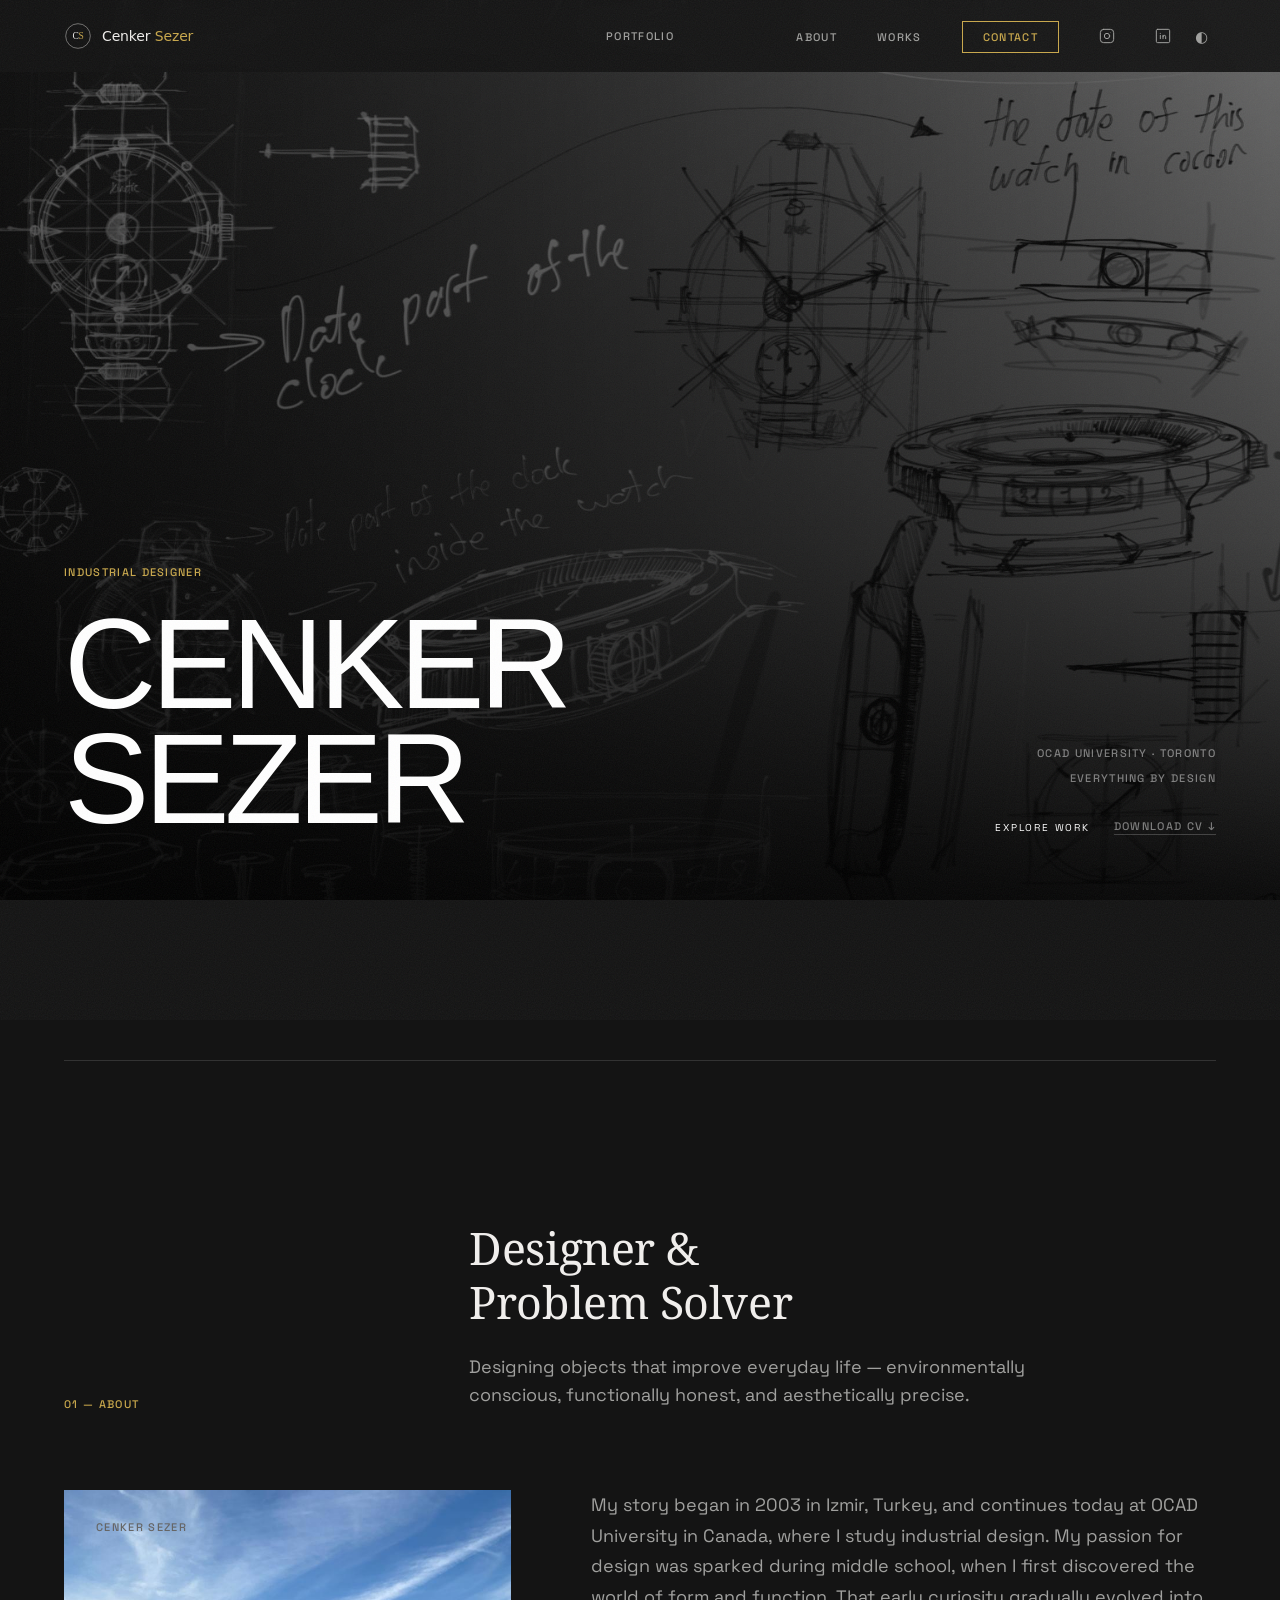
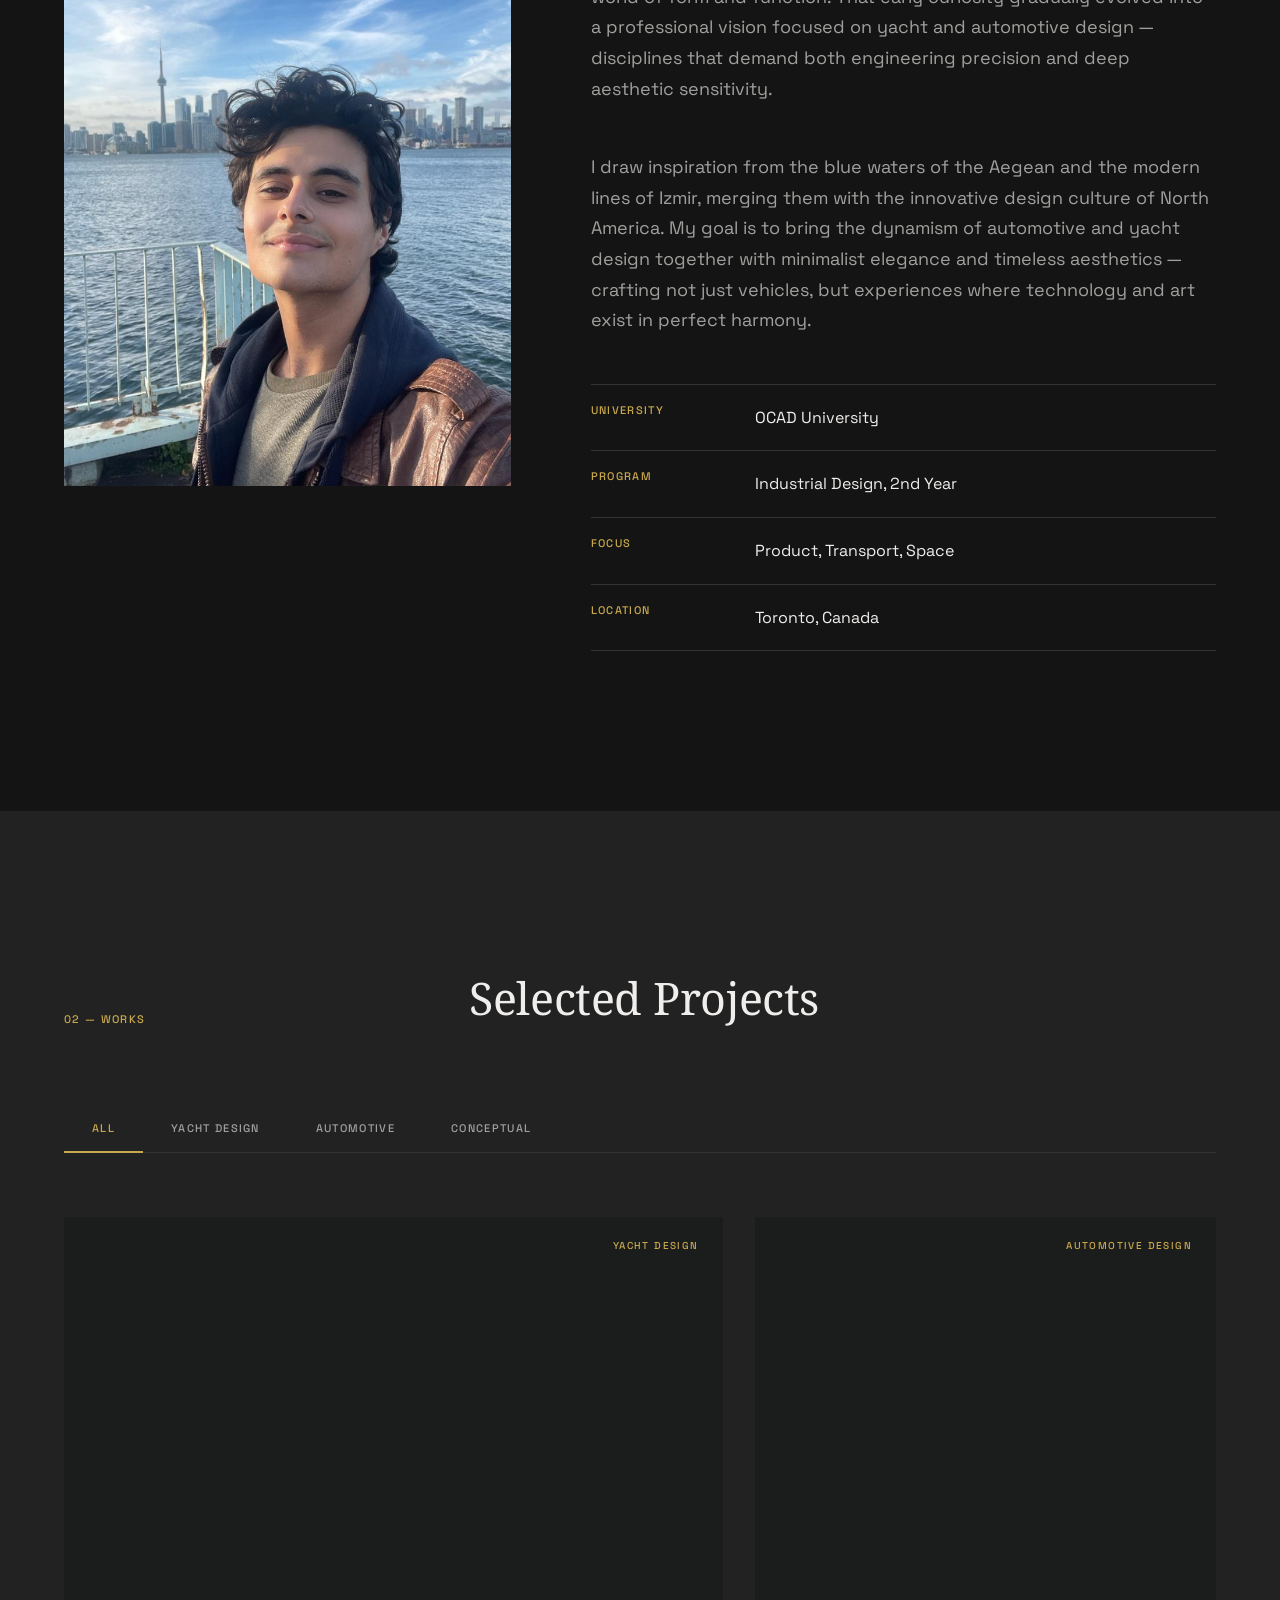
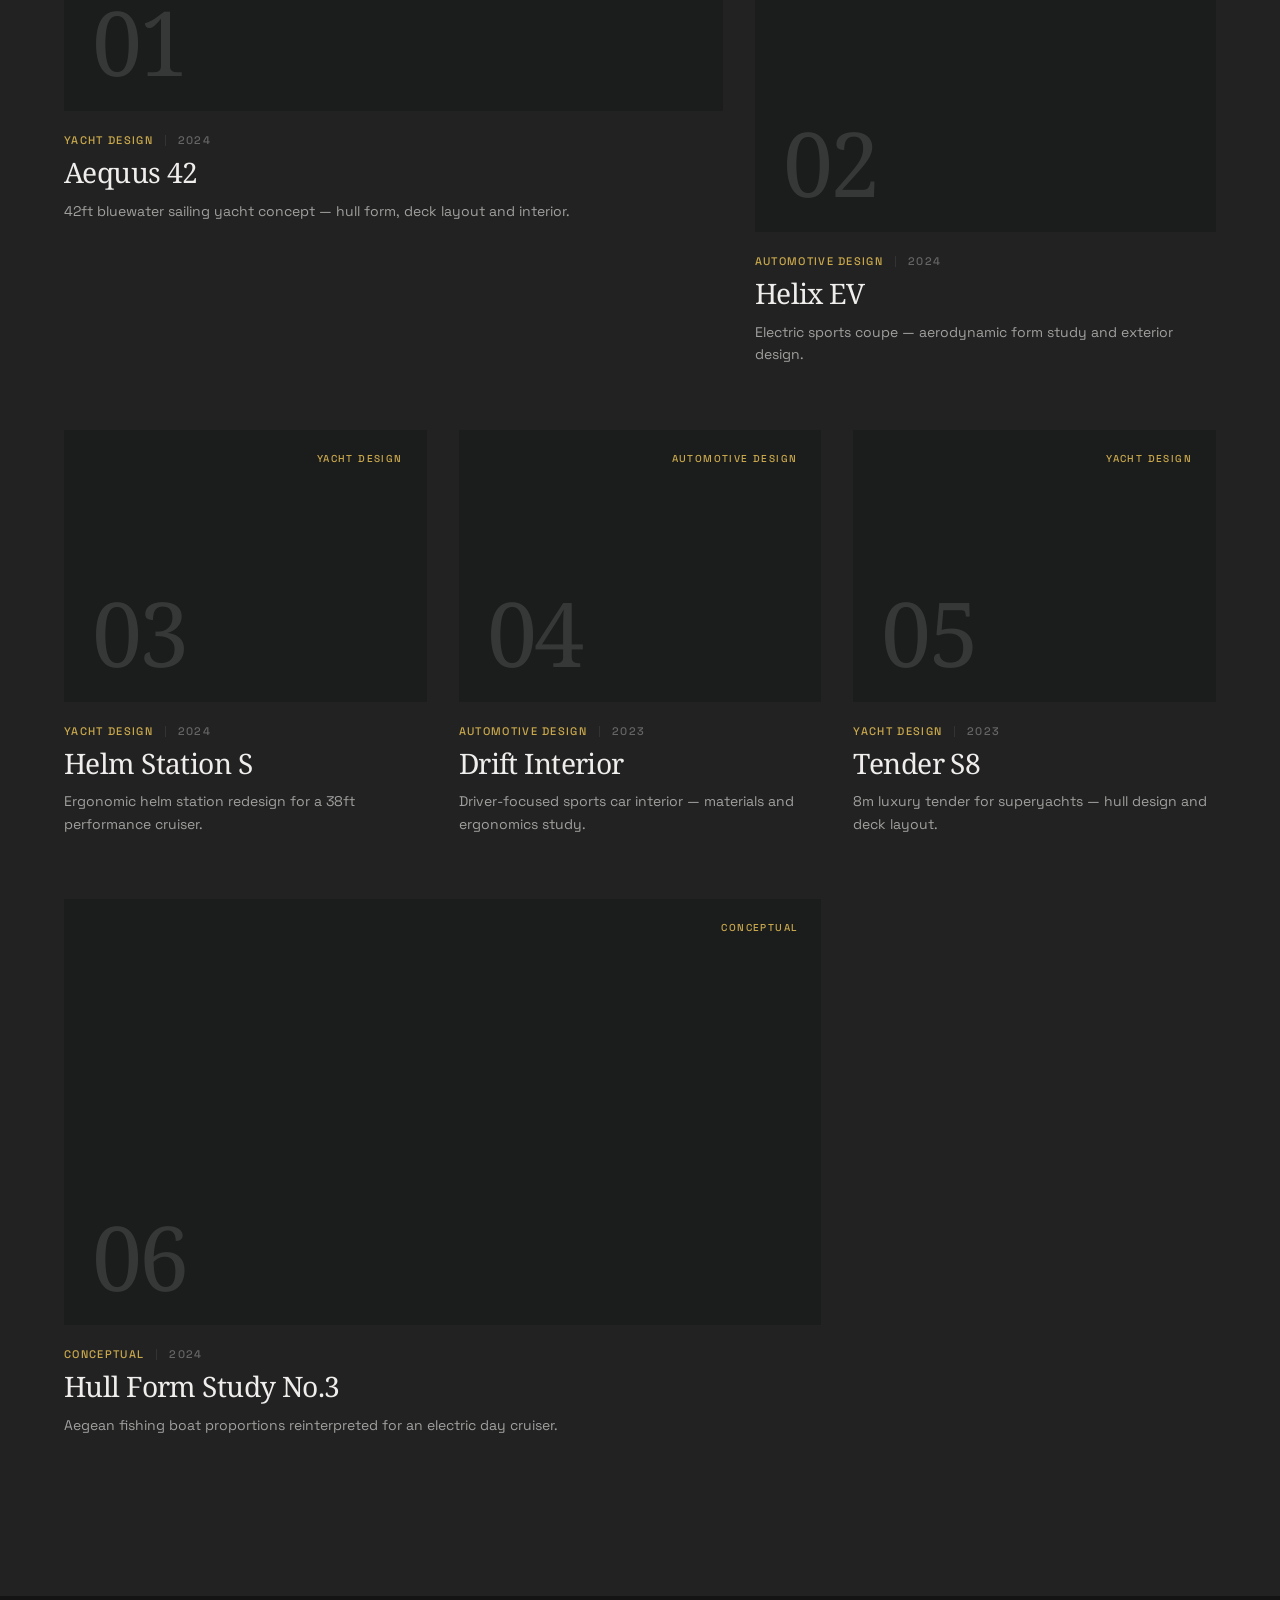
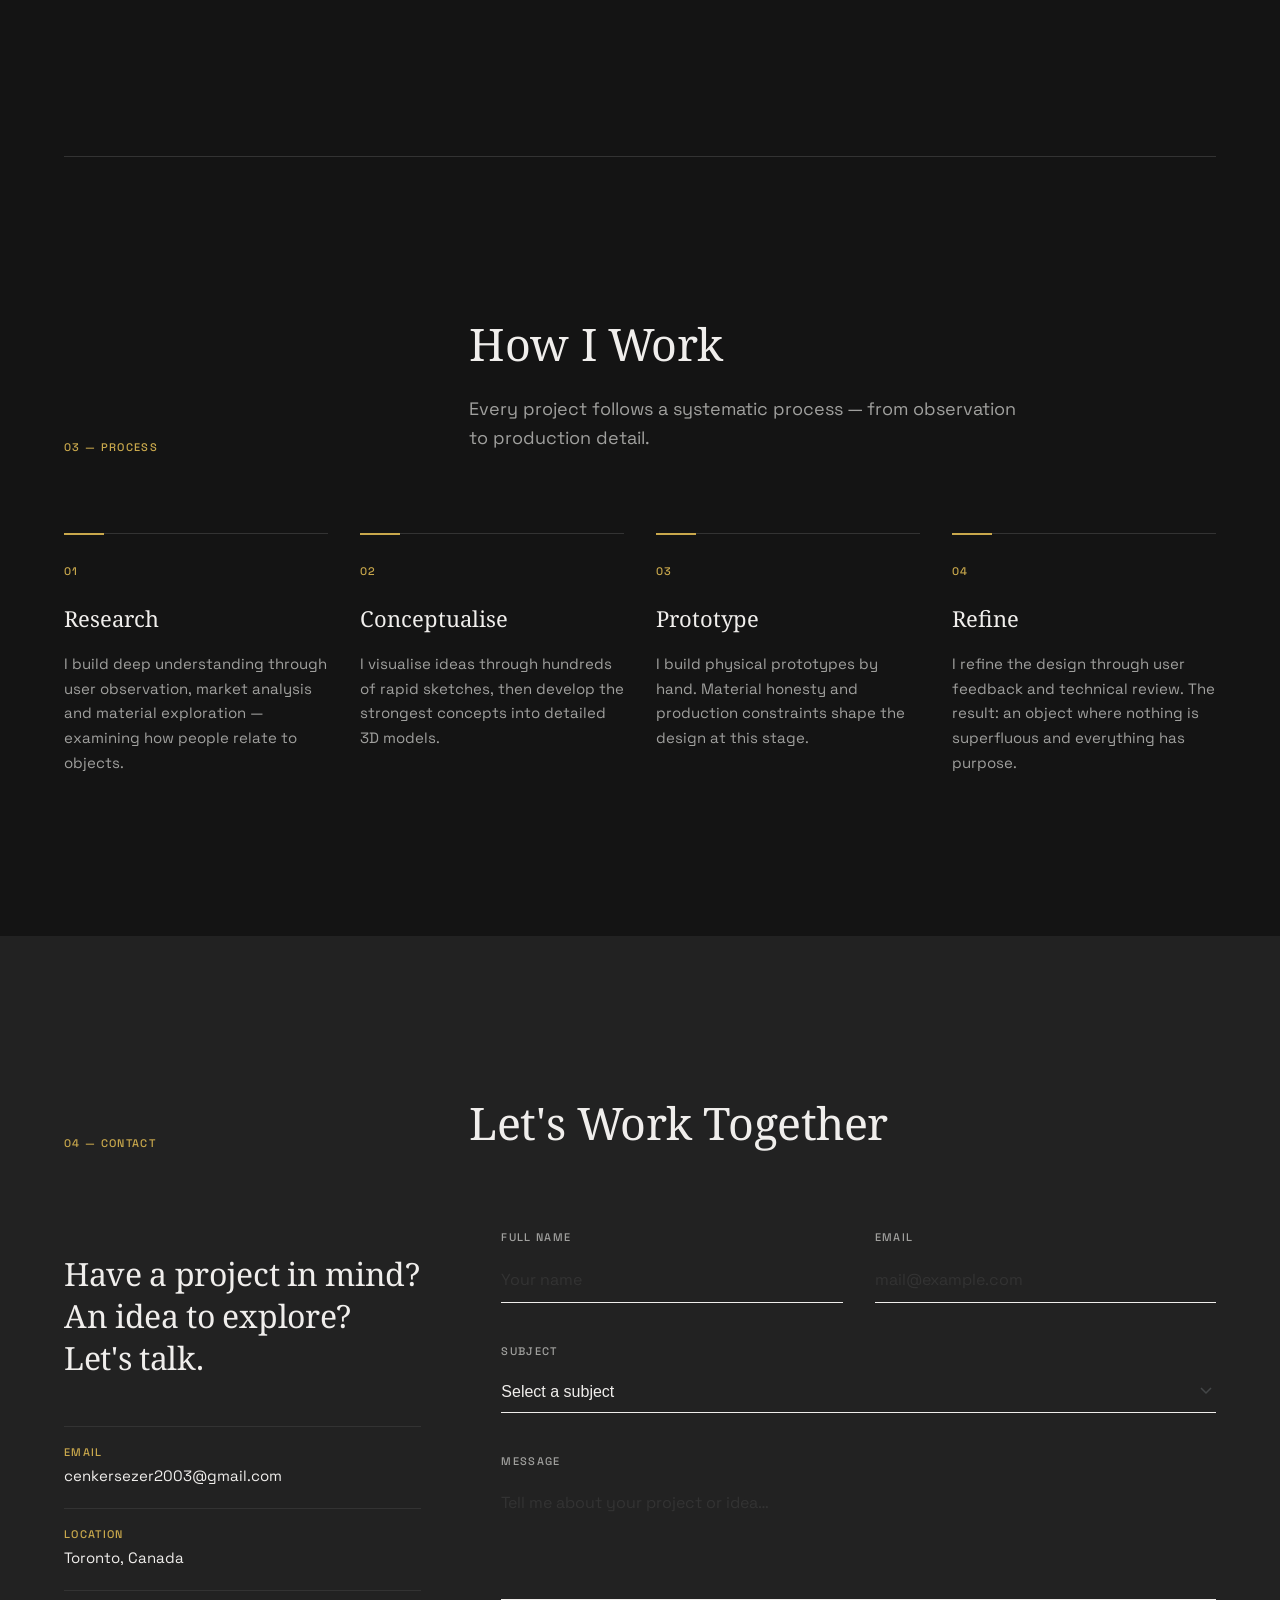
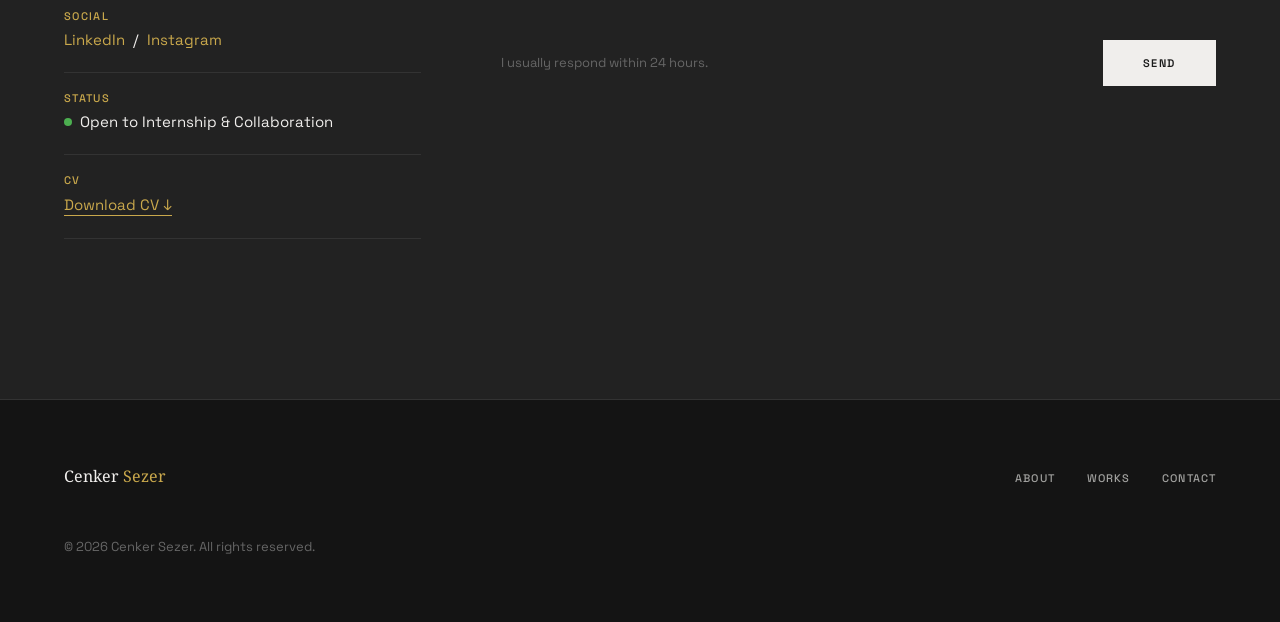
==== index.html @ c9d91c4c "Replace 'Yacht & Automotive Design' with 'Everything by Design' Co-Authored-By: Claude Sonnet 4.6 <n" ====
<!DOCTYPE html>
<html lang="en" data-theme="dark">
<head>
  <meta charset="UTF-8" />
  <meta name="viewport" content="width=device-width, initial-scale=1.0" />
  <title>Cenker Sezer — Industrial Designer | Everything by Design</title>
  <meta name="description" content="Cenker Sezer is an industrial designer at OCAD University, Toronto. Portfolio of conceptual and studio projects spanning product, transportation and beyond." />
  <meta name="author" content="Cenker Sezer" />
  <meta name="robots" content="index, follow" />
  <meta name="google-site-verification" content="D2dhnBlb1MCZHvz9jNrZkV-aJfMDEbDMz3e8PR_0m4k" />
  <link rel="canonical" href="https://cenkersezer.com/" />

  <!-- Open Graph -->
  <meta property="og:type" content="website" />
  <meta property="og:url" content="https://cenkersezer.com/" />
  <meta property="og:title" content="Cenker Sezer — Industrial Designer" />
  <meta property="og:description" content="Portfolio of industrial design projects by Cenker Sezer, OCAD University — everything by design." />
  <meta property="og:image" content="https://cenkersezer.com/images/og-cover.jpg" />
  <meta property="og:locale" content="en_CA" />

  <!-- Twitter Card -->
  <meta name="twitter:card" content="summary_large_image" />
  <meta name="twitter:title" content="Cenker Sezer — Industrial Designer" />
  <meta name="twitter:description" content="Portfolio of industrial design projects by Cenker Sezer, OCAD University — everything by design." />
  <meta name="twitter:image" content="https://cenkersezer.com/images/og-cover.jpg" />

  <!-- Schema.org -->
  <script type="application/ld+json">
  {
    "@context": "https://schema.org",
    "@type": "Person",
    "name": "Cenker Sezer",
    "url": "https://cenkersezer.com",
    "jobTitle": "Industrial Designer",
    "alumniOf": {
      "@type": "CollegeOrUniversity",
      "name": "OCAD University",
      "address": { "@type": "PostalAddress", "addressLocality": "Toronto", "addressCountry": "CA" }
    },
    "knowsAbout": ["Yacht Design", "Automotive Design", "Industrial Design", "Sketching", "Prototyping"],
    "sameAs": [
      "https://www.instagram.com/cenkerszr"
    ]
  }
  </script>

  <link rel="icon" href="logo.svg" type="image/svg+xml">
  <link rel="preconnect" href="https://fonts.googleapis.com" />
  <link rel="preconnect" href="https://fonts.gstatic.com" crossorigin />
  <link href="https://fonts.googleapis.com/css2?family=Cormorant+Garamond:ital,wght@0,300;0,400;1,300;1,400&family=Noto+Serif:ital,wght@0,300;0,400;0,500;1,300;1,400;1,500&family=Space+Grotesk:wght@300;400;500;600;700&display=swap" rel="stylesheet" />
  <style>
    /* ─── DESIGN TOKENS ────────────────────────────────────── */
    :root {
      --surface:              #fbf9f8;
      --surface-dim:          #dbd9d9;
      --surface-low:          #f5f3f3;
      --surface-container:    #efeded;
      --surface-high:         #eae8e7;
      --surface-highest:      #e4e2e2;
      --on-surface:           #1b1c1c;
      --on-surface-variant:   #444748;
      --outline:              #747878;
      --outline-variant:      #c4c7c7;
      --primary:              #000000;
      --on-primary:           #ffffff;
      --secondary:            #755a22;
      --secondary-container:  #fdd893;
      --background:           #fbf9f8;
      --nav-bg:               rgba(245,242,238,0.88);

      --font-serif: 'Noto Serif', Georgia, serif;
      --font-sans:  'Space Grotesk', system-ui, sans-serif;

      --unit: 8px;
      --gutter: 32px;
      --margin: 64px;
      --section-gap: 160px;
      --container: 1440px;
    }
    [data-theme="dark"] {
      --surface:              #1a1a1a;
      --surface-dim:          #111111;
      --surface-low:          #222222;
      --surface-container:    #252525;
      --surface-high:         #2a2a2a;
      --surface-highest:      #303030;
      --on-surface:           #f0eeec;
      --on-surface-variant:   #a0a09e;
      --outline:              #666666;
      --outline-variant:      #333333;
      --primary:              #f0eeec;
      --on-primary:           #1a1a1a;
      --secondary:            #c9a84c;
      --background:           #141414;
      --nav-bg:               rgba(20,20,20,0.92);
    }

    /* ─── RESET ────────────────────────────────────────────── */
    *, *::before, *::after { box-sizing: border-box; margin: 0; padding: 0; }
    html { scroll-behavior: smooth; }
    body {
      font-family: var(--font-sans);
      background: var(--background);
      color: var(--on-surface);
      font-size: 16px;
      transition: opacity 0.25s ease;
      line-height: 1.6;
      -webkit-font-smoothing: antialiased;
    }
    img { display: block; width: 100%; }
    a { color: inherit; text-decoration: none; }
    ul { list-style: none; }
    button, input, textarea { font-family: inherit; }

    /* ─── UTILITY ──────────────────────────────────────────── */
    .label-caps {
      font-family: var(--font-sans);
      font-size: 11px;
      font-weight: 500;
      letter-spacing: 0.12em;
      text-transform: uppercase;
      line-height: 1;
    }
    .serif { font-family: var(--font-serif); }
    .container {
      max-width: var(--container);
      margin-inline: auto;
      padding-inline: var(--margin);
    }
    .hairline { width: 100%; height: 1px; background: var(--outline-variant); }
    .gold-line { width: 100%; height: 1px; background: var(--secondary); opacity: 0.4; }

    /* ─── NAV ──────────────────────────────────────────────── */
    /* scroll progress */
    .scroll-progress {
      position: fixed;
      top: 0; left: 0;
      height: 2px;
      width: 0%;
      background: var(--secondary);
      z-index: 200;
      transition: width 0.08s linear;
    }
    nav {
      position: fixed;
      top: 0; left: 0; right: 0;
      z-index: 100;
      background: var(--nav-bg);
      backdrop-filter: blur(12px);
      -webkit-backdrop-filter: blur(12px);
      transition: background 0.4s;
    }
    /* dark mode toggle */
    .theme-toggle {
      background: none;
      border: none;
      cursor: pointer;
      color: var(--on-surface-variant);
      padding: 4px 8px;
      font-size: 15px;
      transition: color 0.2s;
      line-height: 1;
      margin-left: 16px;
    }
    .theme-toggle:hover { color: var(--secondary); }
    .nav-ig {
      display: flex;
      align-items: center;
      color: var(--on-surface-variant);
      transition: color 0.2s;
    }
    .nav-ig:hover { color: var(--secondary); }
    .nav-inner {
      display: flex;
      align-items: center;
      height: 72px;
      padding-inline: var(--margin);
    }
    .nav-links { margin-left: auto; }
    .nav-logo {
      font-family: -apple-system, BlinkMacSystemFont, system-ui, sans-serif;
      font-size: 14px;
      font-weight: 500;
      letter-spacing: -0.01em;
      color: var(--on-surface);
      display: flex;
      align-items: center;
      gap: 10px;
    }
    .nav-logo span { color: var(--secondary); }
    .nav-logo > span { color: var(--on-surface); }
    .nav-logo-svg { flex-shrink: 0; }
    .nav-tagline {
      position: absolute;
      left: 50%;
      transform: translateX(-50%);
      color: var(--on-surface-variant);
      pointer-events: none;
    }
    .nav-links {
      display: flex;
      gap: 40px;
      align-items: center;
    }
    .nav-links a {
      font-size: 11px;
      font-weight: 500;
      letter-spacing: 0.12em;
      text-transform: uppercase;
      color: var(--on-surface-variant);
      transition: color 0.2s;
    }
    .nav-links a:hover { color: var(--on-surface); }
    .nav-links a.active { color: var(--secondary); }
    .nav-contact-btn {
      border: 1px solid var(--secondary);
      color: var(--secondary) !important;
      padding: 8px 20px;
      transition: background 0.2s, color 0.2s !important;
    }
    .nav-contact-btn:hover {
      background: var(--secondary);
      color: #fff !important;
    }
    .nav-divider {
      position: absolute;
      bottom: 0; left: 0; right: 0;
      height: 1px;
      background: var(--outline-variant);
      opacity: 0;
      transition: opacity 0.3s;
    }
    nav.scrolled .nav-divider { opacity: 1; }

    /* hamburger */
    .nav-toggle {
      display: none;
      flex-direction: column;
      gap: 5px;
      cursor: pointer;
      background: none;
      border: none;
      padding: 4px;
    }
    .nav-toggle span {
      display: block;
      width: 24px;
      height: 1px;
      background: var(--on-surface);
      transition: transform 0.3s, opacity 0.3s;
    }

    /* ─── HERO ─────────────────────────────────────────────── */
    #hero {
      min-height: 100vh;
      position: relative;
      display: flex;
      align-items: flex-end;
      padding: var(--margin);
      padding-top: 72px;
      overflow: hidden;
    }
    .hero-bg {
      position: absolute;
      inset: 0;
      background-image: url('images/hero-sketch.jpg');
      background-size: cover;
      background-position: center;
      filter: grayscale(100%);
      opacity: 0.45;
      transform: scale(1.04);
      transition: transform 8s ease;
    }
    #hero:hover .hero-bg { transform: scale(1); }
    .hero-overlay {
      position: absolute;
      inset: 0;
      background: linear-gradient(to top, rgba(0,0,0,0.92) 0%, rgba(0,0,0,0.5) 40%, rgba(0,0,0,0.15) 100%);
    }
    .hero-content {
      position: relative;
      z-index: 1;
      width: 100%;
      display: flex;
      justify-content: space-between;
      align-items: flex-end;
      gap: 40px;
    }
    .hero-title {
      font-family: -apple-system, BlinkMacSystemFont, 'SF Pro Display', 'Helvetica Neue', Arial, sans-serif;
      font-size: clamp(56px, 10vw, 160px);
      font-weight: 200;
      letter-spacing: -0.04em;
      line-height: 0.9;
      color: #ffffff;
      text-transform: uppercase;
    }
    .hero-eyebrow {
      color: #c9a84c;
      margin-bottom: 28px;
      display: block;
    }
    .hero-right-info {
      text-align: right;
      flex-shrink: 0;
    }
    .hero-meta {
      display: flex;
      flex-direction: column;
      gap: 8px;
      margin-bottom: 32px;
      align-items: flex-end;
    }
    .hero-meta span {
      font-size: 11px;
      font-weight: 500;
      letter-spacing: 0.12em;
      text-transform: uppercase;
      color: rgba(255,255,255,0.45);
    }
    .hero-scroll {
      display: flex;
      align-items: center;
      gap: 16px;
      font-family: var(--font-sans);
      font-size: 10px;
      letter-spacing: 0.18em;
      text-transform: uppercase;
      color: #ffffff;
      transition: gap 0.3s;
    }
    .hero-scroll:hover { gap: 24px; }
    .hero-scroll-line {
      width: 40px;
      height: 1px;
      background: var(--secondary);
      animation: scrollPulse 2s ease-in-out infinite;
    }
    @keyframes scrollPulse {
      0%, 100% { opacity: 0.3; width: 24px; }
      50%       { opacity: 1;   width: 40px; }
    }
    .hero-divider { display: none; }
    .hero-right-label {
      display: none;
      font-size: 10px;
      letter-spacing: 0.16em;
    }
    .hero-actions {
      display: flex;
      gap: 12px;
      flex-wrap: wrap;
      justify-content: center;
    }
    .btn-primary {
      display: inline-block;
      padding: 16px 40px;
      background: var(--primary);
      color: var(--on-primary);
      font-family: var(--font-sans);
      font-size: 11px;
      font-weight: 600;
      letter-spacing: 0.14em;
      text-transform: uppercase;
      border: none;
      cursor: pointer;
      transition: opacity 0.2s;
    }
    .btn-primary:hover { opacity: 0.82; }
    .btn-ghost {
      display: inline-block;
      padding: 15px 40px;
      background: transparent;
      color: var(--secondary);
      font-family: var(--font-sans);
      font-size: 11px;
      font-weight: 500;
      letter-spacing: 0.14em;
      text-transform: uppercase;
      border: 1px solid var(--secondary);
      cursor: pointer;
      transition: background 0.2s;
    }
    .btn-ghost:hover { background: rgba(117,90,34,0.06); }

    /* ─── SCROLL INDICATOR ─────────────────────────────────── */
    .scroll-indicator {
      position: absolute;
      bottom: 40px;
      left: var(--margin);
      display: flex;
      align-items: center;
      gap: 12px;
      color: var(--outline);
    }
    .scroll-indicator .line {
      width: 40px;
      height: 1px;
      background: var(--secondary);
      transform-origin: left;
      animation: scrollLine 2s ease-in-out infinite;
    }
    @keyframes scrollLine {
      0%   { transform: scaleX(0); opacity: 0; }
      40%  { transform: scaleX(1); opacity: 1; }
      80%  { transform: scaleX(1); opacity: 1; }
      100% { transform: scaleX(0); opacity: 0; }
    }

    /* ─── SECTION HEADERS ──────────────────────────────────── */
    .section-header {
      display: grid;
      grid-template-columns: 1fr 2fr;
      gap: var(--gutter);
      align-items: end;
      margin-bottom: 80px;
    }
    .section-number {
      color: var(--secondary);
    }
    .section-title {
      font-family: var(--font-serif);
      font-size: clamp(32px, 3.5vw, 48px);
      font-weight: 400;
      line-height: 1.2;
      letter-spacing: -0.01em;
    }
    .section-lead {
      font-size: 18px;
      color: var(--on-surface-variant);
      line-height: 1.6;
      max-width: 560px;
      margin-top: 24px;
    }

    /* ─── ABOUT ────────────────────────────────────────────── */
    #about {
      padding-block: var(--section-gap);
    }
    .about-grid {
      display: grid;
      grid-template-columns: 5fr 7fr;
      gap: 80px;
      align-items: start;
    }
    .about-portrait {
      aspect-ratio: 3/4;
      background: var(--surface-high);
      position: relative;
      overflow: hidden;
    }
    .about-portrait-placeholder {
      position: absolute;
      inset: 0;
      display: flex;
      align-items: center;
      justify-content: center;
      flex-direction: column;
      gap: 16px;
    }
    .about-portrait-placeholder .monogram {
      font-family: var(--font-serif);
      font-size: 80px;
      font-weight: 300;
      color: var(--surface-dim);
      line-height: 1;
    }
    .portrait-label {
      position: absolute;
      top: var(--gutter);
      left: var(--gutter);
    }
    .about-content {}
    .about-bio {
      font-size: 18px;
      line-height: 1.7;
      color: var(--on-surface-variant);
      margin-bottom: 48px;
    }
    .about-bio strong {
      color: var(--on-surface);
      font-weight: 500;
    }
    .spec-list {
      display: grid;
      gap: 0;
    }
    .spec-item {
      display: grid;
      grid-template-columns: 140px 1fr;
      gap: 24px;
      padding-block: 20px;
      border-bottom: 1px solid var(--outline-variant);
    }
    .spec-item:first-child { border-top: 1px solid var(--outline-variant); }
    .spec-key {
      color: var(--secondary);
    }
    .spec-value {
      font-size: 16px;
      color: var(--on-surface);
    }
    .skills-grid {
      display: flex;
      flex-wrap: wrap;
      gap: 8px;
      margin-top: 40px;
    }
    .chip {
      display: inline-block;
      padding: 8px 14px;
      border: 1px solid var(--outline-variant);
      font-size: 11px;
      font-weight: 500;
      letter-spacing: 0.1em;
      text-transform: uppercase;
      color: var(--on-surface-variant);
      transition: border-color 0.2s, color 0.2s;
    }
    .chip:hover {
      border-color: var(--secondary);
      color: var(--secondary);
    }

    /* ─── PORTFOLIO ────────────────────────────────────────── */
    #portfolio {
      padding-block: var(--section-gap);
      background: var(--surface-low);
    }
    .portfolio-filters {
      display: flex;
      gap: 0;
      margin-bottom: 64px;
      border-bottom: 1px solid var(--outline-variant);
    }
    .filter-btn {
      padding: 16px 28px;
      background: none;
      border: none;
      border-bottom: 2px solid transparent;
      margin-bottom: -1px;
      font-size: 11px;
      font-weight: 500;
      letter-spacing: 0.12em;
      text-transform: uppercase;
      color: var(--on-surface-variant);
      cursor: pointer;
      transition: color 0.2s, border-color 0.2s;
    }
    .filter-btn:hover { color: var(--on-surface); }
    .filter-btn.active {
      color: var(--secondary);
      border-bottom-color: var(--secondary);
    }

    .portfolio-grid {
      display: grid;
      grid-template-columns: repeat(12, 1fr);
      gap: var(--gutter);
      row-gap: 64px;
    }
    .project-card {
      cursor: pointer;
      transition: opacity 0.3s;
    }
    .project-card.hidden { display: none; }
    .project-card:hover { opacity: 1; }
    .project-card:hover .project-img { transform: scale(1.02); }
    .project-img::after {
      content: '';
      position: absolute;
      inset: 0;
      background: var(--secondary);
      opacity: 0;
      transition: opacity 0.4s ease;
      pointer-events: none;
    }
    .project-card:hover .project-img::after { opacity: 0.10; }

    .project-card--lg { grid-column: span 7; }
    .project-card--md { grid-column: span 5; }
    .project-card--sm { grid-column: span 4; }
    .project-card--wide { grid-column: span 8; }

    .project-img-wrap {
      overflow: hidden;
      margin-bottom: 24px;
    }
    .project-img {
      aspect-ratio: 4/3;
      background: #1b1c1c;
      transition: transform 0.5s cubic-bezier(0.25, 0.46, 0.45, 0.94);
      display: flex;
      align-items: center;
      justify-content: center;
      position: relative;
      overflow: hidden;
    }
    .project-img.tall { aspect-ratio: 3/4; }
    .project-img-placeholder {
      position: absolute;
      inset: 0;
      display: flex;
      align-items: flex-end;
      justify-content: flex-start;
      padding: 24px 28px;
    }
    .project-img-number {
      font-family: var(--font-serif);
      font-size: clamp(56px, 7vw, 96px);
      font-weight: 400;
      color: rgba(255,255,255,0.12);
      line-height: 1;
      user-select: none;
      letter-spacing: -0.03em;
    }
    .project-img-category {
      position: absolute;
      top: 24px;
      right: 24px;
      font-family: var(--font-sans);
      font-size: 10px;
      font-weight: 500;
      letter-spacing: 0.14em;
      text-transform: uppercase;
      color: var(--secondary);
    }

    .project-meta { margin-bottom: 10px; display: flex; align-items: center; gap: 12px; }
    .project-meta .cat { color: var(--secondary); }
    .project-meta .year { color: var(--outline); padding-left: 12px; border-left: 1px solid var(--outline-variant); }
    .project-title {
      font-family: var(--font-serif);
      font-size: clamp(22px, 2.2vw, 32px);
      font-weight: 400;
      line-height: 1.2;
      letter-spacing: -0.02em;
      margin-bottom: 10px;
    }
    .project-desc {
      font-size: 14px;
      color: var(--on-surface-variant);
      line-height: 1.6;
    }

    /* ─── PROCESS ──────────────────────────────────────────── */
    #process {
      padding-block: var(--section-gap);
    }
    .process-steps {
      display: grid;
      grid-template-columns: repeat(4, 1fr);
      gap: var(--gutter);
      margin-top: 80px;
    }
    .process-step {
      padding-top: 32px;
      border-top: 1px solid var(--outline-variant);
      position: relative;
    }
    .process-step::before {
      content: '';
      position: absolute;
      top: -1px; left: 0;
      width: 40px; height: 2px;
      background: var(--secondary);
    }
    .step-num {
      color: var(--secondary);
      margin-bottom: 24px;
    }
    .step-title {
      font-family: var(--font-serif);
      font-size: 22px;
      font-weight: 400;
      margin-bottom: 16px;
    }
    .step-desc {
      font-size: 15px;
      color: var(--on-surface-variant);
      line-height: 1.65;
    }

    /* ─── CONTACT ──────────────────────────────────────────── */
    #contact {
      padding-block: var(--section-gap);
      background: var(--surface-low);
    }
    .contact-grid {
      display: grid;
      grid-template-columns: 4fr 8fr;
      gap: 80px;
      align-items: start;
    }
    .contact-info {}
    .contact-tagline {
      font-family: var(--font-serif);
      font-size: clamp(24px, 2.5vw, 36px);
      font-weight: 400;
      line-height: 1.3;
      letter-spacing: -0.01em;
      margin-top: 24px;
      margin-bottom: 48px;
      color: var(--on-surface);
    }
    .contact-details {
      display: flex;
      flex-direction: column;
      gap: 0;
    }
    .contact-detail-item {
      padding-block: 20px;
      border-bottom: 1px solid var(--outline-variant);
    }
    .contact-detail-item:first-child { border-top: 1px solid var(--outline-variant); }
    .detail-label { color: var(--secondary); margin-bottom: 6px; }
    .detail-value { font-size: 15px; color: var(--on-surface); }

    /* form */
    .contact-form {
      display: flex;
      flex-direction: column;
      gap: 40px;
    }
    .form-row {
      display: grid;
      grid-template-columns: 1fr 1fr;
      gap: 32px;
    }
    .form-field {
      display: flex;
      flex-direction: column;
      gap: 10px;
    }
    .form-field label {
      font-size: 11px;
      font-weight: 500;
      letter-spacing: 0.12em;
      text-transform: uppercase;
      color: var(--on-surface-variant);
    }
    .form-field input,
    .form-field textarea,
    .form-field select {
      background: transparent;
      border: none;
      border-bottom: 1px solid var(--on-surface);
      padding: 12px 0;
      font-size: 16px;
      color: var(--on-surface);
      outline: none;
      transition: border-color 0.2s;
      width: 100%;
      -webkit-appearance: none;
      appearance: none;
    }
    .form-field select {
      cursor: pointer;
      background-image: url("data:image/svg+xml,%3Csvg xmlns='http://www.w3.org/2000/svg' width='12' height='8' fill='none'%3E%3Cpath d='M1 1l5 5 5-5' stroke='%23444748' stroke-width='1.5'/%3E%3C/svg%3E");
      background-repeat: no-repeat;
      background-position: right 4px center;
      padding-right: 24px;
    }
    .form-field select option { background: var(--surface); color: var(--on-surface); }
    .form-field input:focus,
    .form-field textarea:focus,
    .form-field select:focus {
      border-bottom-color: var(--secondary);
    }
    .form-field textarea {
      resize: none;
      min-height: 120px;
    }
    .form-field input::placeholder,
    .form-field textarea::placeholder {
      color: var(--outline-variant);
    }
    .form-footer {
      display: flex;
      align-items: center;
      justify-content: space-between;
      flex-wrap: wrap;
      gap: 16px;
    }
    .form-note {
      font-size: 13px;
      color: var(--outline);
    }
    .form-success {
      display: none;
      padding: 24px;
      border: 1px solid var(--secondary);
      background: rgba(117, 90, 34, 0.04);
    }
    .form-success p { font-size: 15px; color: var(--on-surface-variant); }
    .form-success strong { color: var(--secondary); }

    /* ─── FOOTER ───────────────────────────────────────────── */
    footer {
      padding-block: 64px;
      border-top: 1px solid var(--outline-variant);
    }
    .footer-inner {
      display: flex;
      align-items: center;
      justify-content: space-between;
      flex-wrap: wrap;
      gap: 24px;
    }
    .footer-logo {
      font-family: var(--font-serif);
      font-size: 16px;
    }
    .footer-logo span { color: var(--secondary); }
    .footer-links {
      display: flex;
      gap: 32px;
    }
    .footer-links a {
      font-size: 11px;
      font-weight: 500;
      letter-spacing: 0.1em;
      text-transform: uppercase;
      color: var(--on-surface-variant);
      transition: color 0.2s;
    }
    .footer-links a:hover { color: var(--secondary); }
    .footer-copy {
      font-size: 13px;
      color: var(--outline);
      width: 100%;
      margin-top: 24px;
    }

    /* ─── MODAL ─────────────────────────────────────────────── */
    .modal-overlay {
      display: none;
      position: fixed;
      inset: 0;
      z-index: 200;
      background: rgba(27, 28, 28, 0.85);
      backdrop-filter: blur(4px);
      align-items: center;
      justify-content: center;
      padding: var(--gutter);
    }
    .modal-overlay.open { display: flex; }
    .modal {
      background: var(--surface);
      max-width: 800px;
      width: 100%;
      max-height: 90vh;
      overflow-y: auto;
    }
    .modal-header {
      padding: var(--margin) var(--margin) 40px;
      border-bottom: 1px solid var(--outline-variant);
    }
    .modal-close {
      position: absolute;
      top: 24px; right: 24px;
      background: none;
      border: none;
      cursor: pointer;
      font-size: 24px;
      color: var(--on-surface-variant);
      line-height: 1;
    }
    .modal-body { padding: var(--margin); }
    .modal-img {
      aspect-ratio: 16/9;
      background: var(--surface-high);
      margin-bottom: 40px;
      display: flex;
      align-items: center;
      justify-content: center;
      overflow: hidden;
    }
    .modal-img-num {
      font-family: var(--font-serif);
      font-size: 120px;
      font-weight: 300;
      color: var(--surface-dim);
      line-height: 1;
    }
    .modal-specs { margin-top: 32px; }

    /* ─── ANIMATIONS ────────────────────────────────────────── */
    [data-reveal] {
      opacity: 0;
      transform: translateY(24px);
      transition: opacity 0.7s cubic-bezier(0.25,0.46,0.45,0.94),
                  transform 0.7s cubic-bezier(0.25,0.46,0.45,0.94);
    }
    [data-reveal].revealed {
      opacity: 1;
      transform: none;
    }
    [data-reveal-delay="1"] { transition-delay: 0.1s; }
    [data-reveal-delay="2"] { transition-delay: 0.2s; }
    [data-reveal-delay="3"] { transition-delay: 0.3s; }
    [data-reveal-delay="4"] { transition-delay: 0.4s; }

    /* ─── RESPONSIVE ────────────────────────────────────────── */
    @media (max-width: 1024px) {
      :root {
        --margin: 40px;
        --section-gap: 120px;
      }
      .project-card--lg { grid-column: span 12; }
      .project-card--md { grid-column: span 12; }
      .project-card--sm { grid-column: span 6; }
      .project-card--wide { grid-column: span 12; }
      .process-steps { grid-template-columns: repeat(2, 1fr); }
    }
    @media (max-width: 768px) {
      :root {
        --margin: 24px;
        --gutter: 16px;
        --section-gap: 96px;
      }
      #hero { padding: 24px; padding-bottom: 48px; }
      .hero-content { flex-direction: column; align-items: flex-start; gap: 20px; }
      .hero-right-info { text-align: left; }
      .hero-meta { align-items: flex-start; margin-bottom: 20px; }
      .hero-title { font-size: clamp(48px, 13vw, 80px); letter-spacing: -0.03em; }
      .hero-eyebrow { margin-bottom: 16px; }
      .about-grid { grid-template-columns: 1fr; gap: 48px; }
      .about-portrait { max-width: 320px; }
      .project-card--sm { grid-column: span 12; }
      .process-steps { grid-template-columns: 1fr; }
      .contact-grid { grid-template-columns: 1fr; gap: 48px; }
      .form-row { grid-template-columns: 1fr; }
      .section-header { grid-template-columns: 1fr; }
      .nav-links { display: none; position: fixed; top: 72px; left: 0; right: 0; background: var(--surface); flex-direction: column; padding: 32px var(--margin); gap: 24px; border-bottom: 1px solid var(--outline-variant); }
      .nav-links.open { display: flex; }
      .nav-toggle { display: flex; margin-left: auto; }
      .nav-tagline { display: none; }
      .portfolio-filters {
        overflow-x: auto;
        -webkit-overflow-scrolling: touch;
        flex-wrap: nowrap;
        scrollbar-width: none;
        margin-inline: calc(-1 * var(--margin));
        padding-inline: var(--margin);
      }
      .portfolio-filters::-webkit-scrollbar { display: none; }
      .filter-btn { white-space: nowrap; padding: 14px 20px; flex-shrink: 0; }
      .footer-inner { flex-direction: column; align-items: flex-start; }
    }
    /* BACK TO TOP */
    .back-to-top {
      position: fixed;
      bottom: 40px;
      right: 40px;
      width: 44px;
      height: 44px;
      background: var(--on-surface);
      color: var(--background);
      border: none;
      cursor: pointer;
      display: flex;
      align-items: center;
      justify-content: center;
      opacity: 0;
      pointer-events: none;
      transition: opacity 0.3s, transform 0.3s;
      transform: translateY(12px);
      z-index: 100;
    }
    .back-to-top.visible {
      opacity: 1;
      pointer-events: auto;
      transform: translateY(0);
    }
    .back-to-top:hover { opacity: 0.75; }

    /* ─── MAGNETIC ────────────────────────────────────────────── */
    .btn-magnetic {
      transition: transform 0.4s cubic-bezier(0.25,0.46,0.45,0.94), opacity 0.2s;
      display: inline-block;
    }

    /* ─── GRAIN ─────────────────────────────────────────────── */
    .grain {
      position: fixed;
      inset: -120px;
      width: calc(100% + 240px);
      height: calc(100% + 240px);
      pointer-events: none;
      z-index: 9998;
      opacity: 0.055;
      will-change: transform;
      background-image: url("data:image/svg+xml,%3Csvg xmlns='http://www.w3.org/2000/svg' width='220' height='220'%3E%3Cfilter id='n'%3E%3CfeTurbulence type='fractalNoise' baseFrequency='0.85' numOctaves='4' stitchTiles='stitch'/%3E%3C/filter%3E%3Crect width='220' height='220' filter='url(%23n)'/%3E%3C/svg%3E");
      background-repeat: repeat;
      animation: grainShift 0.4s steps(1) infinite;
    }
    @keyframes grainShift {
      0%   { transform: translate(  0px,   0px); }
      20%  { transform: translate(-55px, -40px); }
      40%  { transform: translate( 45px, -70px); }
      60%  { transform: translate(-70px,  25px); }
      80%  { transform: translate( 30px,  55px); }
      100% { transform: translate(-35px, -55px); }
    }

  </style>
</head>
<body>

  <div class="grain" aria-hidden="true"></div>

  <div class="scroll-progress" id="scrollProgress"></div>

  <!-- ═══════════════════════ NAV ═══════════════════════════ -->
  <nav id="nav">
    <div class="nav-inner">
      <a href="#hero" class="nav-logo">
        <svg class="nav-logo-svg" width="28" height="28" viewBox="0 0 100 100" fill="none" xmlns="http://www.w3.org/2000/svg">
          <circle cx="50" cy="50" r="44" stroke="currentColor" stroke-width="1.5"/>
          <text x="50" y="62" font-family="Georgia, serif" font-size="34" font-weight="400" text-anchor="middle" letter-spacing="-1">
            <tspan fill="currentColor">C</tspan><tspan fill="#c9a84c">S</tspan>
          </text>
        </svg>
        <span>Cenker <span>Sezer</span></span>
      </a>
      <span class="nav-tagline label-caps">Portfolio</span>
      <ul class="nav-links" id="navLinks">
        <li><a href="about.html" class="label-caps">About</a></li>
        <li><a href="#portfolio" class="label-caps">Works</a></li>
        <li><a href="#contact" class="label-caps nav-contact-btn">Contact</a></li>
        <li>
          <a href="https://www.instagram.com/cenkerszr" target="_blank" aria-label="Instagram" class="nav-ig">
            <svg width="16" height="16" viewBox="0 0 24 24" fill="none" stroke="currentColor" stroke-width="1.5" stroke-linecap="round" stroke-linejoin="round">
              <rect x="2" y="2" width="20" height="20" rx="5" ry="5"/>
              <circle cx="12" cy="12" r="4"/>
              <circle cx="17.5" cy="6.5" r="0.5" fill="currentColor" stroke="none"/>
            </svg>
          </a>
        </li>
        <li>
          <a href="#" target="_blank" aria-label="LinkedIn" class="nav-ig">
            <svg width="16" height="16" viewBox="0 0 24 24" fill="none" stroke="currentColor" stroke-width="1.5" stroke-linecap="round" stroke-linejoin="round">
              <rect x="2" y="2" width="20" height="20" rx="2"/>
              <line x1="8" y1="11" x2="8" y2="16"/>
              <line x1="8" y1="8" x2="8" y2="8.01"/>
              <line x1="12" y1="16" x2="12" y2="11"/>
              <path d="M16 16v-3a2 2 0 0 0-4 0"/>
            </svg>
          </a>
        </li>
      </ul>
      <button class="theme-toggle" id="themeToggle" aria-label="Toggle dark mode">◐</button>
      <button class="nav-toggle" id="navToggle" aria-label="Open menu">
        <span></span><span></span><span></span>
      </button>
    </div>
    <div class="nav-divider"></div>
  </nav>

  <!-- ═══════════════════════ HERO ══════════════════════════ -->
  <section id="hero">
    <div class="hero-bg"></div>
    <div class="hero-overlay"></div>
    <div class="hero-content">
      <div>
        <span class="label-caps hero-eyebrow">Industrial Designer</span>
        <h1 class="hero-title">Cenker<br>Sezer</h1>
      </div>
      <div class="hero-right-info">
        <div class="hero-meta">
          <span>OCAD University · Toronto</span>
          <span>Everything by Design</span>
        </div>
        <div style="display:flex; gap:24px; align-items:center; flex-wrap:wrap; justify-content:flex-end;">
          <a href="#portfolio" class="hero-scroll btn-magnetic">
            <span class="hero-scroll-line"></span>
            <span>Explore Work</span>
          </a>
          <a href="cv.pdf" download class="label-caps" style="color:rgba(255,255,255,0.45); border-bottom:1px solid rgba(255,255,255,0.2); padding-bottom:2px; transition:color 0.2s, border-color 0.2s;" onmouseover="this.style.color='#c9a84c';this.style.borderColor='#c9a84c'" onmouseout="this.style.color='rgba(255,255,255,0.45)';this.style.borderColor='rgba(255,255,255,0.2)'">Download CV ↓</a>
        </div>
      </div>
    </div>
  </section>

  <!-- ═══════════════════════ ABOUT ═════════════════════════ -->
  <section id="about">
    <div class="container">
      <div class="hairline" style="margin-bottom: var(--section-gap);"></div>

      <div class="section-header" data-reveal>
        <p class="label-caps section-number" style="color: var(--secondary);">01 — About</p>
        <div>
          <h2 class="section-title">Designer &amp;<br/>Problem Solver</h2>
          <p class="section-lead">Designing objects that improve everyday life — environmentally conscious, functionally honest, and aesthetically precise.</p>
        </div>
      </div>

      <div class="about-grid">
        <div data-reveal data-reveal-delay="1">
          <div class="about-portrait">
            <div class="about-portrait-placeholder">
              <img src="images/profile.jpg" alt="Cenker Sezer" style="width:100%;height:100%;object-fit:cover;object-position:center top;">
            </div>
            <span class="label-caps portrait-label" style="color: var(--outline);">Cenker Sezer</span>
          </div>
        </div>
        <div data-reveal data-reveal-delay="2">
          <p class="about-bio">
            My story began in 2003 in Izmir, Turkey, and continues today at OCAD University in Canada, where I study industrial design. My passion for design was sparked during middle school, when I first discovered the world of form and function. That early curiosity gradually evolved into a professional vision focused on yacht and automotive design — disciplines that demand both engineering precision and deep aesthetic sensitivity.
          </p>
          <p class="about-bio" style="margin-top: 24px;">
            I draw inspiration from the blue waters of the Aegean and the modern lines of Izmir, merging them with the innovative design culture of North America. My goal is to bring the dynamism of automotive and yacht design together with minimalist elegance and timeless aesthetics — crafting not just vehicles, but experiences where technology and art exist in perfect harmony.
          </p>

          <div class="spec-list" style="margin-top: 48px;">
            <div class="spec-item">
              <span class="label-caps spec-key">University</span>
              <span class="spec-value">OCAD University</span>
            </div>
            <div class="spec-item">
              <span class="label-caps spec-key">Program</span>
              <span class="spec-value">Industrial Design, 2nd Year</span>
            </div>
            <div class="spec-item">
              <span class="label-caps spec-key">Focus</span>
              <span class="spec-value">Product, Transport, Space</span>
            </div>
            <div class="spec-item">
              <span class="label-caps spec-key">Location</span>
              <span class="spec-value">Toronto, Canada</span>
            </div>
          </div>

        </div>
      </div>
    </div>
  </section>

  <!-- ═══════════════════════ PORTFOLIO ═════════════════════ -->
  <section id="portfolio">
    <div class="container">
      <div class="section-header" data-reveal>
        <p class="label-caps section-number" style="color: var(--secondary);">02 — Works</p>
        <div>
          <h2 class="section-title">Selected Projects</h2>
        </div>
      </div>

      <div class="portfolio-filters" data-reveal>
        <button class="filter-btn active" data-filter="all">All</button>
        <button class="filter-btn" data-filter="yacht">Yacht Design</button>
        <button class="filter-btn" data-filter="auto">Automotive</button>
        <button class="filter-btn" data-filter="concept">Conceptual</button>
      </div>

      <div class="portfolio-grid">

        <!-- Project 1 — large -->
        <div class="project-card project-card--lg" data-category="yacht" data-reveal
             data-project='{"id":1,"title":"Aequus 42","cat":"Yacht Design","year":"2024","desc":"A 42-foot bluewater sailing yacht concept focused on long-range passage making. The hull form prioritises stability and efficiency, while the deck layout creates an uncluttered, safe working environment.","material":"Carbon Fibre, Teak Deck, Anodised Aluminium","dimensions":"LOA 12.8 m · Beam 4.1 m · Draft 2.1 m","weight":"7,400 kg"}'>
          <div class="project-img-wrap">
            <div class="project-img">
              <div class="project-img-placeholder">
                <span class="project-img-number">01</span>
              </div>
              <span class="project-img-category label-caps">Yacht Design</span>
            </div>
          </div>
          <div class="project-meta">
            <span class="label-caps cat">Yacht Design</span>
            <span class="label-caps year">2024</span>
          </div>
          <h3 class="project-title">Aequus 42</h3>
          <p class="project-desc">42ft bluewater sailing yacht concept — hull form, deck layout and interior.</p>
        </div>

        <!-- Project 2 — medium -->
        <div class="project-card project-card--md" data-category="auto" data-reveal data-reveal-delay="1"
             data-project='{"id":2,"title":"Helix EV","cat":"Automotive Design","year":"2024","desc":"An electric sports coupe concept exploring the tension between aerodynamic necessity and sculptural form. The body language is taut and restrained, using light and shadow as primary design tools.","material":"Composite Body, Recycled Aluminium Frame","dimensions":"L 4,320 × W 1,890 × H 1,240 mm","weight":"1,620 kg"}'>
          <div class="project-img-wrap">
            <div class="project-img tall">
              <div class="project-img-placeholder">
                <span class="project-img-number">02</span>
              </div>
              <span class="project-img-category label-caps">Automotive Design</span>
            </div>
          </div>
          <div class="project-meta">
            <span class="label-caps cat">Automotive Design</span>
            <span class="label-caps year">2024</span>
          </div>
          <h3 class="project-title">Helix EV</h3>
          <p class="project-desc">Electric sports coupe — aerodynamic form study and exterior design.</p>
        </div>

        <!-- Project 3 -->
        <div class="project-card project-card--sm" data-category="yacht" data-reveal
             data-project='{"id":3,"title":"Helm Station S","cat":"Yacht Design","year":"2024","desc":"A ergonomic redesign of the helm station for a 38ft performance cruiser. The goal was to centralise all navigation controls within natural reach, reducing cognitive load during passages.","material":"Marine-grade Aluminium, Carbon Fibre, Leather","dimensions":"W 1,200 × D 680 × H 1,100 mm","weight":"42 kg"}'>
          <div class="project-img-wrap">
            <div class="project-img">
              <div class="project-img-placeholder">
                <span class="project-img-number">03</span>
              </div>
              <span class="project-img-category label-caps">Yacht Design</span>
            </div>
          </div>
          <div class="project-meta">
            <span class="label-caps cat">Yacht Design</span>
            <span class="label-caps year">2024</span>
          </div>
          <h3 class="project-title">Helm Station S</h3>
          <p class="project-desc">Ergonomic helm station redesign for a 38ft performance cruiser.</p>
        </div>

        <!-- Project 4 -->
        <div class="project-card project-card--sm" data-category="auto" data-reveal data-reveal-delay="1"
             data-project='{"id":4,"title":"Drift Interior","cat":"Automotive Design","year":"2023","desc":"An interior concept for a rear-wheel-drive sports car. The driver-focused cabin wraps around the occupant, placing every control intuitively. Materials blend Alcantara, machined aluminium and sustainable cork.","material":"Alcantara, Machined Aluminium, Cork","dimensions":"—","weight":"—"}'>
          <div class="project-img-wrap">
            <div class="project-img">
              <div class="project-img-placeholder">
                <span class="project-img-number">04</span>
              </div>
              <span class="project-img-category label-caps">Automotive Design</span>
            </div>
          </div>
          <div class="project-meta">
            <span class="label-caps cat">Automotive Design</span>
            <span class="label-caps year">2023</span>
          </div>
          <h3 class="project-title">Drift Interior</h3>
          <p class="project-desc">Driver-focused sports car interior — materials and ergonomics study.</p>
        </div>

        <!-- Project 5 -->
        <div class="project-card project-card--sm" data-category="yacht" data-reveal data-reveal-delay="2"
             data-project='{"id":5,"title":"Tender S8","cat":"Yacht Design","year":"2023","desc":"A luxury yacht tender designed to complement superyachts in the 40–60m range. The hull combines a deep-V entry with a flat mid-section for a dry, stable ride at speed.","material":"GRP Hull, Teak Deck, Stainless Steel","dimensions":"LOA 8.2 m · Beam 2.6 m","weight":"1,100 kg"}'>
          <div class="project-img-wrap">
            <div class="project-img">
              <div class="project-img-placeholder">
                <span class="project-img-number">05</span>
              </div>
              <span class="project-img-category label-caps">Yacht Design</span>
            </div>
          </div>
          <div class="project-meta">
            <span class="label-caps cat">Yacht Design</span>
            <span class="label-caps year">2023</span>
          </div>
          <h3 class="project-title">Tender S8</h3>
          <p class="project-desc">8m luxury tender for superyachts — hull design and deck layout.</p>
        </div>

        <!-- Project 6 — wide -->
        <div class="project-card project-card--wide" data-category="concept" data-reveal data-reveal-delay="3"
             data-project='{"id":6,"title":"Hull Form Study No.3","cat":"Conceptual","year":"2024","desc":"A research project exploring how traditional Aegean fishing boat hull proportions can be reinterpreted for a modern electric day cruiser. The study bridges vernacular maritime heritage with contemporary naval architecture.","material":"Study Model: Basswood, Resin","dimensions":"Scale 1:20 · LOA approx. 9 m","weight":"—"}'>
          <div class="project-img-wrap">
            <div class="project-img" style="aspect-ratio: 16/9;">
              <div class="project-img-placeholder">
                <span class="project-img-number">06</span>
              </div>
              <span class="project-img-category label-caps">Conceptual</span>
            </div>
          </div>
          <div class="project-meta">
            <span class="label-caps cat">Conceptual</span>
            <span class="label-caps year">2024</span>
          </div>
          <h3 class="project-title">Hull Form Study No.3</h3>
          <p class="project-desc">Aegean fishing boat proportions reinterpreted for an electric day cruiser.</p>
        </div>

      </div>
    </div>
  </section>

  <!-- ═══════════════════════ PROCESS ═══════════════════════ -->
  <section id="process">
    <div class="container">
      <div class="hairline" style="margin-bottom: var(--section-gap);"></div>

      <div class="section-header" data-reveal>
        <p class="label-caps section-number" style="color: var(--secondary);">03 — Process</p>
        <div>
          <h2 class="section-title">How I Work</h2>
          <p class="section-lead">Every project follows a systematic process — from observation to production detail.</p>
        </div>
      </div>

      <div class="process-steps">
        <div class="process-step" data-reveal>
          <p class="label-caps step-num">01</p>
          <h3 class="step-title">Research</h3>
          <p class="step-desc">I build deep understanding through user observation, market analysis and material exploration — examining how people relate to objects.</p>
        </div>
        <div class="process-step" data-reveal data-reveal-delay="1">
          <p class="label-caps step-num">02</p>
          <h3 class="step-title">Conceptualise</h3>
          <p class="step-desc">I visualise ideas through hundreds of rapid sketches, then develop the strongest concepts into detailed 3D models.</p>
        </div>
        <div class="process-step" data-reveal data-reveal-delay="2">
          <p class="label-caps step-num">03</p>
          <h3 class="step-title">Prototype</h3>
          <p class="step-desc">I build physical prototypes by hand. Material honesty and production constraints shape the design at this stage.</p>
        </div>
        <div class="process-step" data-reveal data-reveal-delay="3">
          <p class="label-caps step-num">04</p>
          <h3 class="step-title">Refine</h3>
          <p class="step-desc">I refine the design through user feedback and technical review. The result: an object where nothing is superfluous and everything has purpose.</p>
        </div>
      </div>
    </div>
  </section>

  <!-- ═══════════════════════ CONTACT ════════════════════════ -->
  <section id="contact">
    <div class="container">
      <div class="section-header" data-reveal>
        <p class="label-caps section-number" style="color: var(--secondary);">04 — Contact</p>
        <div>
          <h2 class="section-title">Let's Work Together</h2>
        </div>
      </div>

      <div class="contact-grid">
        <div data-reveal>
          <p class="contact-tagline">
            Have a project in mind? An idea to explore? Let's talk.
          </p>
          <div class="contact-details">
            <div class="contact-detail-item">
              <p class="label-caps detail-label">Email</p>
              <p class="detail-value" data-site="email">cenkersezer2003@gmail.com</p>
            </div>
            <div class="contact-detail-item">
              <p class="label-caps detail-label">Location</p>
              <p class="detail-value" data-site="konum">Toronto, Canada</p>
            </div>
            <div class="contact-detail-item">
              <p class="label-caps detail-label">Social</p>
              <p class="detail-value">
                <a data-site="linkedin" href="#" style="color: var(--secondary);">LinkedIn</a> &nbsp;/&nbsp;
                <a href="https://www.instagram.com/cenkerszr" target="_blank" style="color: var(--secondary);">Instagram</a>
              </p>
            </div>
            <div class="contact-detail-item">
              <p class="label-caps detail-label">Status</p>
              <p class="detail-value" style="display:flex; align-items:center; gap:8px;">
                <span style="width:8px;height:8px;border-radius:50%;background:#4caf50;display:inline-block;"></span>
                Open to Internship &amp; Collaboration
              </p>
            </div>
            <div class="contact-detail-item">
              <p class="label-caps detail-label">CV</p>
              <a href="cv.pdf" download class="detail-value" style="color:var(--secondary); border-bottom:1px solid currentColor; padding-bottom:1px; transition:opacity 0.2s;" onmouseover="this.style.opacity='0.7'" onmouseout="this.style.opacity='1'">Download CV ↓</a>
            </div>
          </div>
        </div>

        <div data-reveal data-reveal-delay="1">
          <form class="contact-form" id="contactForm" novalidate>
            <div class="form-row">
              <div class="form-field">
                <label for="name">Full Name</label>
                <input type="text" id="name" name="name" placeholder="Your name" required />
              </div>
              <div class="form-field">
                <label for="email">Email</label>
                <input type="email" id="email" name="email" placeholder="mail@example.com" required />
              </div>
            </div>
            <div class="form-field">
              <label for="subject">Subject</label>
              <select id="subject" name="subject">
                <option value="">Select a subject</option>
                <option value="internship">Internship Opportunity</option>
                <option value="freelance">Freelance Project</option>
                <option value="collaboration">Collaboration</option>
                <option value="mentorship">Education &amp; Mentorship</option>
                <option value="other">Other</option>
              </select>
            </div>
            <div class="form-field">
              <label for="message">Message</label>
              <textarea id="message" name="message" placeholder="Tell me about your project or idea…" required></textarea>
            </div>
            <div class="form-footer">
              <span class="form-note">I usually respond within 24 hours.</span>
              <button type="submit" class="btn-primary btn-magnetic">Send</button>
            </div>
          </form>
          <div class="form-success" id="formSuccess">
            <p><strong>Message received.</strong> I'll get back to you as soon as possible.</p>
          </div>
        </div>
      </div>
    </div>
  </section>

  <!-- ═══════════════════════ FOOTER ════════════════════════ -->
  <button class="back-to-top" id="backToTop" aria-label="Back to top">
    <svg width="16" height="16" viewBox="0 0 24 24" fill="none" stroke="currentColor" stroke-width="2" stroke-linecap="round" stroke-linejoin="round">
      <polyline points="18 15 12 9 6 15"/>
    </svg>
  </button>

  <footer>
    <div class="container">
      <div class="footer-inner">
        <span class="footer-logo">Cenker <span>Sezer</span></span>
        <ul class="footer-links">
          <li><a href="#about">About</a></li>
          <li><a href="#portfolio">Works</a></li>
          <li><a href="#contact">Contact</a></li>
        </ul>
        <p class="footer-copy">© 2026 Cenker Sezer. All rights reserved.</p>
      </div>
    </div>
  </footer>

  <!-- ═══════════════════════ MODAL ═════════════════════════ -->
  <div class="modal-overlay" id="modalOverlay">
    <div class="modal" id="modal" style="position:relative;">
      <button class="modal-close" id="modalClose">×</button>
      <div class="modal-header">
        <p class="label-caps" id="modalCat" style="color: var(--secondary); margin-bottom: 16px;"></p>
        <h2 class="section-title" id="modalTitle" style="font-size: clamp(24px,3vw,40px);"></h2>
      </div>
      <div class="modal-body">
        <div class="modal-img">
          <span class="modal-img-num" id="modalNum"></span>
        </div>
        <p id="modalDesc" style="font-size:17px; color: var(--on-surface-variant); line-height:1.7; margin-bottom: 40px;"></p>
        <div class="spec-list modal-specs">
          <div class="spec-item">
            <span class="label-caps spec-key">Material</span>
            <span class="spec-value" id="modalMaterial"></span>
          </div>
          <div class="spec-item">
            <span class="label-caps spec-key">Dimensions</span>
            <span class="spec-value" id="modalDimensions"></span>
          </div>
          <div class="spec-item">
            <span class="label-caps spec-key">Weight</span>
            <span class="spec-value" id="modalWeight"></span>
          </div>
          <div class="spec-item">
            <span class="label-caps spec-key">Year</span>
            <span class="spec-value" id="modalYear"></span>
          </div>
        </div>
      </div>
    </div>
  </div>

  <!-- ═══════════════════════ SCRIPT ════════════════════════ -->
  <script>
    /* ================================================================
       ✏️  PERSONAL INFO — Edit here
       ================================================================ */
    const SITE = {
      isim:       "Cenker Sezer",
      meslek:     "Industrial Design Student",
      universite: "OCAD University",
      bolum:      "Industrial Design, 2nd Year",
      odak:       "Yacht Design, Automotive Design",
      konum:      "Toronto, Canada",
      email:      "cenkersezer2003@gmail.com",
      behance:    "#",
      linkedin:   "#",
      instagram:  "https://www.instagram.com/cenkerszr?igsh=MWRsNWR4ZzQwOWF4OA==",
      durum:      "Open to Internship & Collaboration",

      // Hero section
      hero_baslik_1:  "Cenker",
      hero_baslik_2:  "Sezer",
      hero_aciklama:  "An industrial design portfolio exploring the delicate balance between form and function, grounded in material honesty and user experience.",

      // About section
      hakkimda_biyografi_1: "My story began in 2003 in Izmir, Turkey, and continues today at OCAD University in Canada, where I study industrial design. My passion for design was sparked during middle school, when I first discovered the world of form and function. That early curiosity evolved into a professional vision focused on yacht and automotive design — disciplines that demand both engineering precision and deep aesthetic sensitivity.",
      hakkimda_biyografi_2: "I draw inspiration from the blue waters of the Aegean and the modern lines of Izmir, merging them with the innovative design culture of North America. My goal is to bring the dynamism of automotive and yacht design together with minimalist elegance and timeless aesthetics — crafting not just vehicles, but experiences where technology and art exist in perfect harmony.",

      // Contact section
      iletisim_baslik: "Have a new project? An idea in mind? Let's talk.",
    };
    /* ================================================================
       No need to edit below
       ================================================================ */

    // Apply text content to page
    document.querySelectorAll('[data-site]').forEach(el => {
      const key = el.dataset.site;
      if (SITE[key] !== undefined) {
        if (el.tagName === 'A') el.href = SITE[key];
        else el.textContent = SITE[key];
      }
    });

    // SCROLL PROGRESS
    const progressBar = document.getElementById('scrollProgress');
    window.addEventListener('scroll', () => {
      const max = document.documentElement.scrollHeight - window.innerHeight;
      progressBar.style.width = (window.scrollY / max * 100) + '%';
    });

    // DARK MODE
    const themeToggle = document.getElementById('themeToggle');
    const savedTheme = localStorage.getItem('theme') || 'dark';
    document.documentElement.setAttribute('data-theme', savedTheme);
    themeToggle.addEventListener('click', () => {
      const scrollbarWidth = window.innerWidth - document.documentElement.clientWidth;
      document.body.style.paddingRight = scrollbarWidth + 'px';
      const next = document.documentElement.getAttribute('data-theme') === 'dark' ? 'light' : 'dark';
      document.documentElement.setAttribute('data-theme', next);
      localStorage.setItem('theme', next);
      requestAnimationFrame(() => { document.body.style.paddingRight = ''; });
    });

    // NAV scroll effect
    const nav = document.getElementById('nav');
    const heroEl = document.getElementById('hero');
    window.addEventListener('scroll', () => {
      const pastHero = window.scrollY > heroEl.offsetHeight - 80;
      nav.classList.toggle('light', pastHero);
      nav.classList.toggle('scrolled', window.scrollY > 20);
    });

    // NAV mobile toggle
    const navToggle = document.getElementById('navToggle');
    const navLinks  = document.getElementById('navLinks');
    navToggle.addEventListener('click', () => {
      navLinks.classList.toggle('open');
    });
    navLinks.querySelectorAll('a').forEach(a => {
      a.addEventListener('click', () => navLinks.classList.remove('open'));
    });

    // NAV active link on scroll
    const sections = document.querySelectorAll('section[id]');
    window.addEventListener('scroll', () => {
      let current = '';
      sections.forEach(s => {
        if (window.scrollY >= s.offsetTop - 100) current = s.id;
      });
      document.querySelectorAll('.nav-links a').forEach(a => {
        a.classList.toggle('active', a.getAttribute('href') === '#' + current);
      });
    });

    // REVEAL on scroll
    const revealEls = document.querySelectorAll('[data-reveal]');
    const io = new IntersectionObserver((entries) => {
      entries.forEach(e => { if (e.isIntersecting) { e.target.classList.add('revealed'); io.unobserve(e.target); } });
    }, { threshold: 0.1 });
    revealEls.forEach(el => io.observe(el));

    // PORTFOLIO filter
    const filterBtns = document.querySelectorAll('.filter-btn');
    const projectCards = document.querySelectorAll('.project-card');
    filterBtns.forEach(btn => {
      btn.addEventListener('click', () => {
        filterBtns.forEach(b => b.classList.remove('active'));
        btn.classList.add('active');
        const filter = btn.dataset.filter;
        projectCards.forEach(card => {
          const match = filter === 'all' || card.dataset.category === filter;
          card.classList.toggle('hidden', !match);
        });
      });
    });

    // MODAL
    const overlay = document.getElementById('modalOverlay');
    const modalClose = document.getElementById('modalClose');

    projectCards.forEach(card => {
      card.addEventListener('click', () => {
        const data = JSON.parse(card.dataset.project);
        document.getElementById('modalCat').textContent        = data.cat + ' — ' + data.year;
        document.getElementById('modalTitle').textContent      = data.title;
        document.getElementById('modalNum').textContent        = String(data.id).padStart(2, '0');
        document.getElementById('modalDesc').textContent       = data.desc;
        document.getElementById('modalMaterial').textContent   = data.material;
        document.getElementById('modalDimensions').textContent = data.dimensions;
        document.getElementById('modalWeight').textContent     = data.weight;
        document.getElementById('modalYear').textContent       = data.year;
        overlay.classList.add('open');
        document.body.style.overflow = 'hidden';
      });
    });

    const closeModal = () => {
      overlay.classList.remove('open');
      document.body.style.overflow = '';
    };
    modalClose.addEventListener('click', closeModal);
    overlay.addEventListener('click', e => { if (e.target === overlay) closeModal(); });
    document.addEventListener('keydown', e => { if (e.key === 'Escape') closeModal(); });

    // FORM submit — Formspree
    const form = document.getElementById('contactForm');
    const success = document.getElementById('formSuccess');
    form.addEventListener('submit', async e => {
      e.preventDefault();
      const name = form.querySelector('#name').value.trim();
      const email = form.querySelector('#email').value.trim();
      const msg = form.querySelector('#message').value.trim();
      if (!name || !email || !msg) {
        [form.querySelector('#name'), form.querySelector('#email'), form.querySelector('#message')].forEach(f => {
          if (!f.value.trim()) {
            f.style.borderBottomColor = '#ba1a1a';
            setTimeout(() => f.style.borderBottomColor = '', 2000);
          }
        });
        return;
      }
      const btn = form.querySelector('button[type="submit"]');
      btn.textContent = 'Sending…';
      btn.disabled = true;
      const subject = form.querySelector('#subject').value;
      try {
        const res = await fetch('https://formsubmit.co/ajax/cenkersezer2003@gmail.com', {
          method: 'POST',
          headers: { 'Content-Type': 'application/json', 'Accept': 'application/json' },
          body: JSON.stringify({
            name,
            email,
            subject,
            message: msg,
            _autoresponse: 'Thank you for reaching out! Your message has been received. I will get back to you as soon as possible. — Cenker Sezer',
            _template: 'table'
          })
        });
        if (res.ok) {
          form.style.display = 'none';
          success.style.display = 'block';
        } else {
          btn.textContent = 'Send';
          btn.disabled = false;
        }
      } catch {
        btn.textContent = 'Send';
        btn.disabled = false;
      }
    });

    // BACK TO TOP
    const backToTop = document.getElementById('backToTop');
    window.addEventListener('scroll', () => {
      backToTop.classList.toggle('visible', window.scrollY > 600);
    });
    backToTop.addEventListener('click', () => {
      window.scrollTo({ top: 0, behavior: 'smooth' });
    });

    // MAGNETIC BUTTONS
    document.querySelectorAll('.btn-magnetic').forEach(btn => {
      btn.addEventListener('mousemove', e => {
        const r = btn.getBoundingClientRect();
        const x = (e.clientX - r.left - r.width  / 2) * 0.28;
        const y = (e.clientY - r.top  - r.height / 2) * 0.28;
        btn.style.transform = `translate(${x}px, ${y}px)`;
      });
      btn.addEventListener('mouseleave', () => {
        btn.style.transform = '';
      });
    });

    // PAGE TRANSITIONS
    document.body.style.opacity = '0';
    requestAnimationFrame(() => requestAnimationFrame(() => { document.body.style.opacity = '1'; }));
    document.querySelectorAll('a[href]').forEach(a => {
      const href = a.getAttribute('href');
      if (!href || href.startsWith('#') || href.startsWith('http') || href.startsWith('mailto') || a.hasAttribute('download') || a.target === '_blank') return;
      a.addEventListener('click', e => {
        if (e.ctrlKey || e.metaKey || e.shiftKey) return;
        e.preventDefault();
        document.body.style.opacity = '0';
        setTimeout(() => { window.location.href = href; }, 250);
      });
    });
  </script>
</body>
</html>
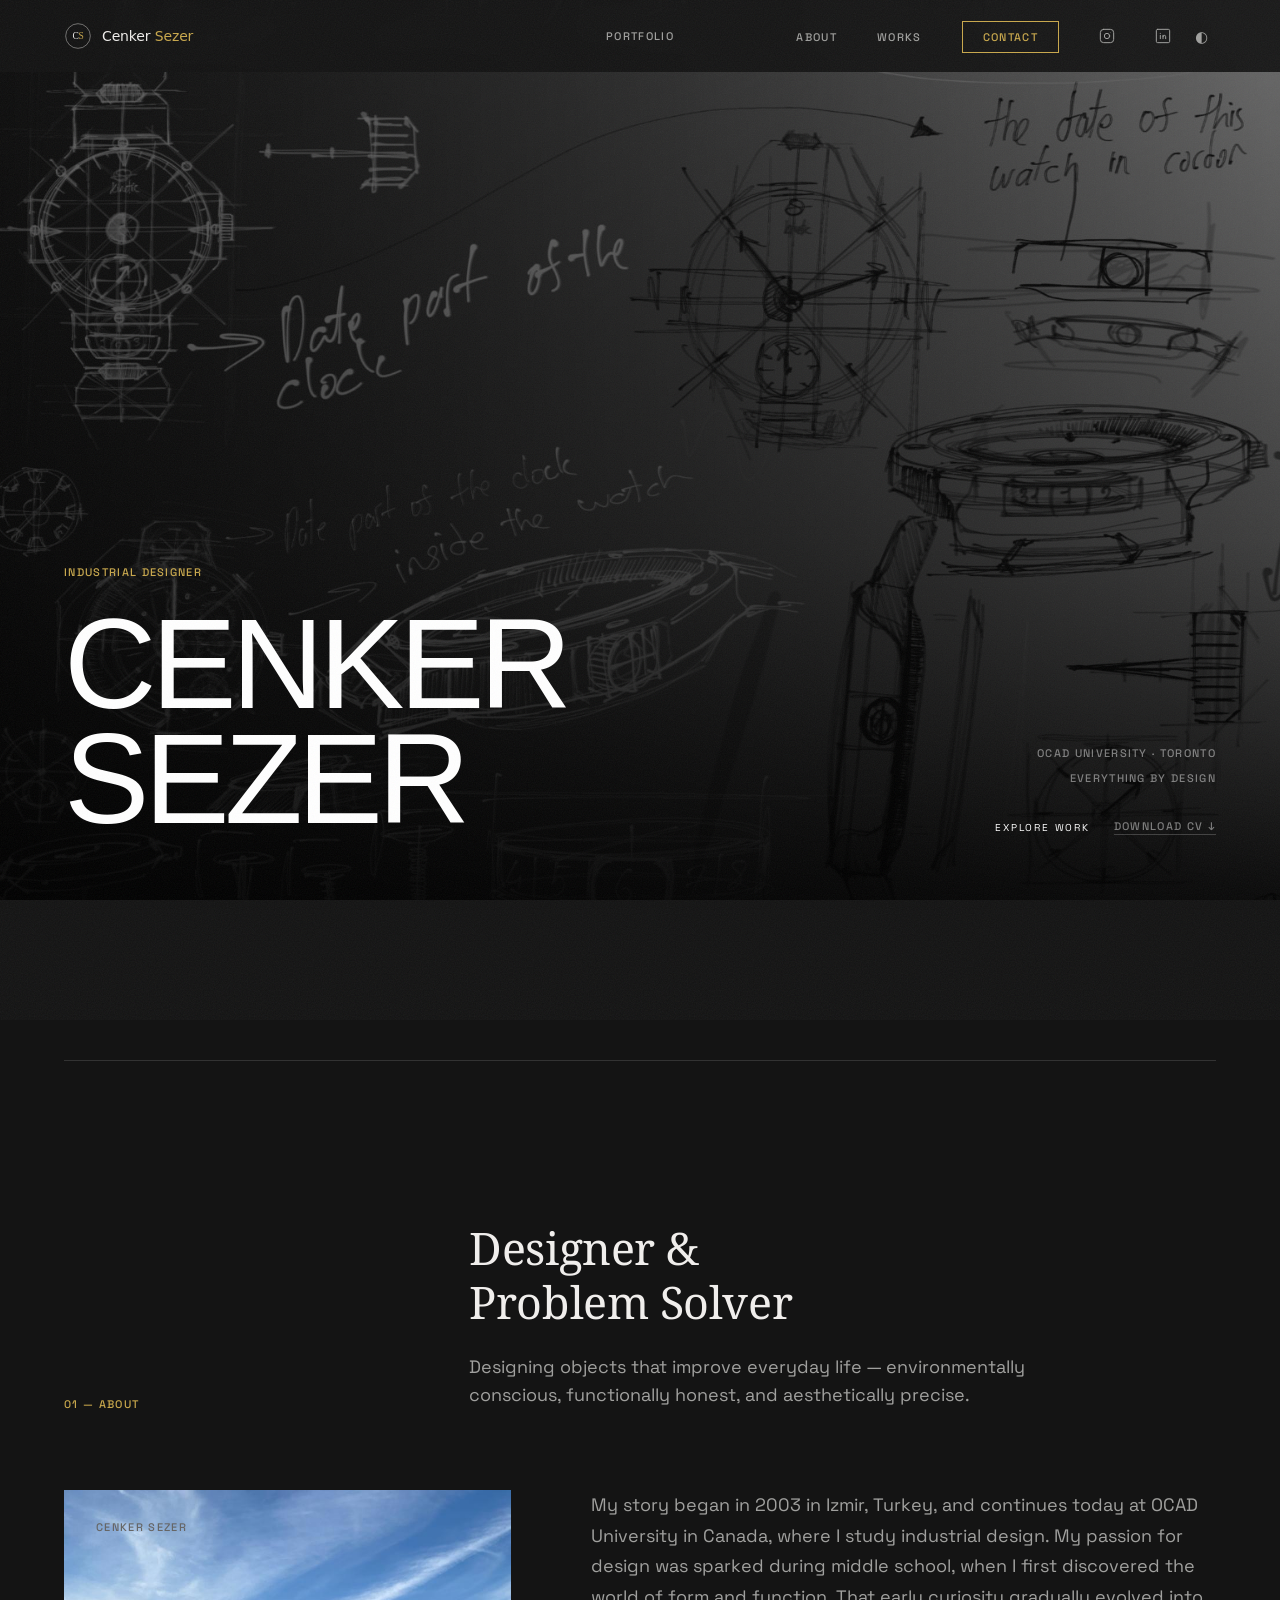
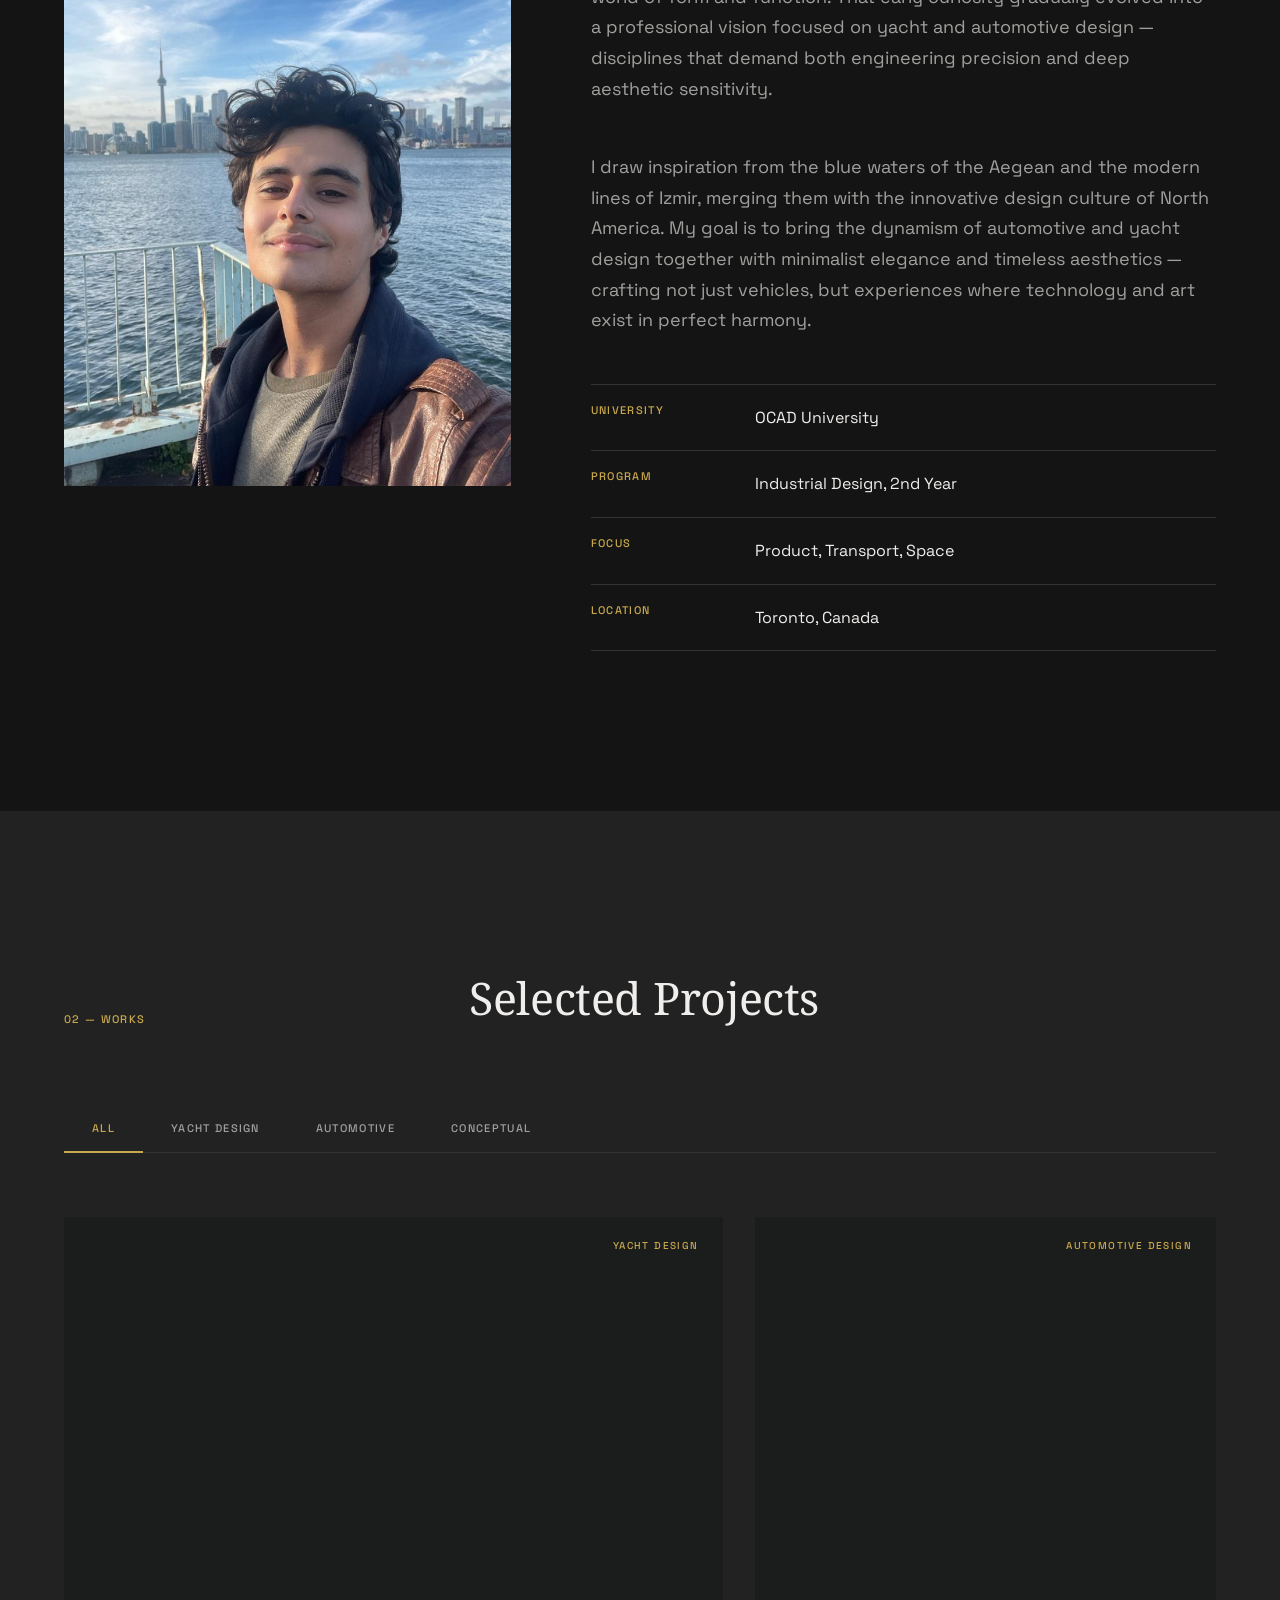
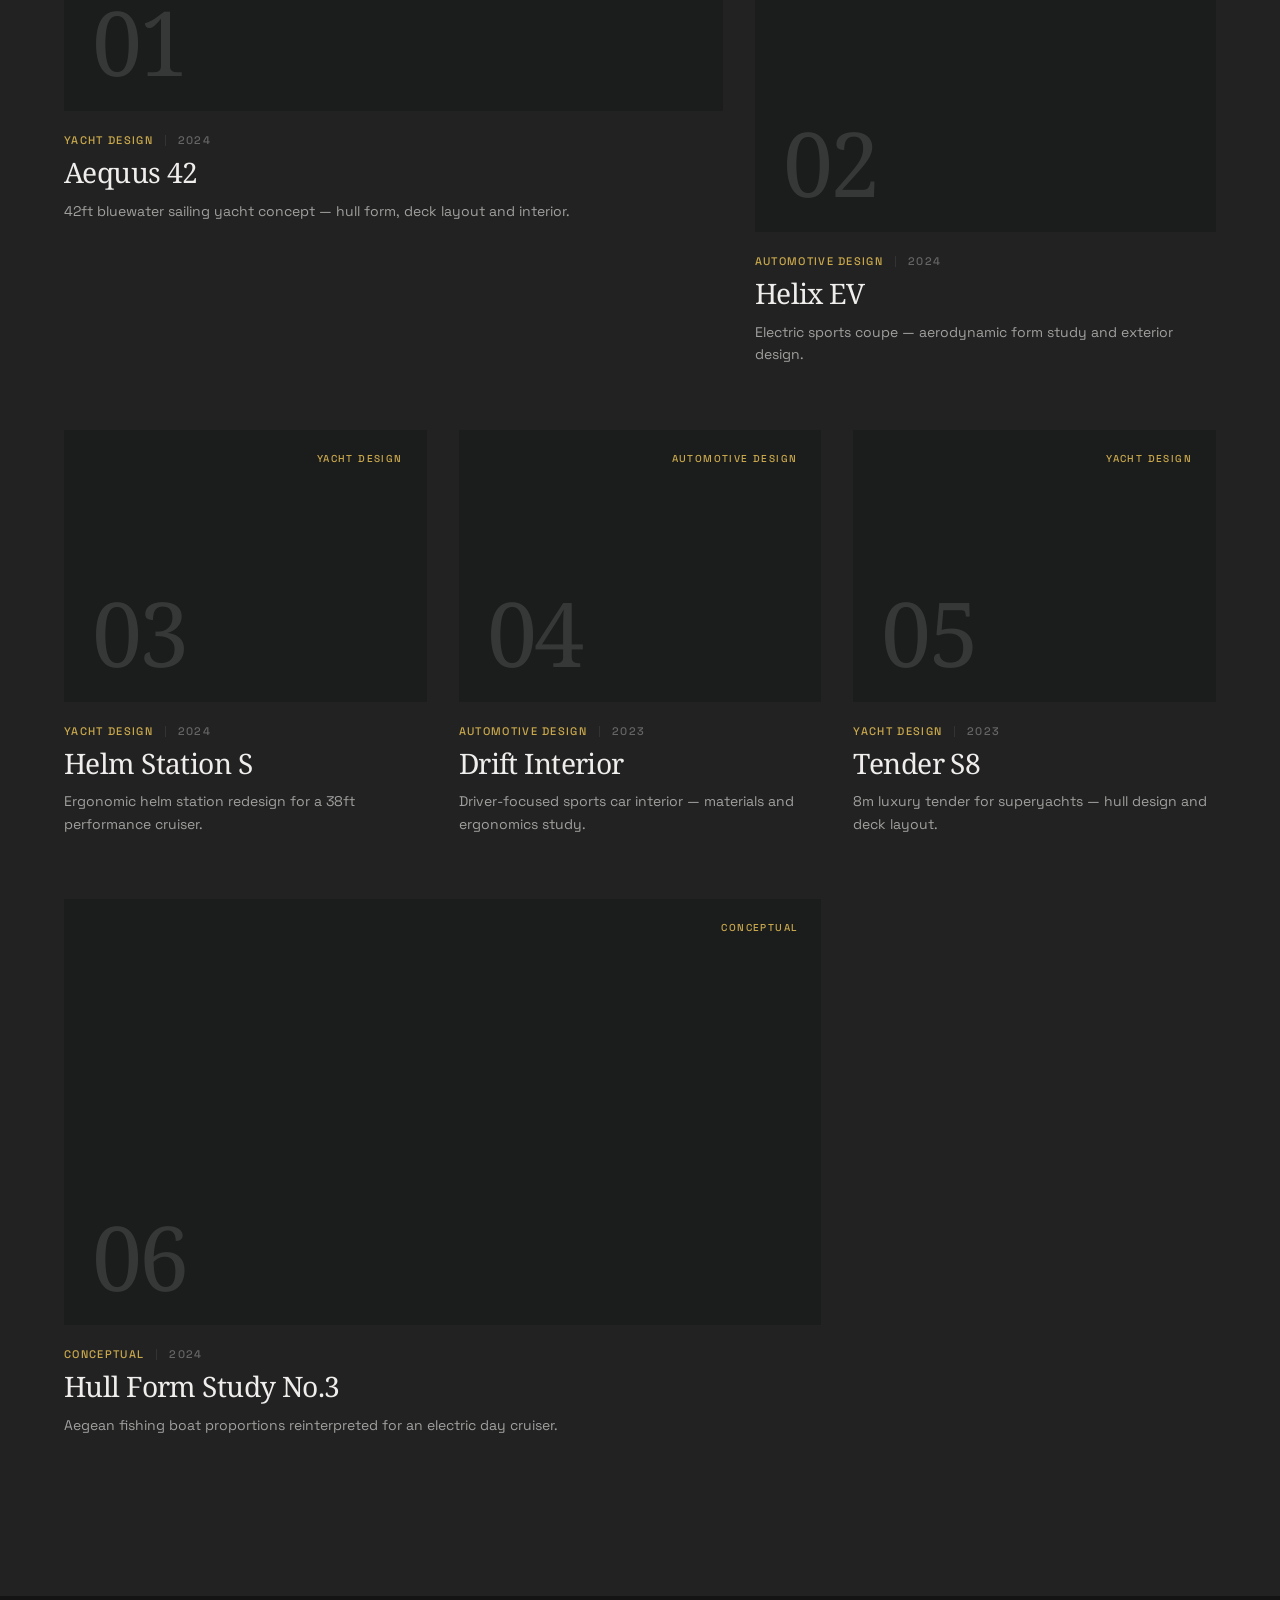
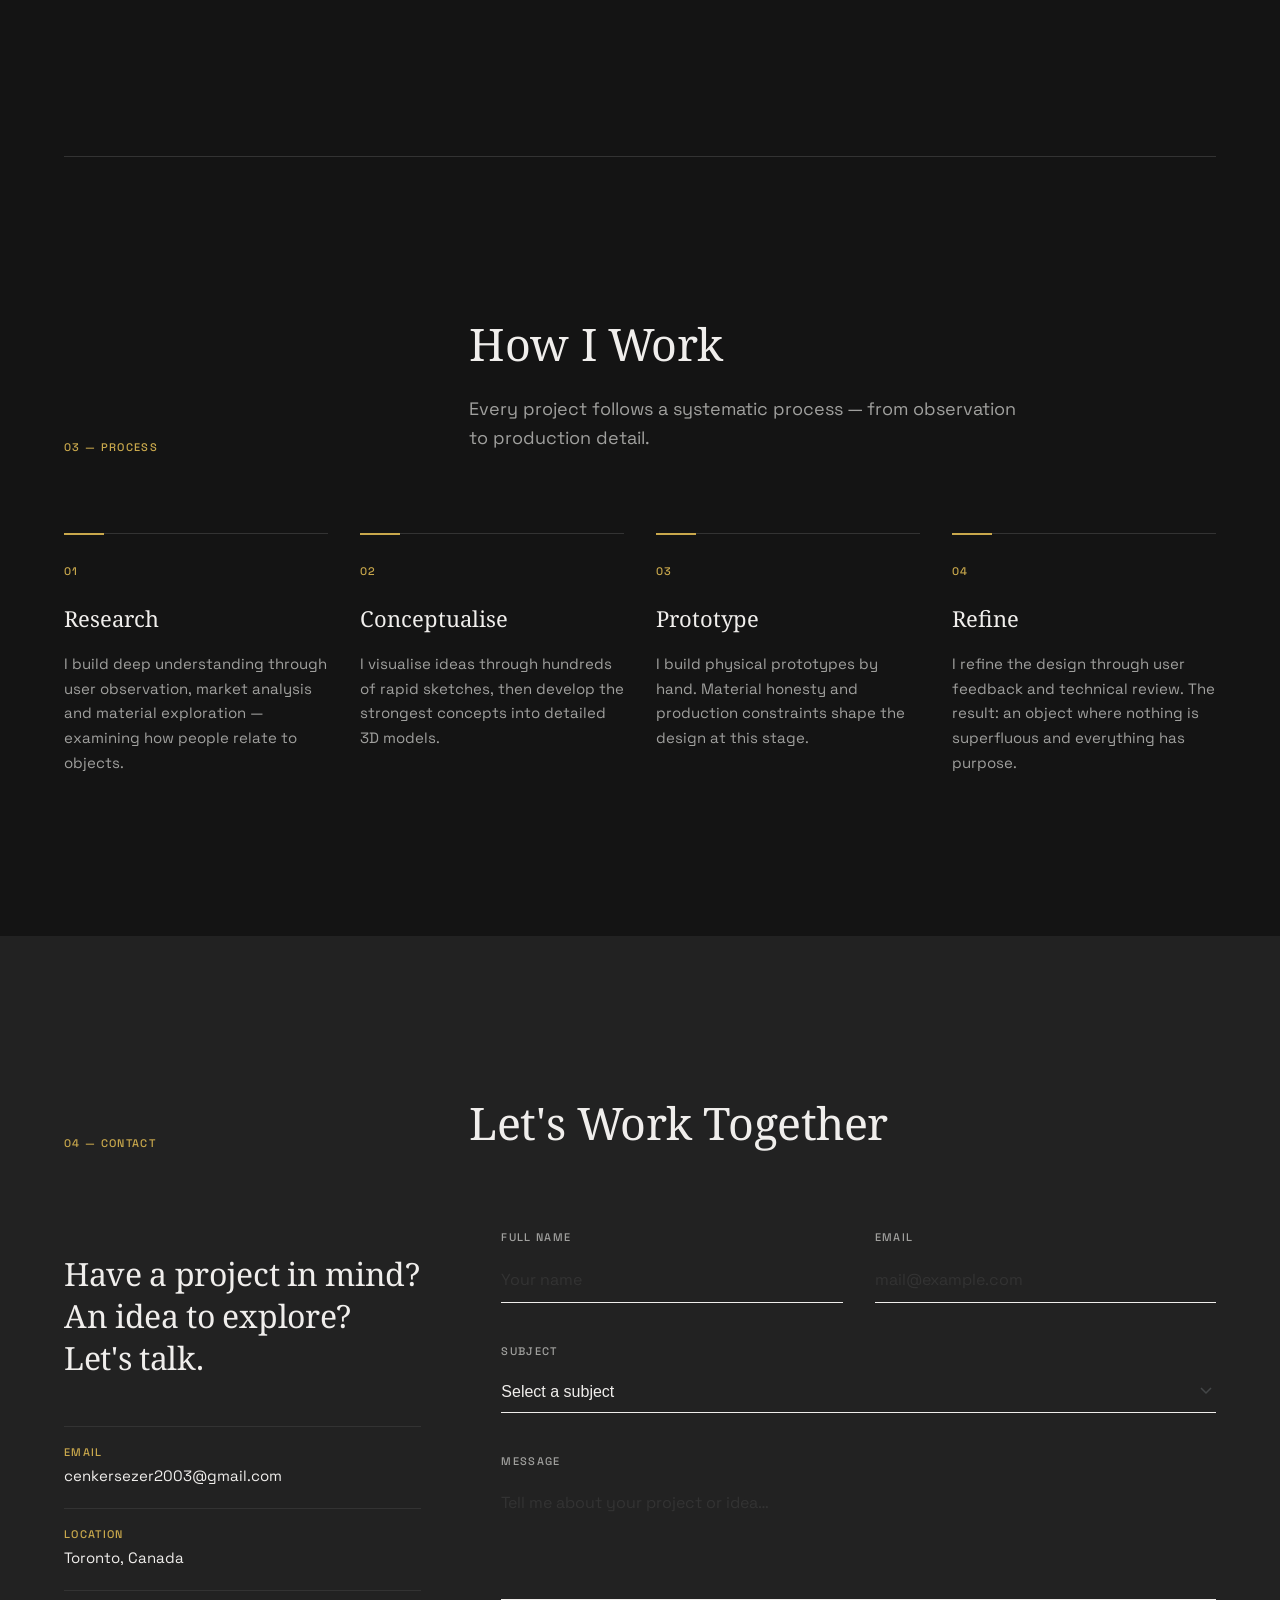
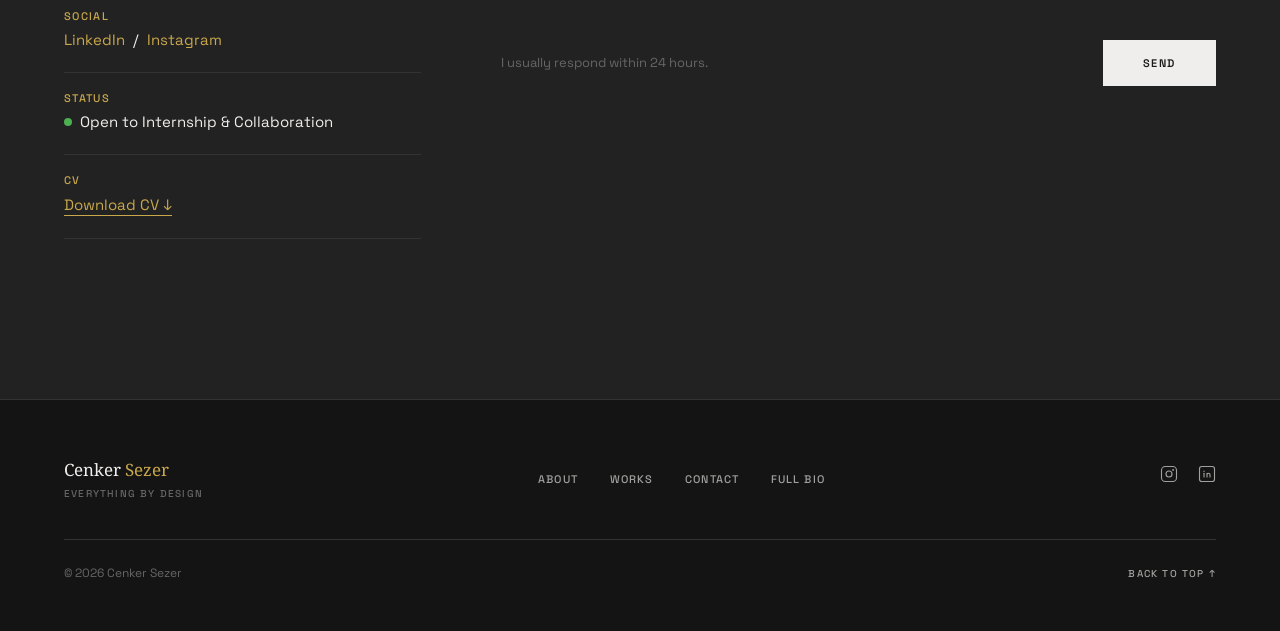
==== commit 1b4a0d42: "Add footer with social links, tagline and back to top Co-Authored-By: Claude Sonnet 4.6 <noreply@ant" ====
--- a/index.html
+++ b/index.html
@@ -797,7 +797,7 @@
 
     /* ─── FOOTER ───────────────────────────────────────────── */
     footer {
-      padding-block: 64px;
+      padding-block: 56px 48px;
       border-top: 1px solid var(--outline-variant);
     }
     .footer-inner {
@@ -806,15 +806,16 @@
       justify-content: space-between;
       flex-wrap: wrap;
       gap: 24px;
-    }
-    .footer-logo {
-      font-family: var(--font-serif);
-      font-size: 16px;
-    }
+      margin-bottom: 40px;
+    }
+    .footer-left { display: flex; flex-direction: column; gap: 6px; }
+    .footer-logo { font-family: var(--font-serif); font-size: 17px; }
     .footer-logo span { color: var(--secondary); }
+    .footer-tagline { color: var(--outline); font-size: 10px; letter-spacing: 0.12em; }
     .footer-links {
       display: flex;
       gap: 32px;
+      list-style: none;
     }
     .footer-links a {
       font-size: 11px;
@@ -825,12 +826,27 @@
       transition: color 0.2s;
     }
     .footer-links a:hover { color: var(--secondary); }
-    .footer-copy {
-      font-size: 13px;
-      color: var(--outline);
-      width: 100%;
-      margin-top: 24px;
-    }
+    .footer-social { display: flex; gap: 20px; align-items: center; }
+    .footer-social a {
+      color: var(--on-surface-variant);
+      transition: color 0.2s;
+    }
+    .footer-social a:hover { color: var(--secondary); }
+    .footer-bottom {
+      display: flex;
+      align-items: center;
+      justify-content: space-between;
+      border-top: 1px solid var(--outline-variant);
+      padding-top: 24px;
+    }
+    .footer-copy { font-size: 12px; color: var(--outline); }
+    .footer-top {
+      font-size: 10px;
+      letter-spacing: 0.12em;
+      color: var(--on-surface-variant);
+      transition: color 0.2s;
+    }
+    .footer-top:hover { color: var(--secondary); }
 
     /* ─── MODAL ─────────────────────────────────────────────── */
     .modal-overlay {
@@ -947,6 +963,7 @@
       .portfolio-filters::-webkit-scrollbar { display: none; }
       .filter-btn { white-space: nowrap; padding: 14px 20px; flex-shrink: 0; }
       .footer-inner { flex-direction: column; align-items: flex-start; }
+      .footer-bottom { flex-direction: column; align-items: flex-start; gap: 12px; }
     }
     /* BACK TO TOP */
     .back-to-top {
@@ -1407,13 +1424,28 @@
   <footer>
     <div class="container">
       <div class="footer-inner">
-        <span class="footer-logo">Cenker <span>Sezer</span></span>
+        <div class="footer-left">
+          <span class="footer-logo">Cenker <span>Sezer</span></span>
+          <span class="label-caps footer-tagline">Everything by Design</span>
+        </div>
         <ul class="footer-links">
           <li><a href="#about">About</a></li>
           <li><a href="#portfolio">Works</a></li>
           <li><a href="#contact">Contact</a></li>
+          <li><a href="about.html">Full Bio</a></li>
         </ul>
-        <p class="footer-copy">© 2026 Cenker Sezer. All rights reserved.</p>
+        <div class="footer-social">
+          <a href="https://www.instagram.com/cenkerszr" target="_blank" rel="noopener" aria-label="Instagram">
+            <svg width="18" height="18" viewBox="0 0 24 24" fill="none" stroke="currentColor" stroke-width="1.5" stroke-linecap="round" stroke-linejoin="round"><rect x="2" y="2" width="20" height="20" rx="5"/><circle cx="12" cy="12" r="4"/><circle cx="17.5" cy="6.5" r="0.5" fill="currentColor"/></svg>
+          </a>
+          <a href="#" aria-label="LinkedIn">
+            <svg width="18" height="18" viewBox="0 0 24 24" fill="none" stroke="currentColor" stroke-width="1.5" stroke-linecap="round" stroke-linejoin="round"><rect x="2" y="2" width="20" height="20" rx="3"/><line x1="8" y1="11" x2="8" y2="16"/><line x1="8" y1="8" x2="8" y2="8.5"/><path d="M12 16v-5M16 16v-3a2 2 0 0 0-4 0"/></svg>
+          </a>
+        </div>
+      </div>
+      <div class="footer-bottom">
+        <p class="footer-copy">© 2026 Cenker Sezer</p>
+        <a href="#hero" class="footer-top label-caps">Back to top ↑</a>
       </div>
     </div>
   </footer>
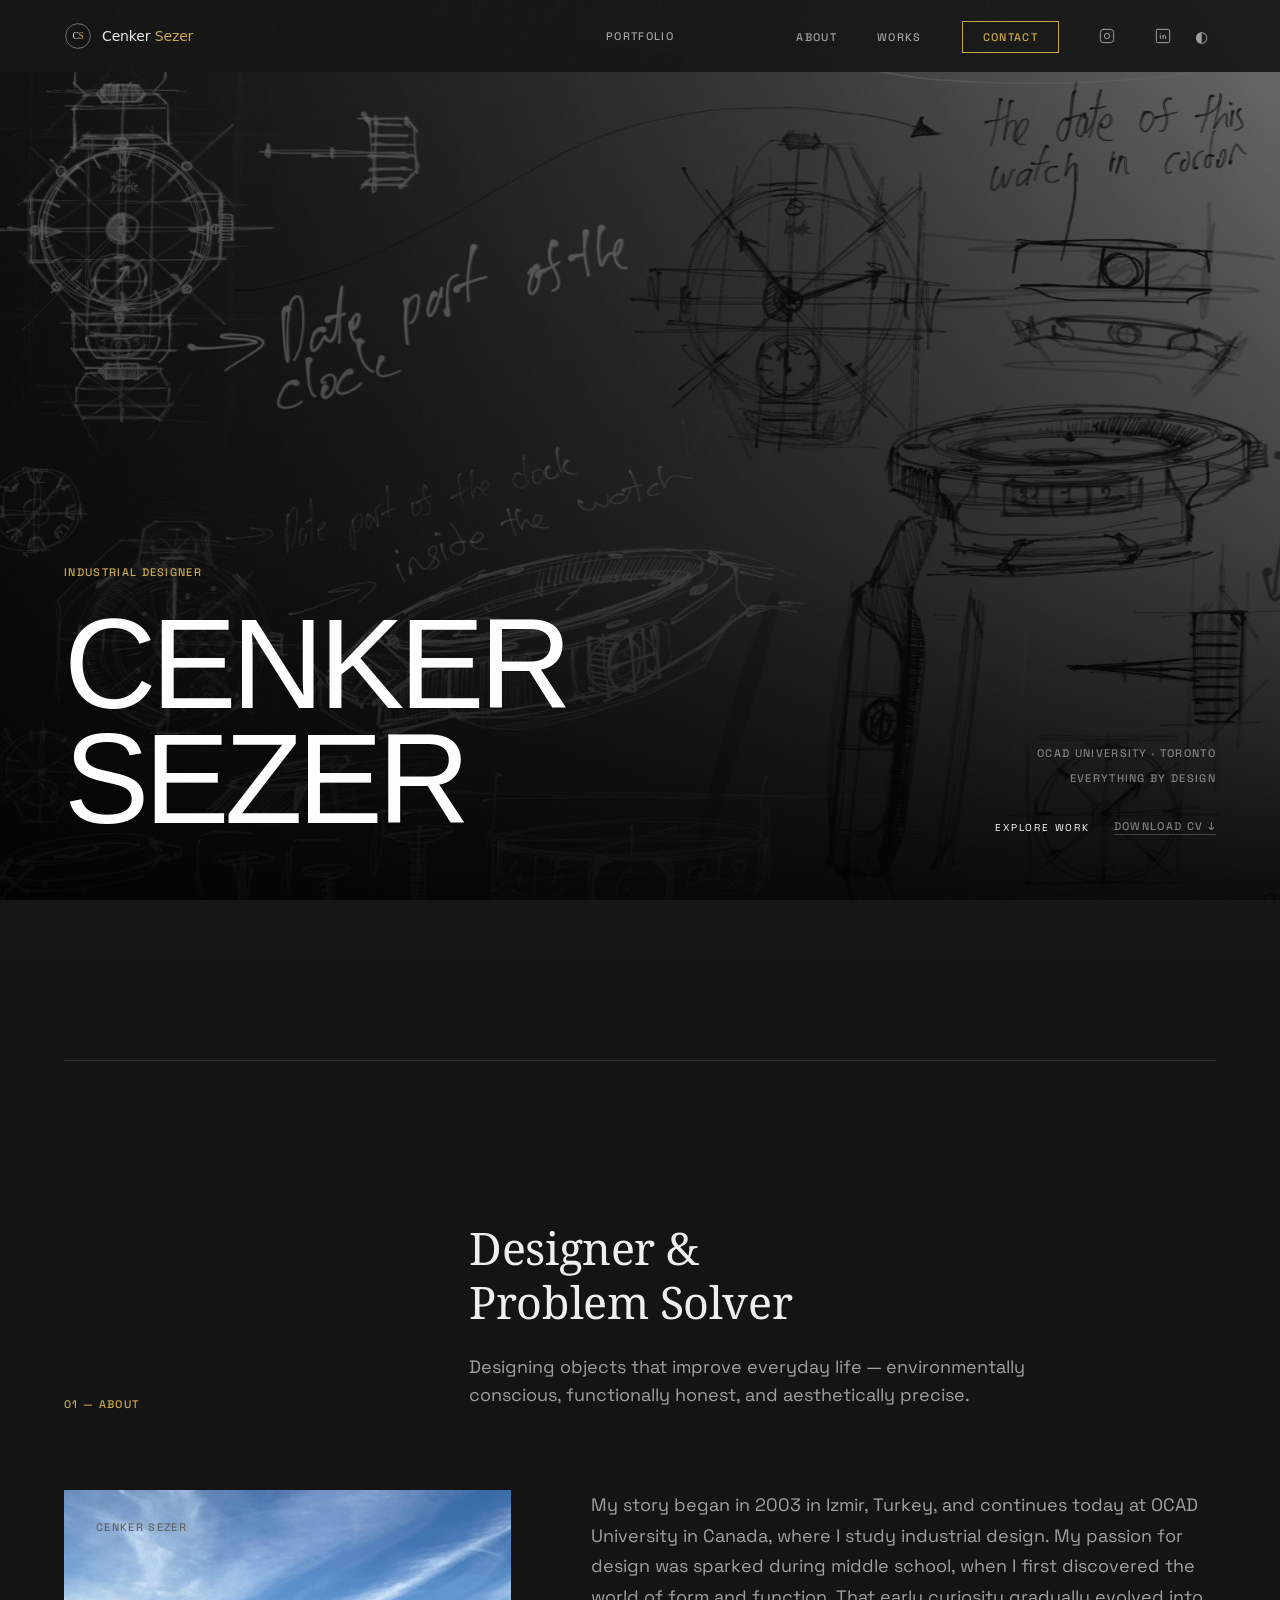
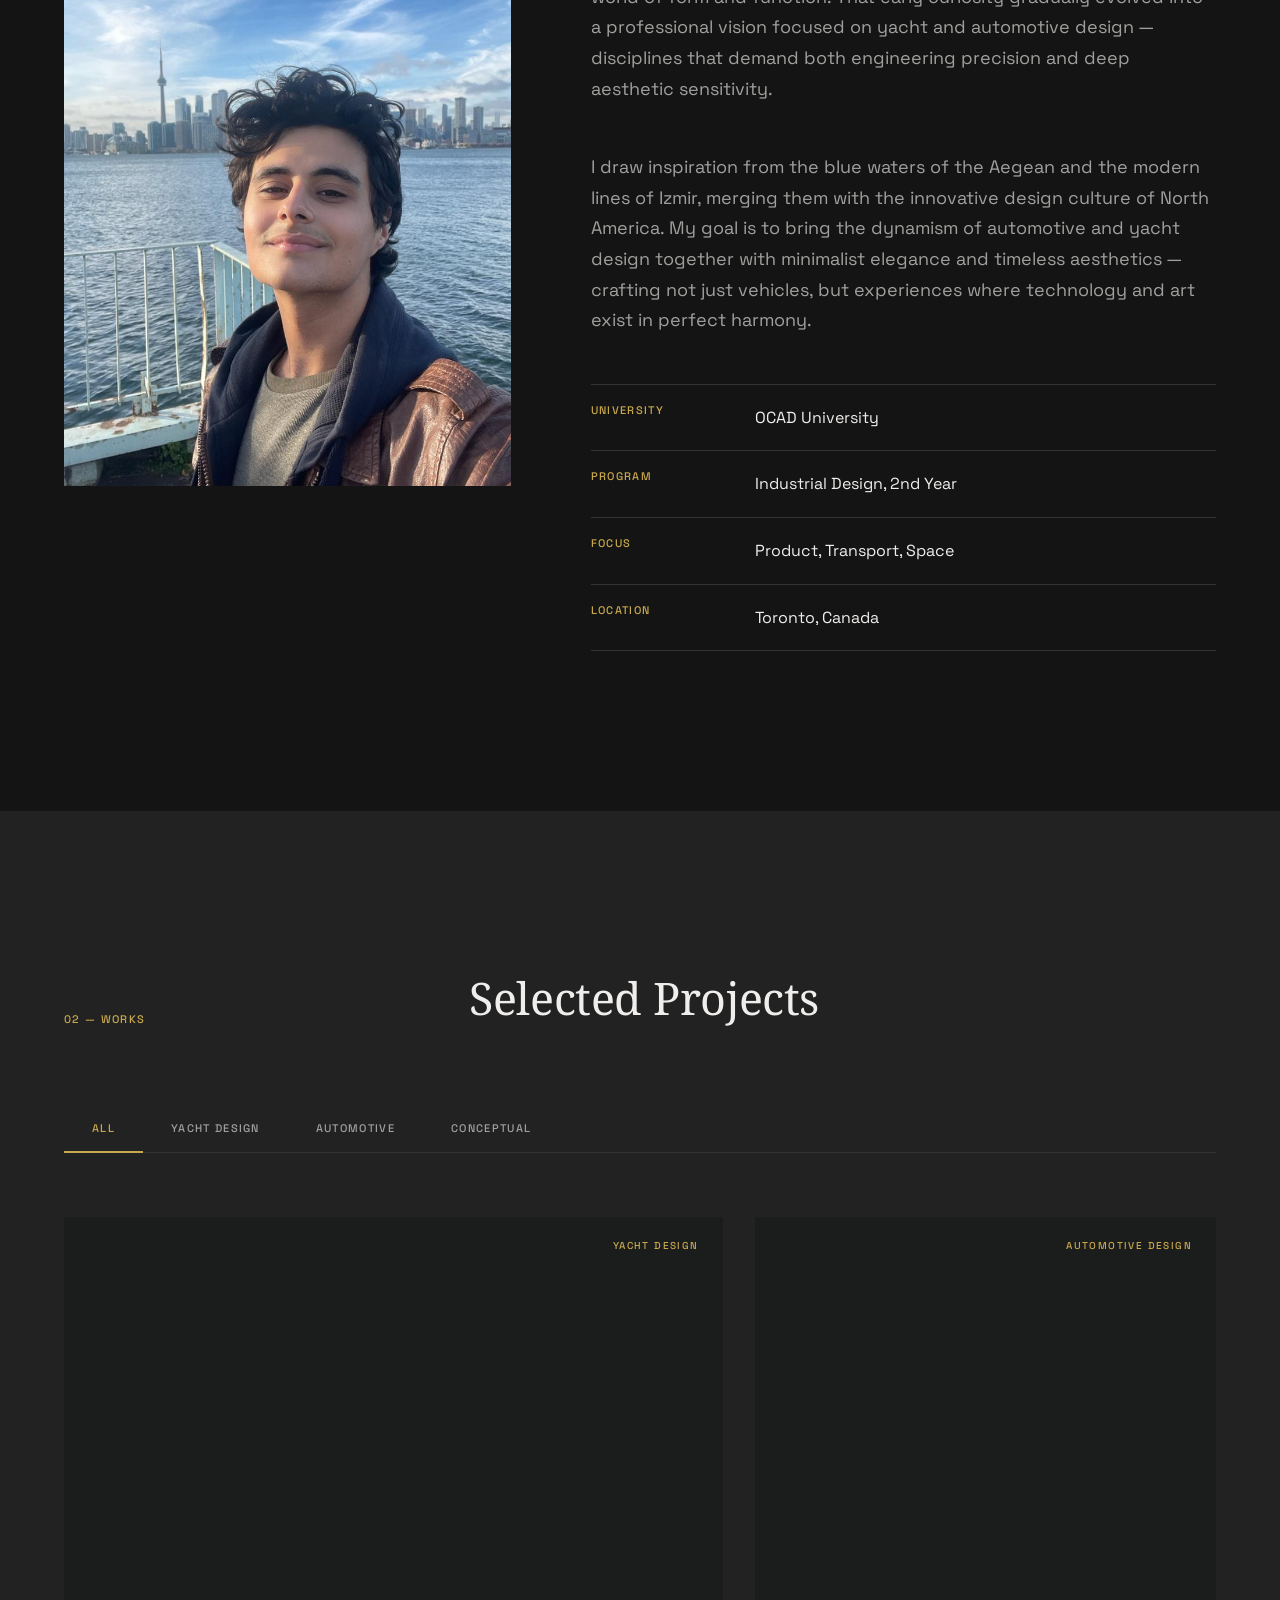
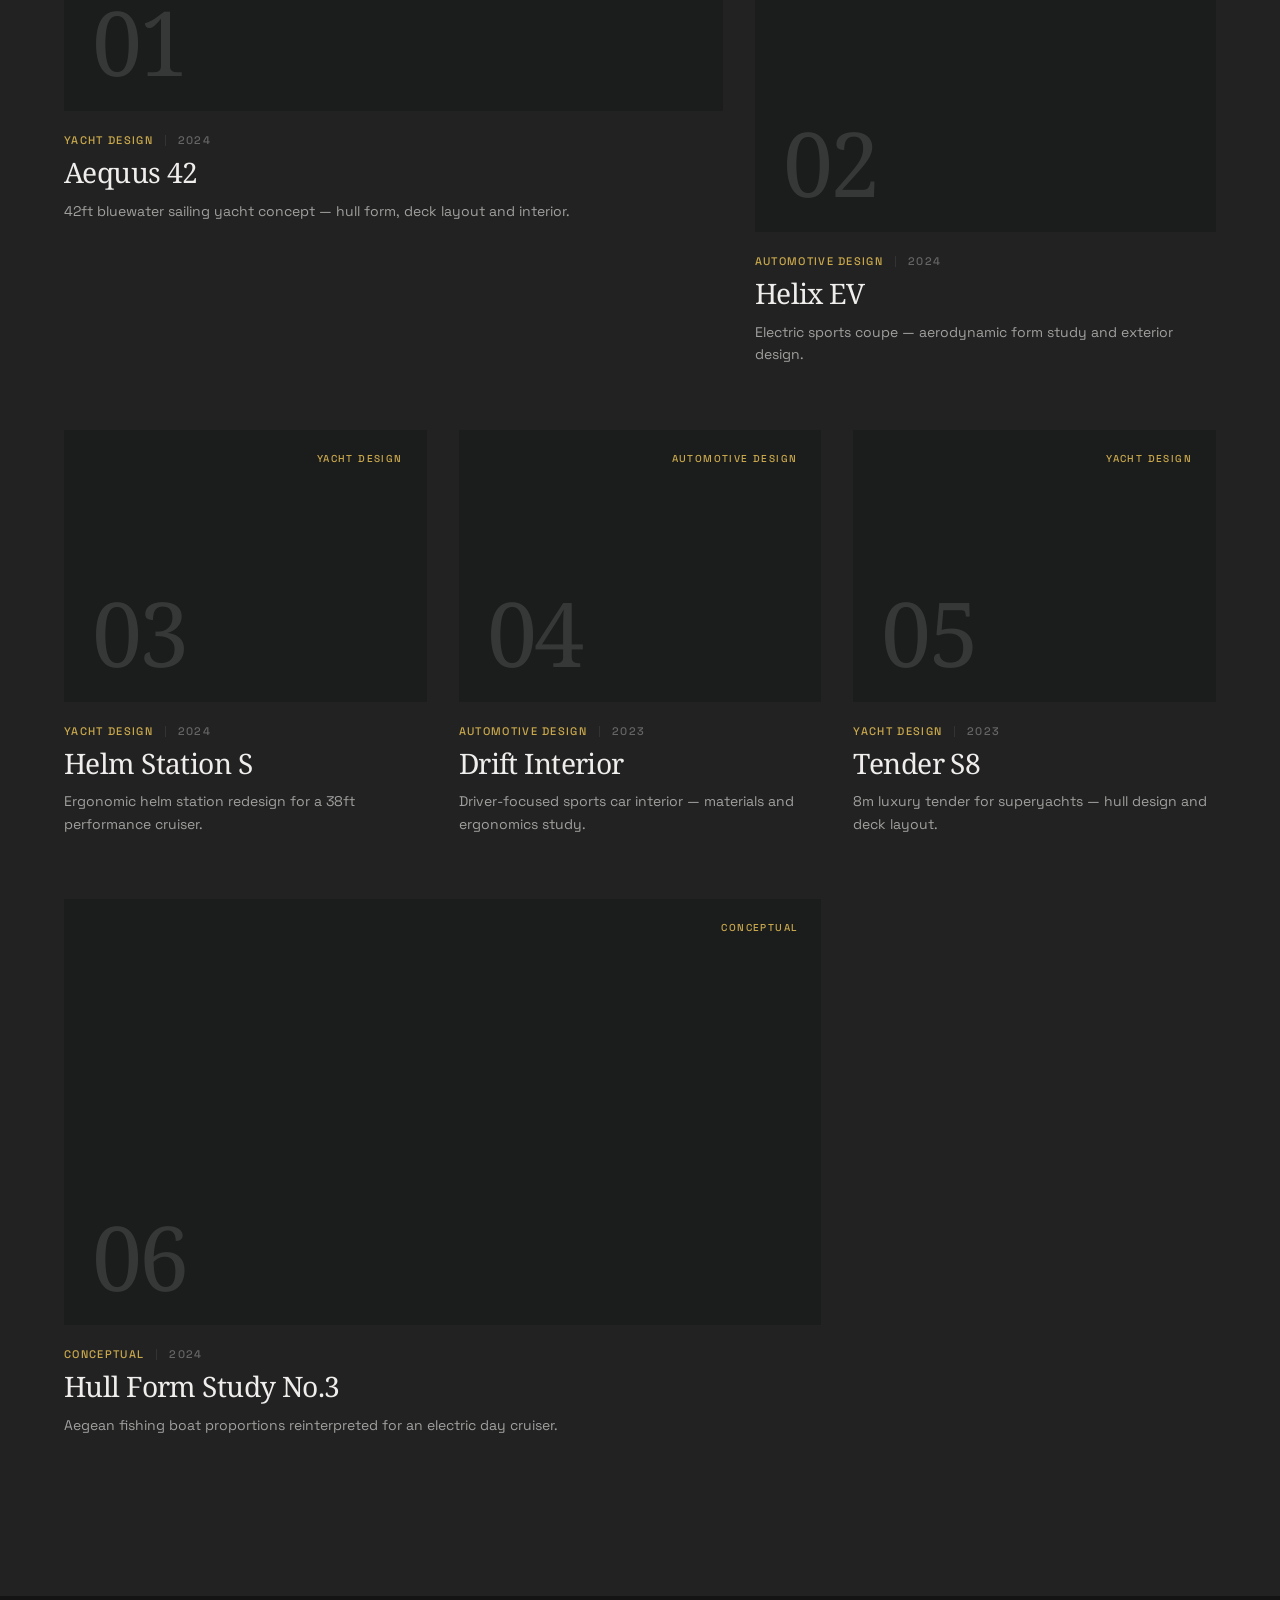
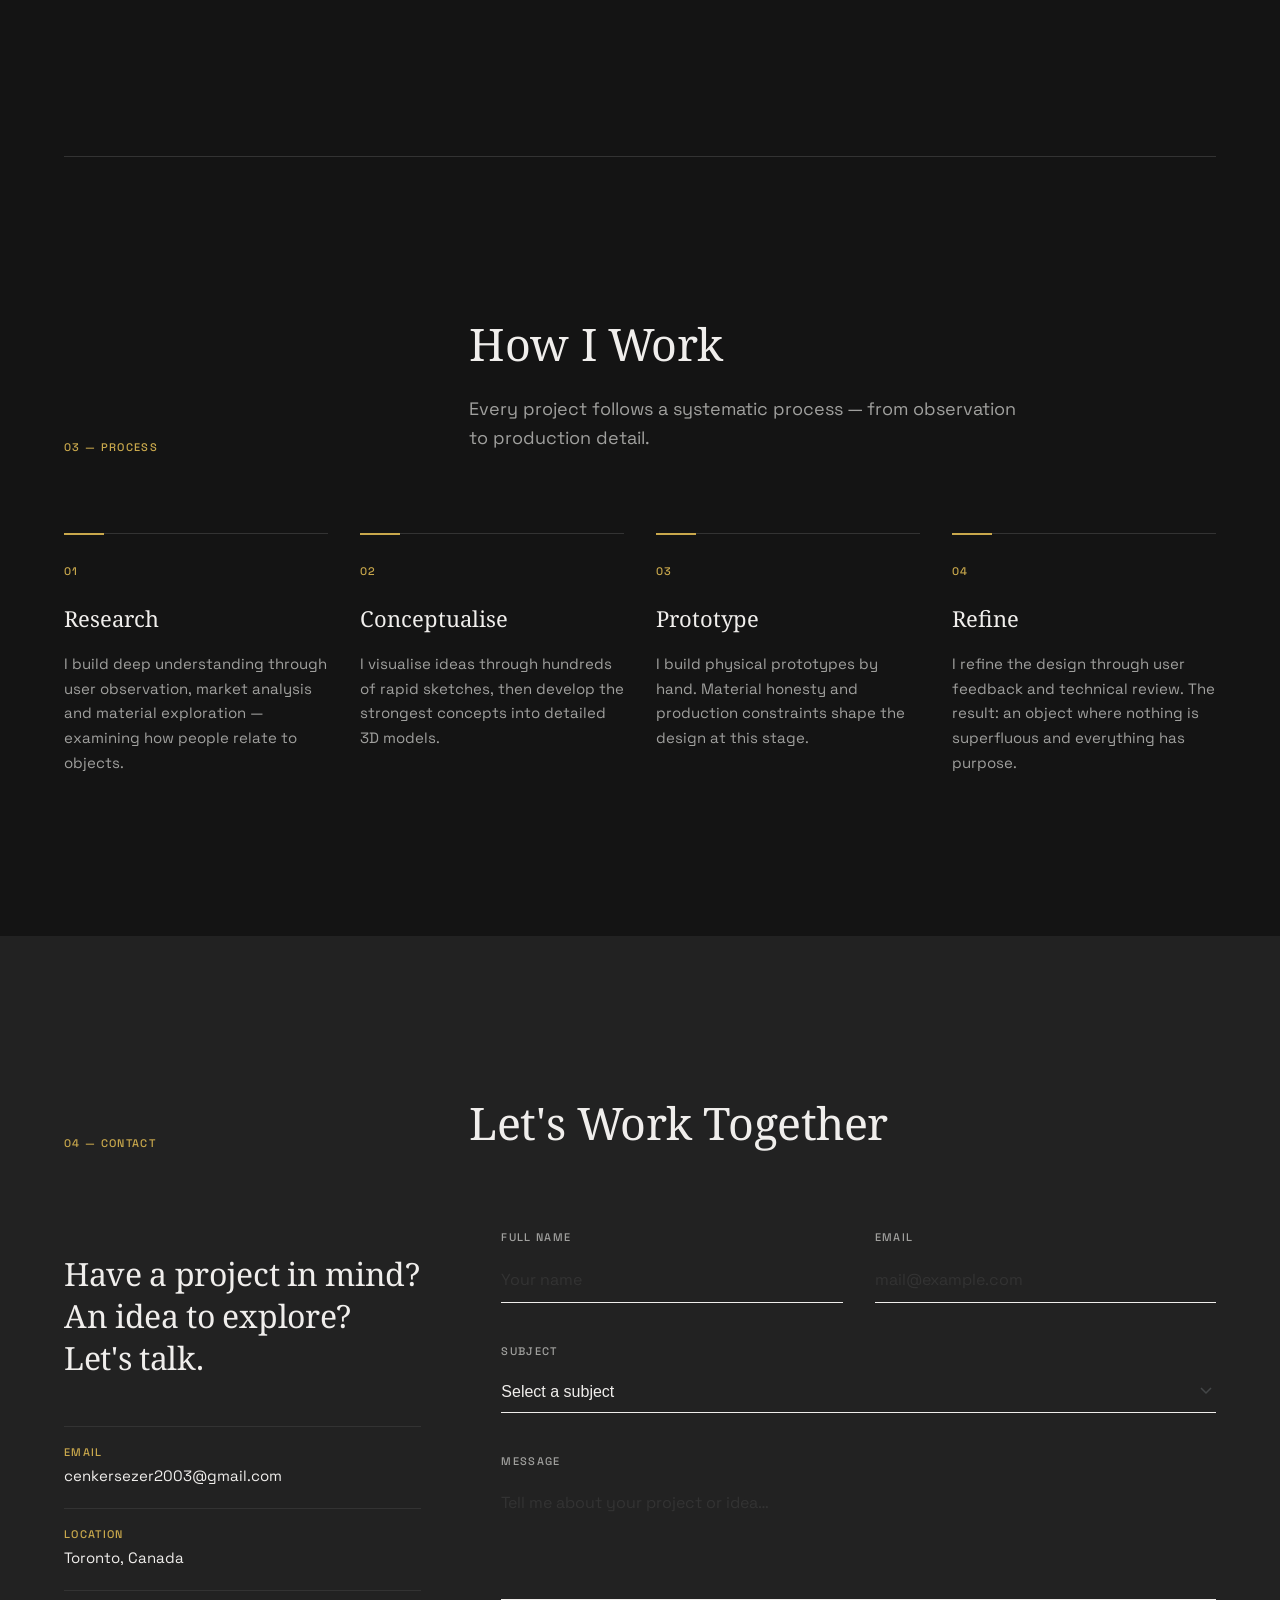
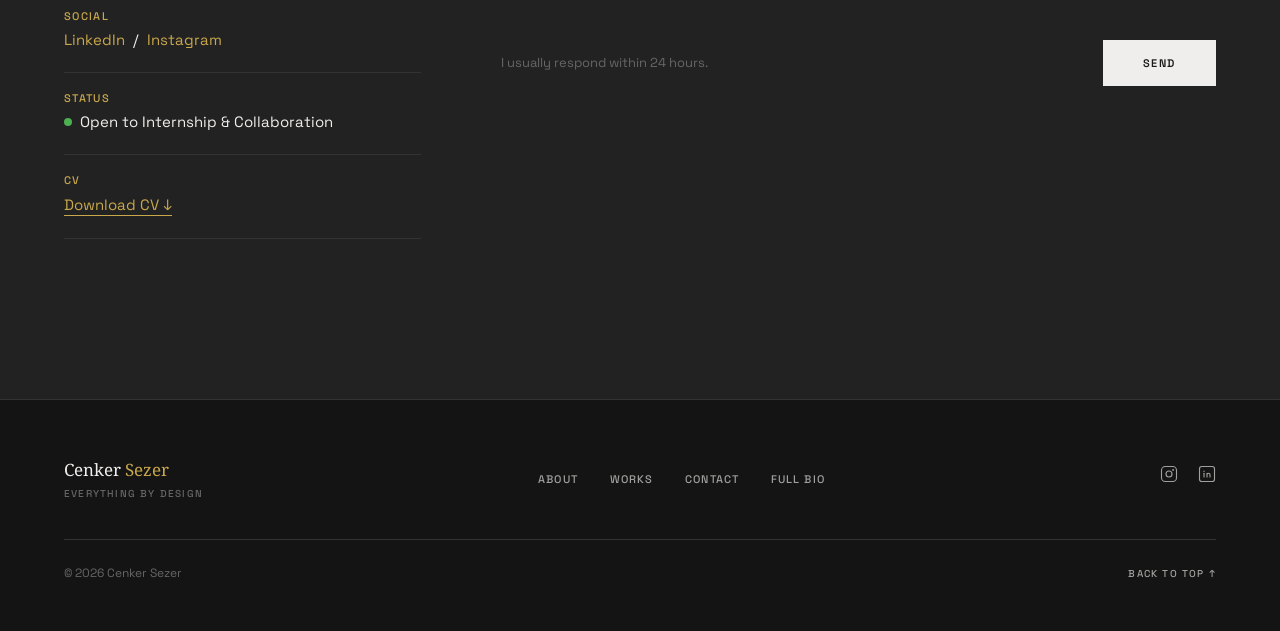
==== commit 134e0cd4: "Improve performance: throttle scroll listeners, slow grain animation Co-Authored-By: Claude Sonnet 4" ====
--- a/index.html
+++ b/index.html
@@ -1001,25 +1001,26 @@
     /* ─── GRAIN ─────────────────────────────────────────────── */
     .grain {
       position: fixed;
-      inset: -120px;
-      width: calc(100% + 240px);
-      height: calc(100% + 240px);
+      inset: -60px;
+      width: calc(100% + 120px);
+      height: calc(100% + 120px);
       pointer-events: none;
       z-index: 9998;
-      opacity: 0.055;
+      opacity: 0.04;
       will-change: transform;
       background-image: url("data:image/svg+xml,%3Csvg xmlns='http://www.w3.org/2000/svg' width='220' height='220'%3E%3Cfilter id='n'%3E%3CfeTurbulence type='fractalNoise' baseFrequency='0.85' numOctaves='4' stitchTiles='stitch'/%3E%3C/filter%3E%3Crect width='220' height='220' filter='url(%23n)'/%3E%3C/svg%3E");
       background-repeat: repeat;
-      animation: grainShift 0.4s steps(1) infinite;
+      animation: grainShift 1.5s steps(1) infinite;
     }
     @keyframes grainShift {
       0%   { transform: translate(  0px,   0px); }
-      20%  { transform: translate(-55px, -40px); }
-      40%  { transform: translate( 45px, -70px); }
-      60%  { transform: translate(-70px,  25px); }
-      80%  { transform: translate( 30px,  55px); }
-      100% { transform: translate(-35px, -55px); }
-    }
+      20%  { transform: translate(-40px, -30px); }
+      40%  { transform: translate( 35px, -50px); }
+      60%  { transform: translate(-50px,  20px); }
+      80%  { transform: translate( 25px,  40px); }
+      100% { transform: translate(-25px, -40px); }
+    }
+    @media (prefers-reduced-motion: reduce) { .grain { animation: none; } }
 
   </style>
 </head>
@@ -1174,7 +1175,7 @@
       <div class="portfolio-grid">
 
         <!-- Project 1 — large -->
-        <div class="project-card project-card--lg" data-category="yacht" data-reveal
+        <div class="project-card project-card--lg" data-category="yacht" data-reveal data-href="project-aequus.html"
              data-project='{"id":1,"title":"Aequus 42","cat":"Yacht Design","year":"2024","desc":"A 42-foot bluewater sailing yacht concept focused on long-range passage making. The hull form prioritises stability and efficiency, while the deck layout creates an uncluttered, safe working environment.","material":"Carbon Fibre, Teak Deck, Anodised Aluminium","dimensions":"LOA 12.8 m · Beam 4.1 m · Draft 2.1 m","weight":"7,400 kg"}'>
           <div class="project-img-wrap">
             <div class="project-img">
@@ -1193,7 +1194,7 @@
         </div>
 
         <!-- Project 2 — medium -->
-        <div class="project-card project-card--md" data-category="auto" data-reveal data-reveal-delay="1"
+        <div class="project-card project-card--md" data-category="auto" data-reveal data-reveal-delay="1" data-href="project-helix.html"
              data-project='{"id":2,"title":"Helix EV","cat":"Automotive Design","year":"2024","desc":"An electric sports coupe concept exploring the tension between aerodynamic necessity and sculptural form. The body language is taut and restrained, using light and shadow as primary design tools.","material":"Composite Body, Recycled Aluminium Frame","dimensions":"L 4,320 × W 1,890 × H 1,240 mm","weight":"1,620 kg"}'>
           <div class="project-img-wrap">
             <div class="project-img tall">
@@ -1212,7 +1213,7 @@
         </div>
 
         <!-- Project 3 -->
-        <div class="project-card project-card--sm" data-category="yacht" data-reveal
+        <div class="project-card project-card--sm" data-category="yacht" data-reveal data-href="project-helm.html"
              data-project='{"id":3,"title":"Helm Station S","cat":"Yacht Design","year":"2024","desc":"A ergonomic redesign of the helm station for a 38ft performance cruiser. The goal was to centralise all navigation controls within natural reach, reducing cognitive load during passages.","material":"Marine-grade Aluminium, Carbon Fibre, Leather","dimensions":"W 1,200 × D 680 × H 1,100 mm","weight":"42 kg"}'>
           <div class="project-img-wrap">
             <div class="project-img">
@@ -1231,7 +1232,7 @@
         </div>
 
         <!-- Project 4 -->
-        <div class="project-card project-card--sm" data-category="auto" data-reveal data-reveal-delay="1"
+        <div class="project-card project-card--sm" data-category="auto" data-reveal data-reveal-delay="1" data-href="project-drift.html"
              data-project='{"id":4,"title":"Drift Interior","cat":"Automotive Design","year":"2023","desc":"An interior concept for a rear-wheel-drive sports car. The driver-focused cabin wraps around the occupant, placing every control intuitively. Materials blend Alcantara, machined aluminium and sustainable cork.","material":"Alcantara, Machined Aluminium, Cork","dimensions":"—","weight":"—"}'>
           <div class="project-img-wrap">
             <div class="project-img">
@@ -1250,7 +1251,7 @@
         </div>
 
         <!-- Project 5 -->
-        <div class="project-card project-card--sm" data-category="yacht" data-reveal data-reveal-delay="2"
+        <div class="project-card project-card--sm" data-category="yacht" data-reveal data-reveal-delay="2" data-href="project-tender.html"
              data-project='{"id":5,"title":"Tender S8","cat":"Yacht Design","year":"2023","desc":"A luxury yacht tender designed to complement superyachts in the 40–60m range. The hull combines a deep-V entry with a flat mid-section for a dry, stable ride at speed.","material":"GRP Hull, Teak Deck, Stainless Steel","dimensions":"LOA 8.2 m · Beam 2.6 m","weight":"1,100 kg"}'>
           <div class="project-img-wrap">
             <div class="project-img">
@@ -1269,7 +1270,7 @@
         </div>
 
         <!-- Project 6 — wide -->
-        <div class="project-card project-card--wide" data-category="concept" data-reveal data-reveal-delay="3"
+        <div class="project-card project-card--wide" data-category="concept" data-reveal data-reveal-delay="3" data-href="project-hull.html"
              data-project='{"id":6,"title":"Hull Form Study No.3","cat":"Conceptual","year":"2024","desc":"A research project exploring how traditional Aegean fishing boat hull proportions can be reinterpreted for a modern electric day cruiser. The study bridges vernacular maritime heritage with contemporary naval architecture.","material":"Study Model: Basswood, Resin","dimensions":"Scale 1:20 · LOA approx. 9 m","weight":"—"}'>
           <div class="project-img-wrap">
             <div class="project-img" style="aspect-ratio: 16/9;">
@@ -1530,10 +1531,6 @@
 
     // SCROLL PROGRESS
     const progressBar = document.getElementById('scrollProgress');
-    window.addEventListener('scroll', () => {
-      const max = document.documentElement.scrollHeight - window.innerHeight;
-      progressBar.style.width = (window.scrollY / max * 100) + '%';
-    });
 
     // DARK MODE
     const themeToggle = document.getElementById('themeToggle');
@@ -1551,11 +1548,31 @@
     // NAV scroll effect
     const nav = document.getElementById('nav');
     const heroEl = document.getElementById('hero');
+    const sections = document.querySelectorAll('section[id]');
+
+    // Throttle: tüm scroll işleri tek listener'da, rAF ile
+    let ticking = false;
     window.addEventListener('scroll', () => {
-      const pastHero = window.scrollY > heroEl.offsetHeight - 80;
-      nav.classList.toggle('light', pastHero);
-      nav.classList.toggle('scrolled', window.scrollY > 20);
-    });
+      if (ticking) return;
+      ticking = true;
+      requestAnimationFrame(() => {
+        const scrollY = window.scrollY;
+        const max = document.documentElement.scrollHeight - window.innerHeight;
+
+        progressBar.style.width = (scrollY / max * 100) + '%';
+
+        nav.classList.toggle('scrolled', scrollY > 20);
+        nav.classList.toggle('light', scrollY > heroEl.offsetHeight - 80);
+
+        let current = '';
+        sections.forEach(s => { if (scrollY >= s.offsetTop - 100) current = s.id; });
+        document.querySelectorAll('.nav-links a').forEach(a => {
+          a.classList.toggle('active', a.getAttribute('href') === '#' + current);
+        });
+
+        ticking = false;
+      });
+    }, { passive: true });
 
     // NAV mobile toggle
     const navToggle = document.getElementById('navToggle');
@@ -1565,18 +1582,6 @@
     });
     navLinks.querySelectorAll('a').forEach(a => {
       a.addEventListener('click', () => navLinks.classList.remove('open'));
-    });
-
-    // NAV active link on scroll
-    const sections = document.querySelectorAll('section[id]');
-    window.addEventListener('scroll', () => {
-      let current = '';
-      sections.forEach(s => {
-        if (window.scrollY >= s.offsetTop - 100) current = s.id;
-      });
-      document.querySelectorAll('.nav-links a').forEach(a => {
-        a.classList.toggle('active', a.getAttribute('href') === '#' + current);
-      });
     });
 
     // REVEAL on scroll
@@ -1606,7 +1611,13 @@
     const modalClose = document.getElementById('modalClose');
 
     projectCards.forEach(card => {
+      card.style.cursor = 'pointer';
       card.addEventListener('click', () => {
+        if (card.dataset.href) {
+          document.body.style.opacity = '0';
+          setTimeout(() => { window.location.href = card.dataset.href; }, 250);
+          return;
+        }
         const data = JSON.parse(card.dataset.project);
         document.getElementById('modalCat').textContent        = data.cat + ' — ' + data.year;
         document.getElementById('modalTitle').textContent      = data.title;
@@ -1680,7 +1691,7 @@
     const backToTop = document.getElementById('backToTop');
     window.addEventListener('scroll', () => {
       backToTop.classList.toggle('visible', window.scrollY > 600);
-    });
+    }, { passive: true });
     backToTop.addEventListener('click', () => {
       window.scrollTo({ top: 0, behavior: 'smooth' });
     });
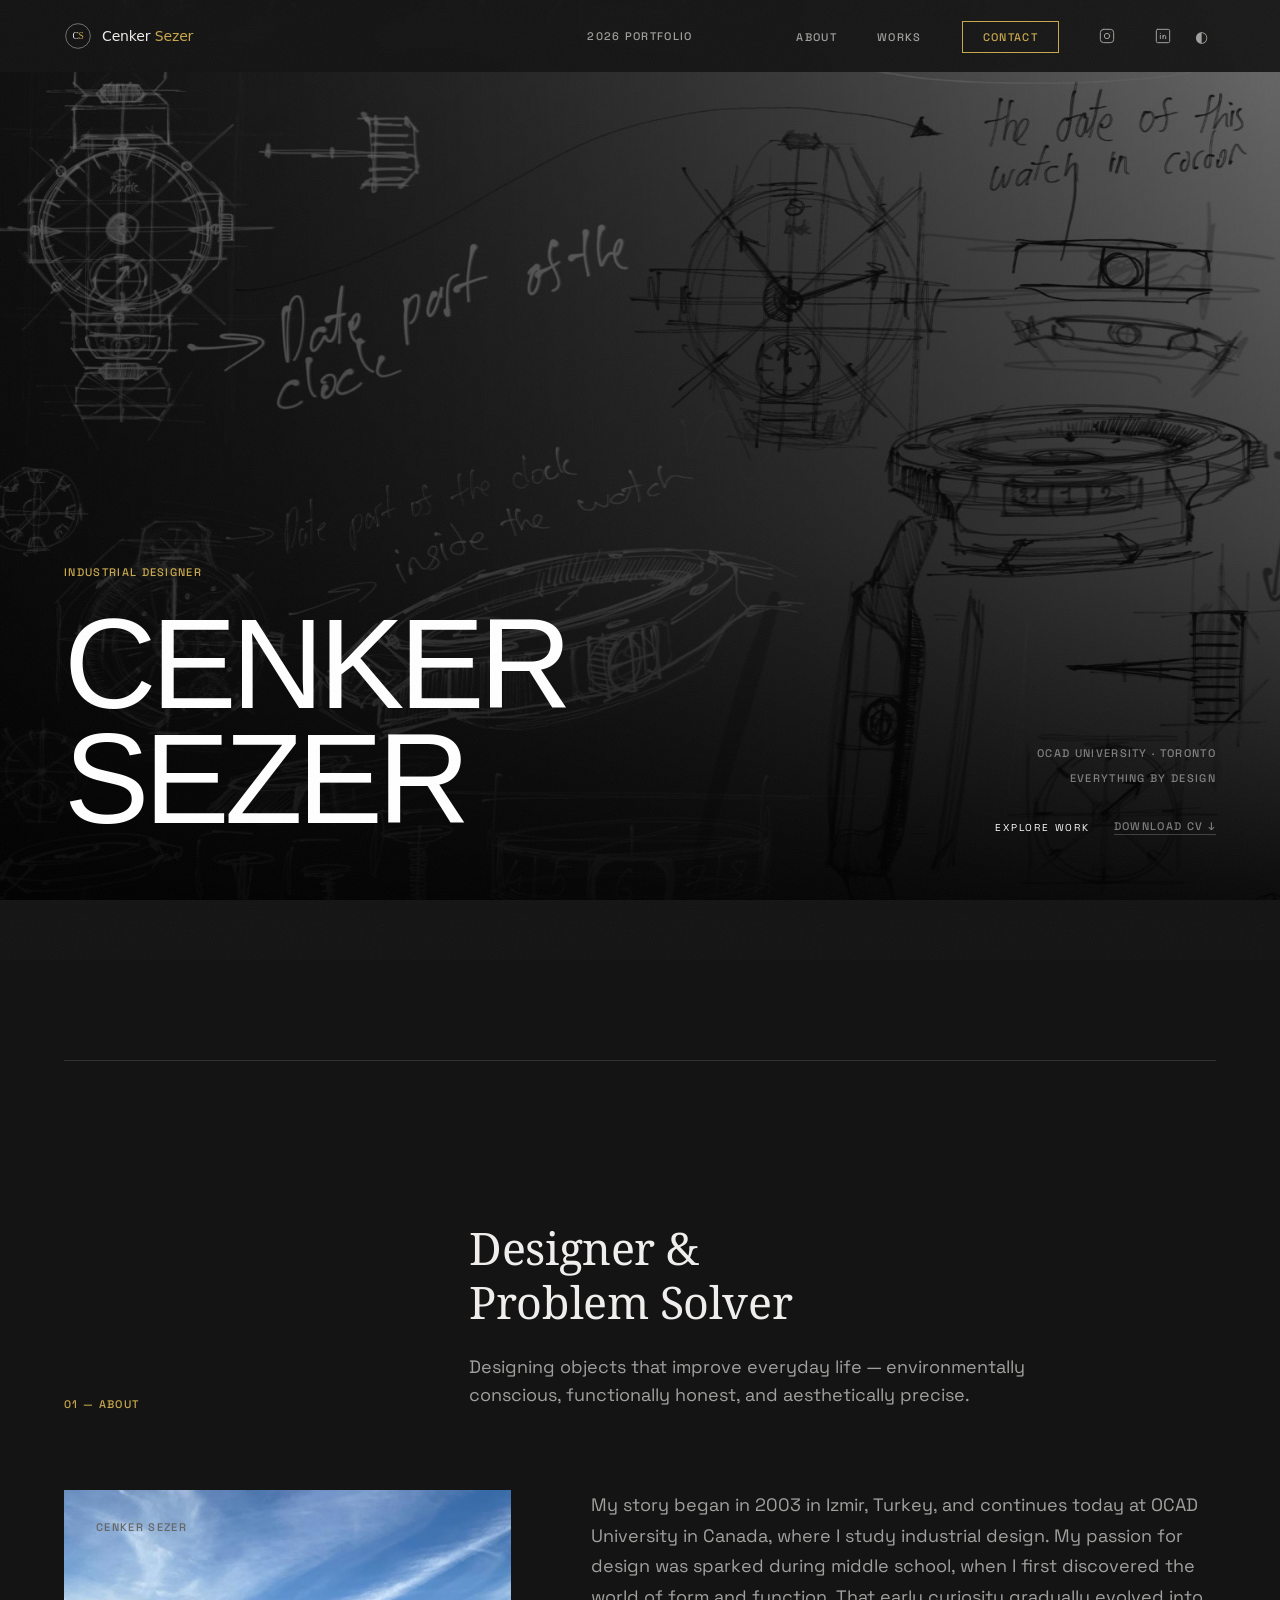
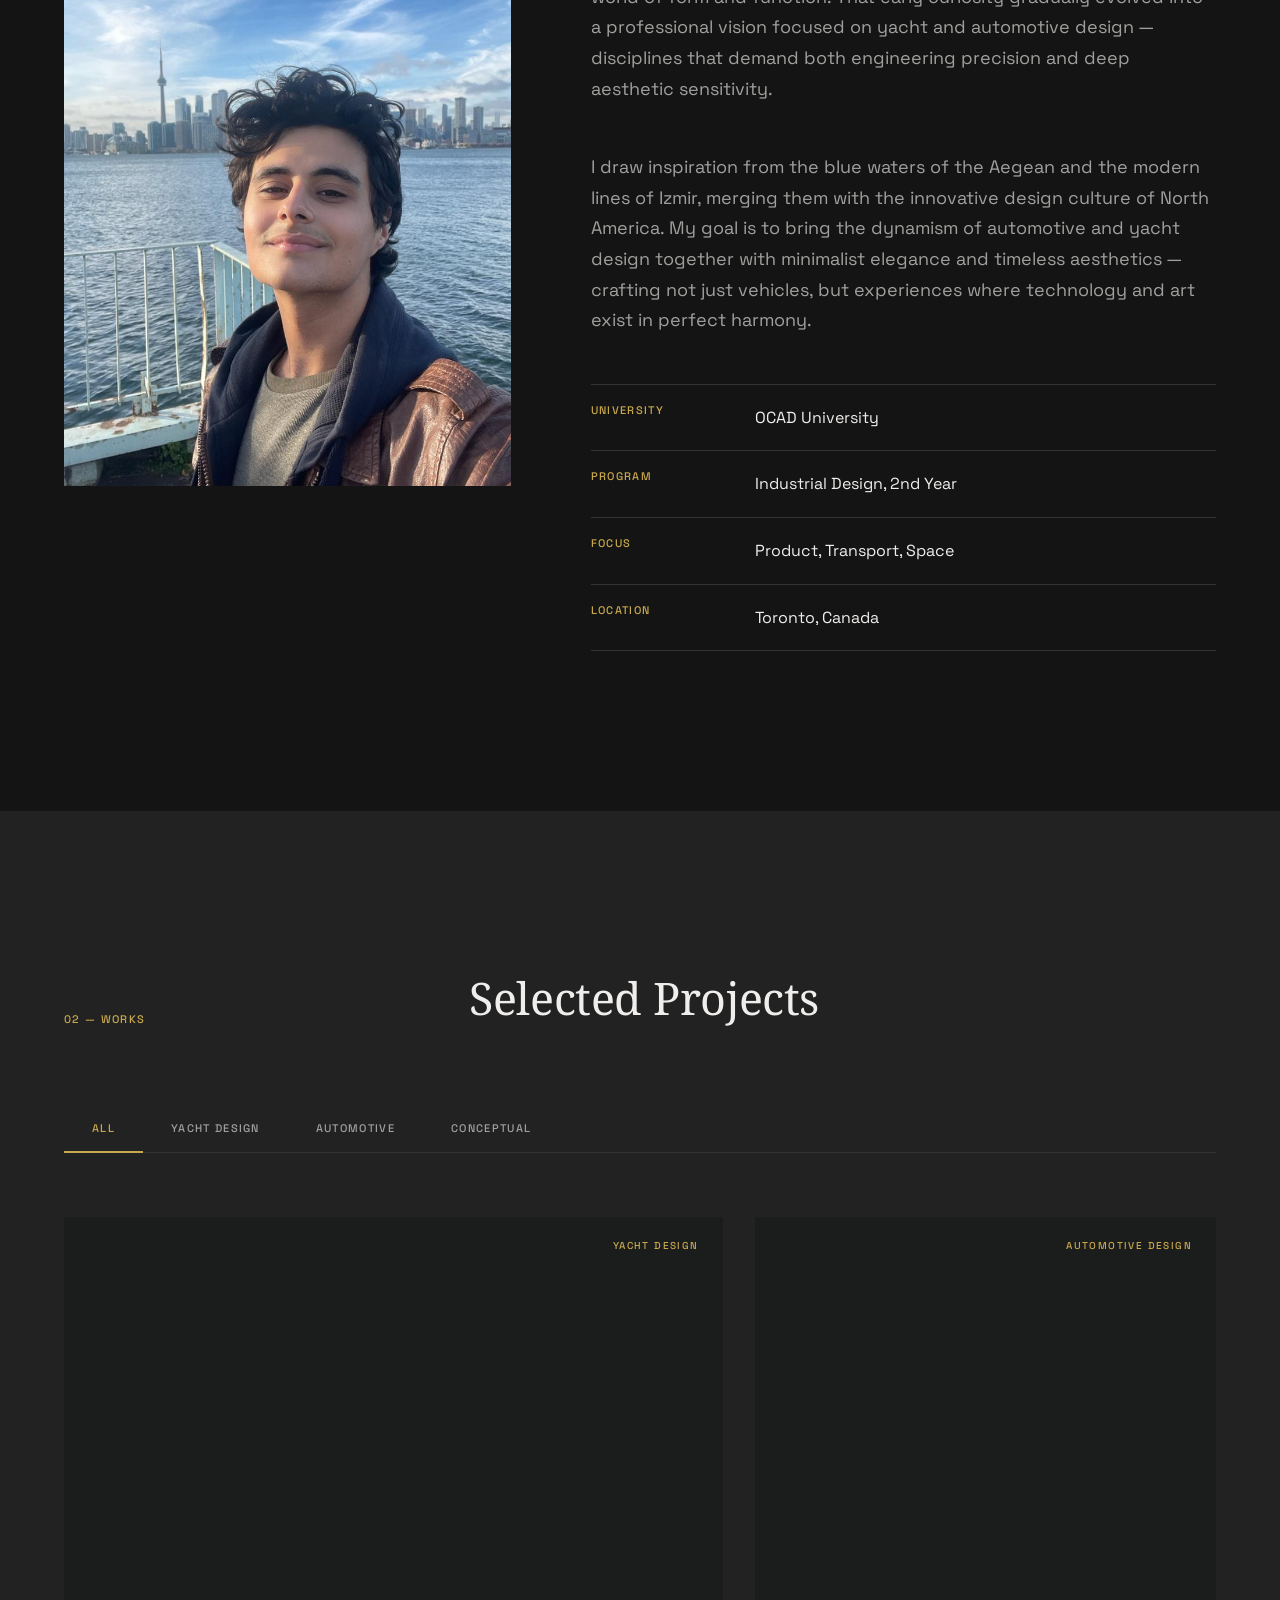
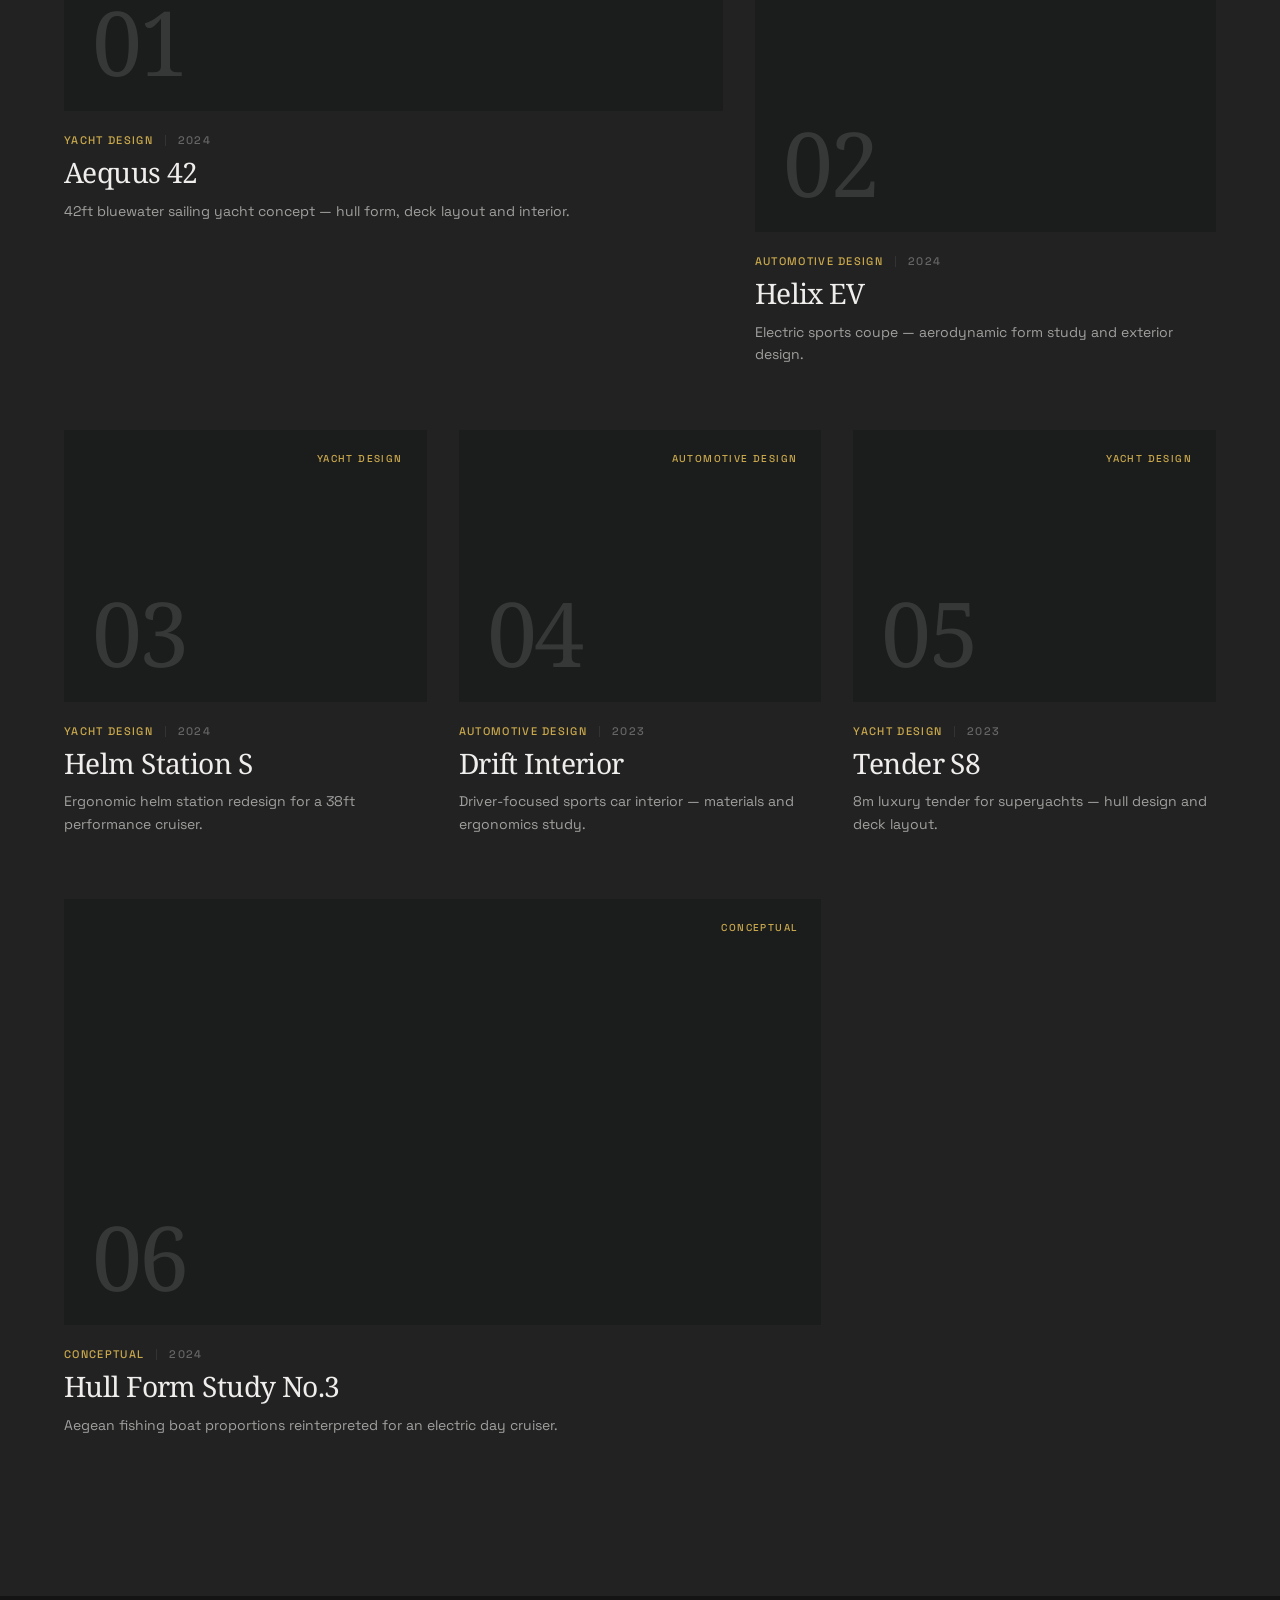
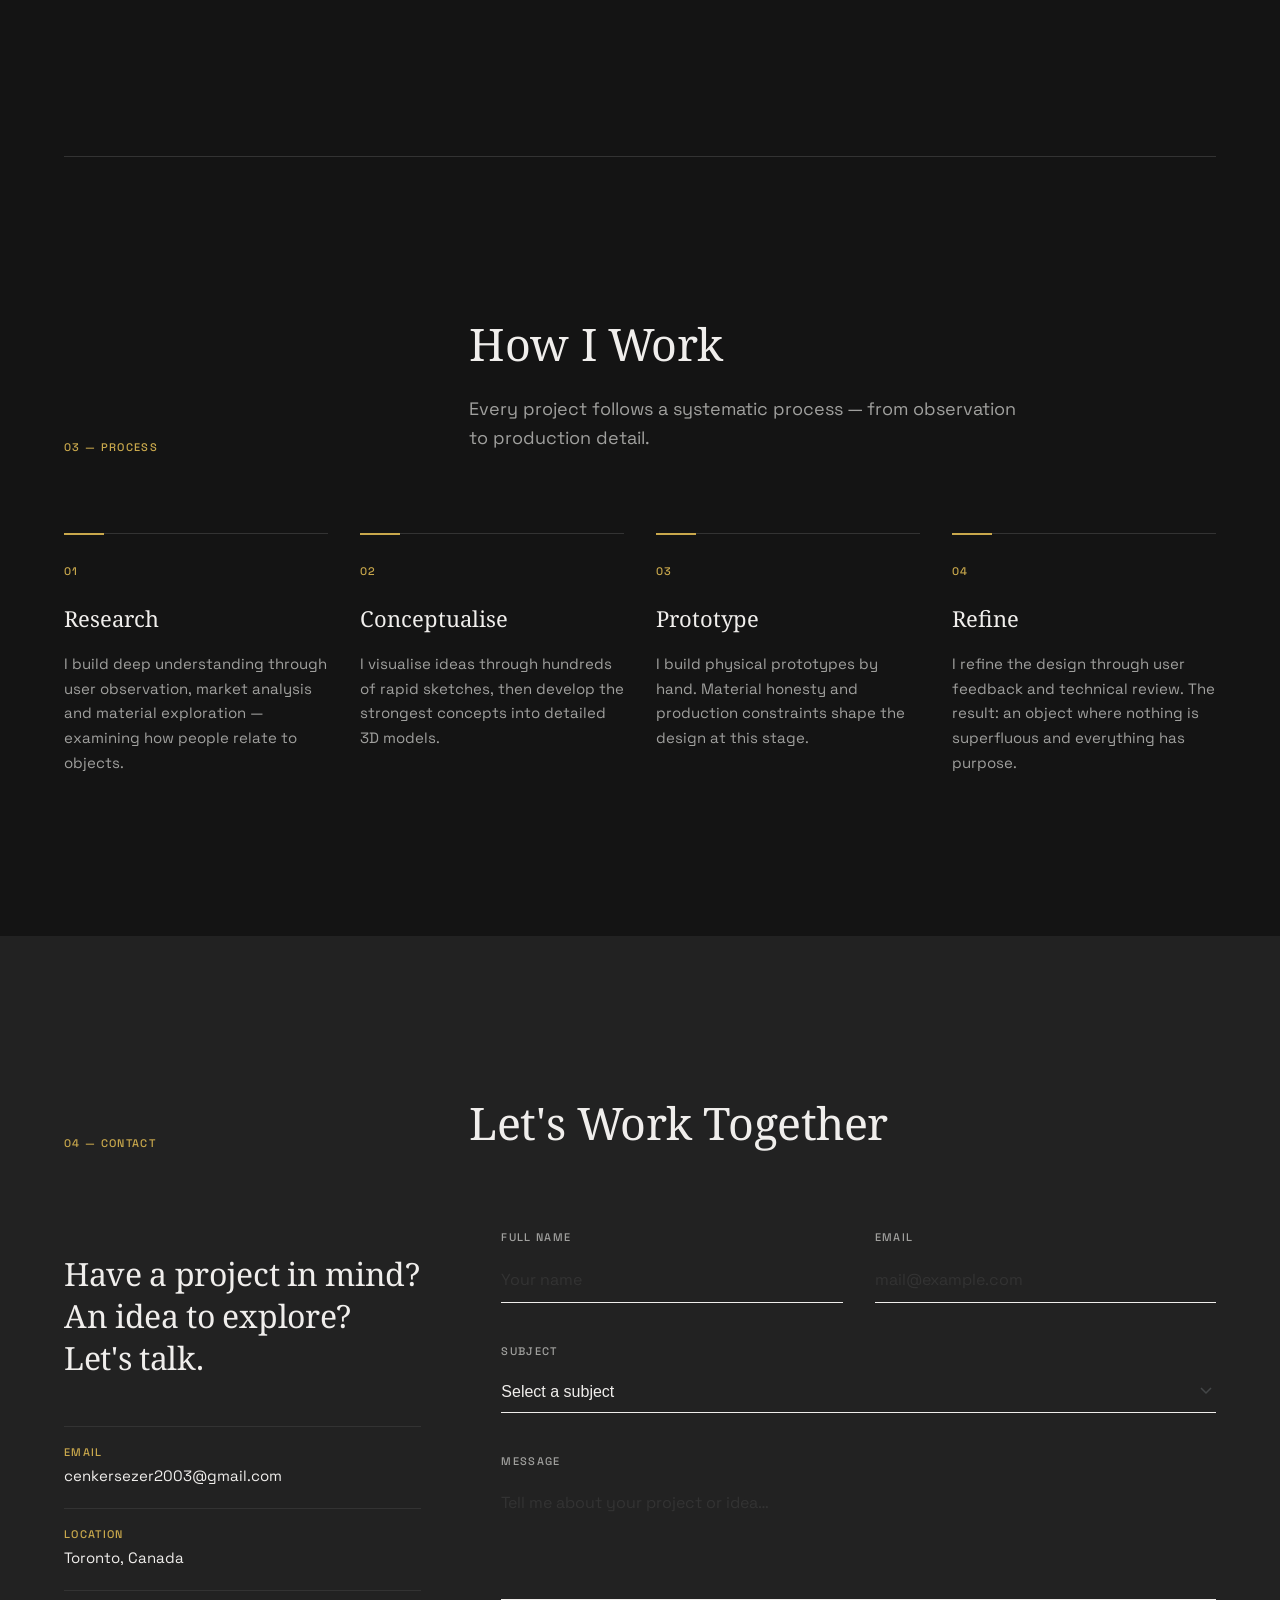
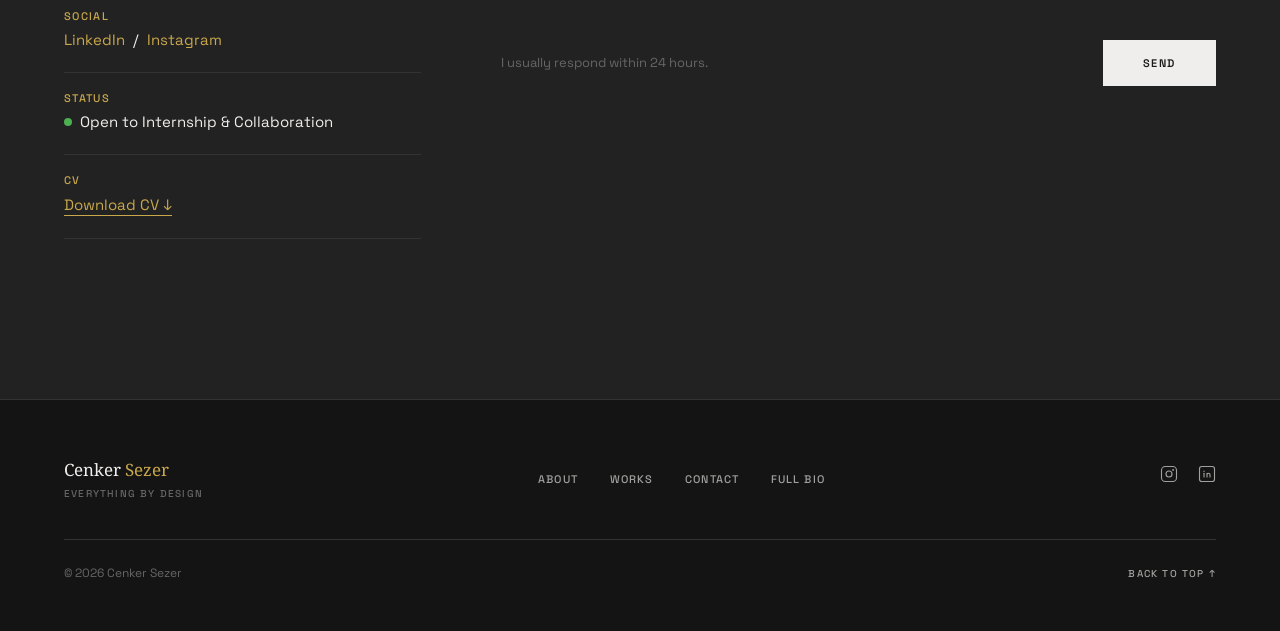
==== commit fede9738: "Update nav tagline to 2026 Portfolio" ====
--- a/index.html
+++ b/index.html
@@ -1042,7 +1042,7 @@
         </svg>
         <span>Cenker <span>Sezer</span></span>
       </a>
-      <span class="nav-tagline label-caps">Portfolio</span>
+      <span class="nav-tagline label-caps">2026 Portfolio</span>
       <ul class="nav-links" id="navLinks">
         <li><a href="about.html" class="label-caps">About</a></li>
         <li><a href="#portfolio" class="label-caps">Works</a></li>
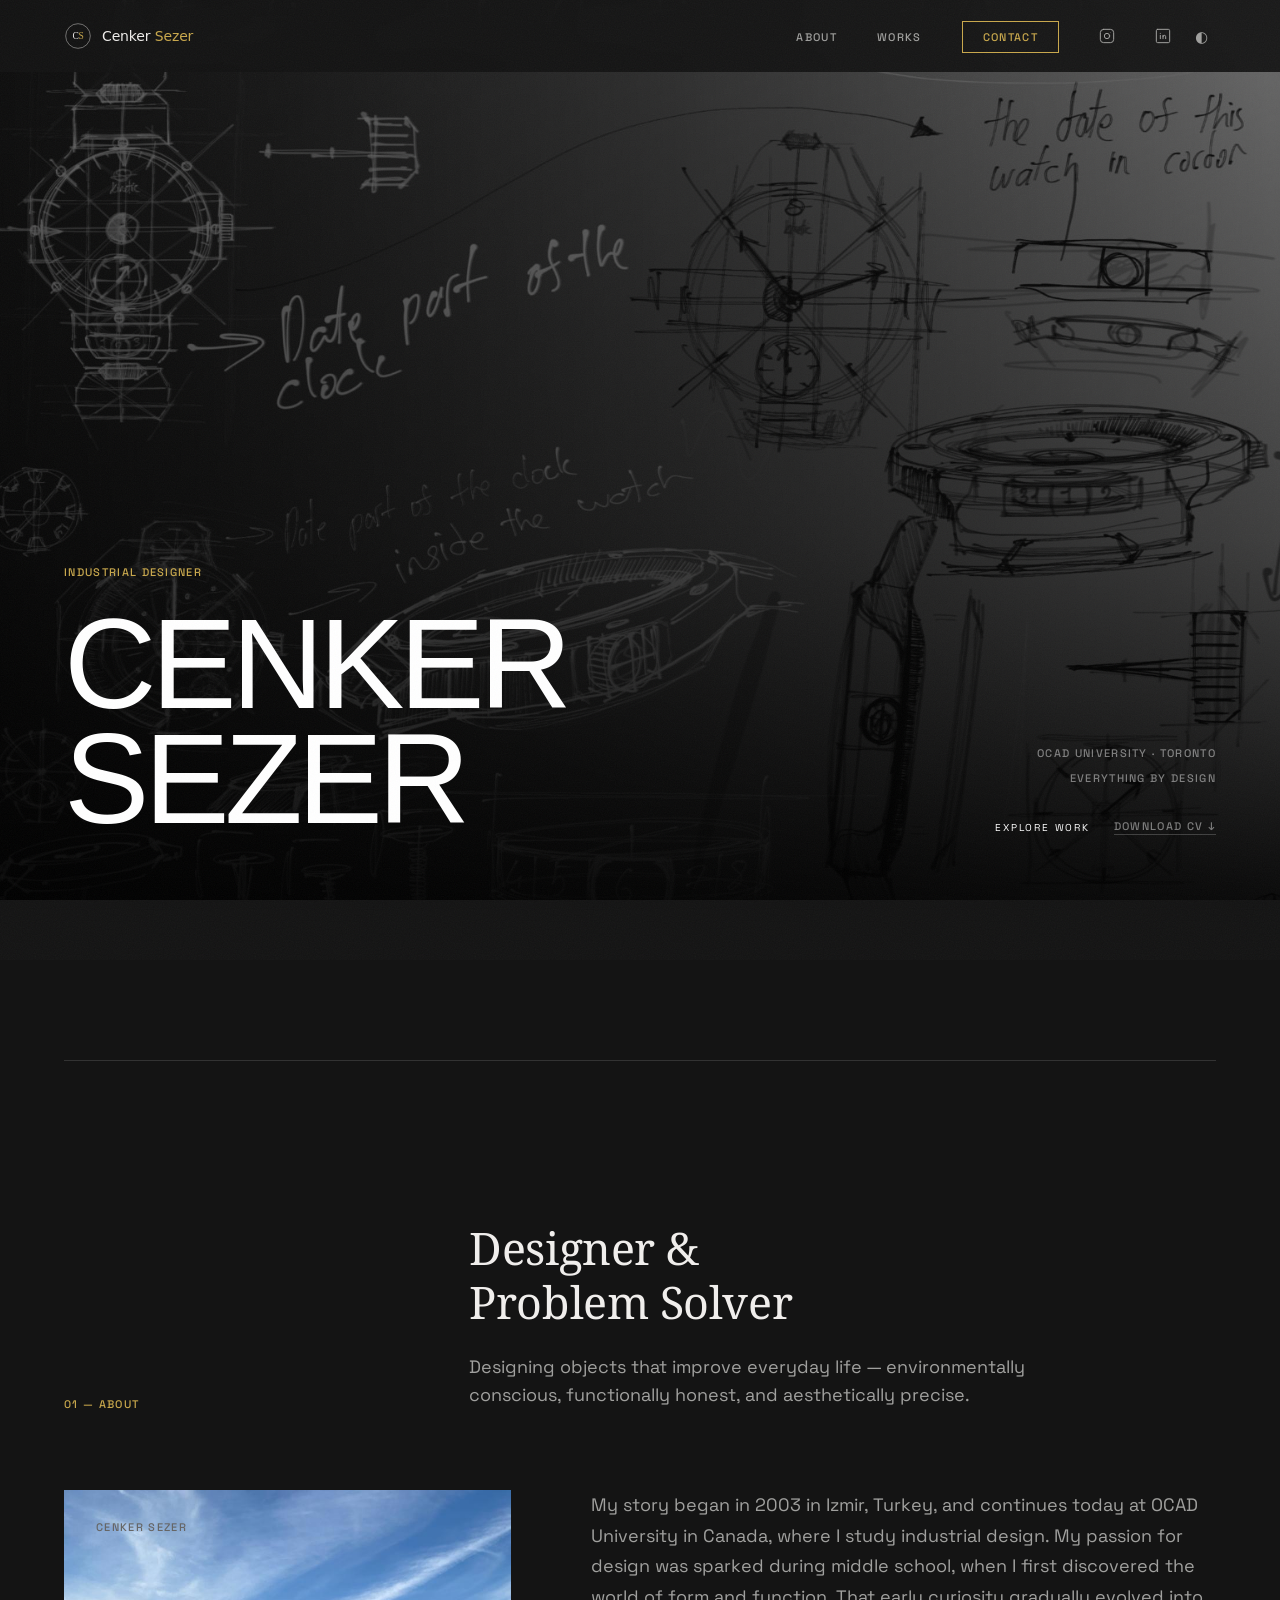
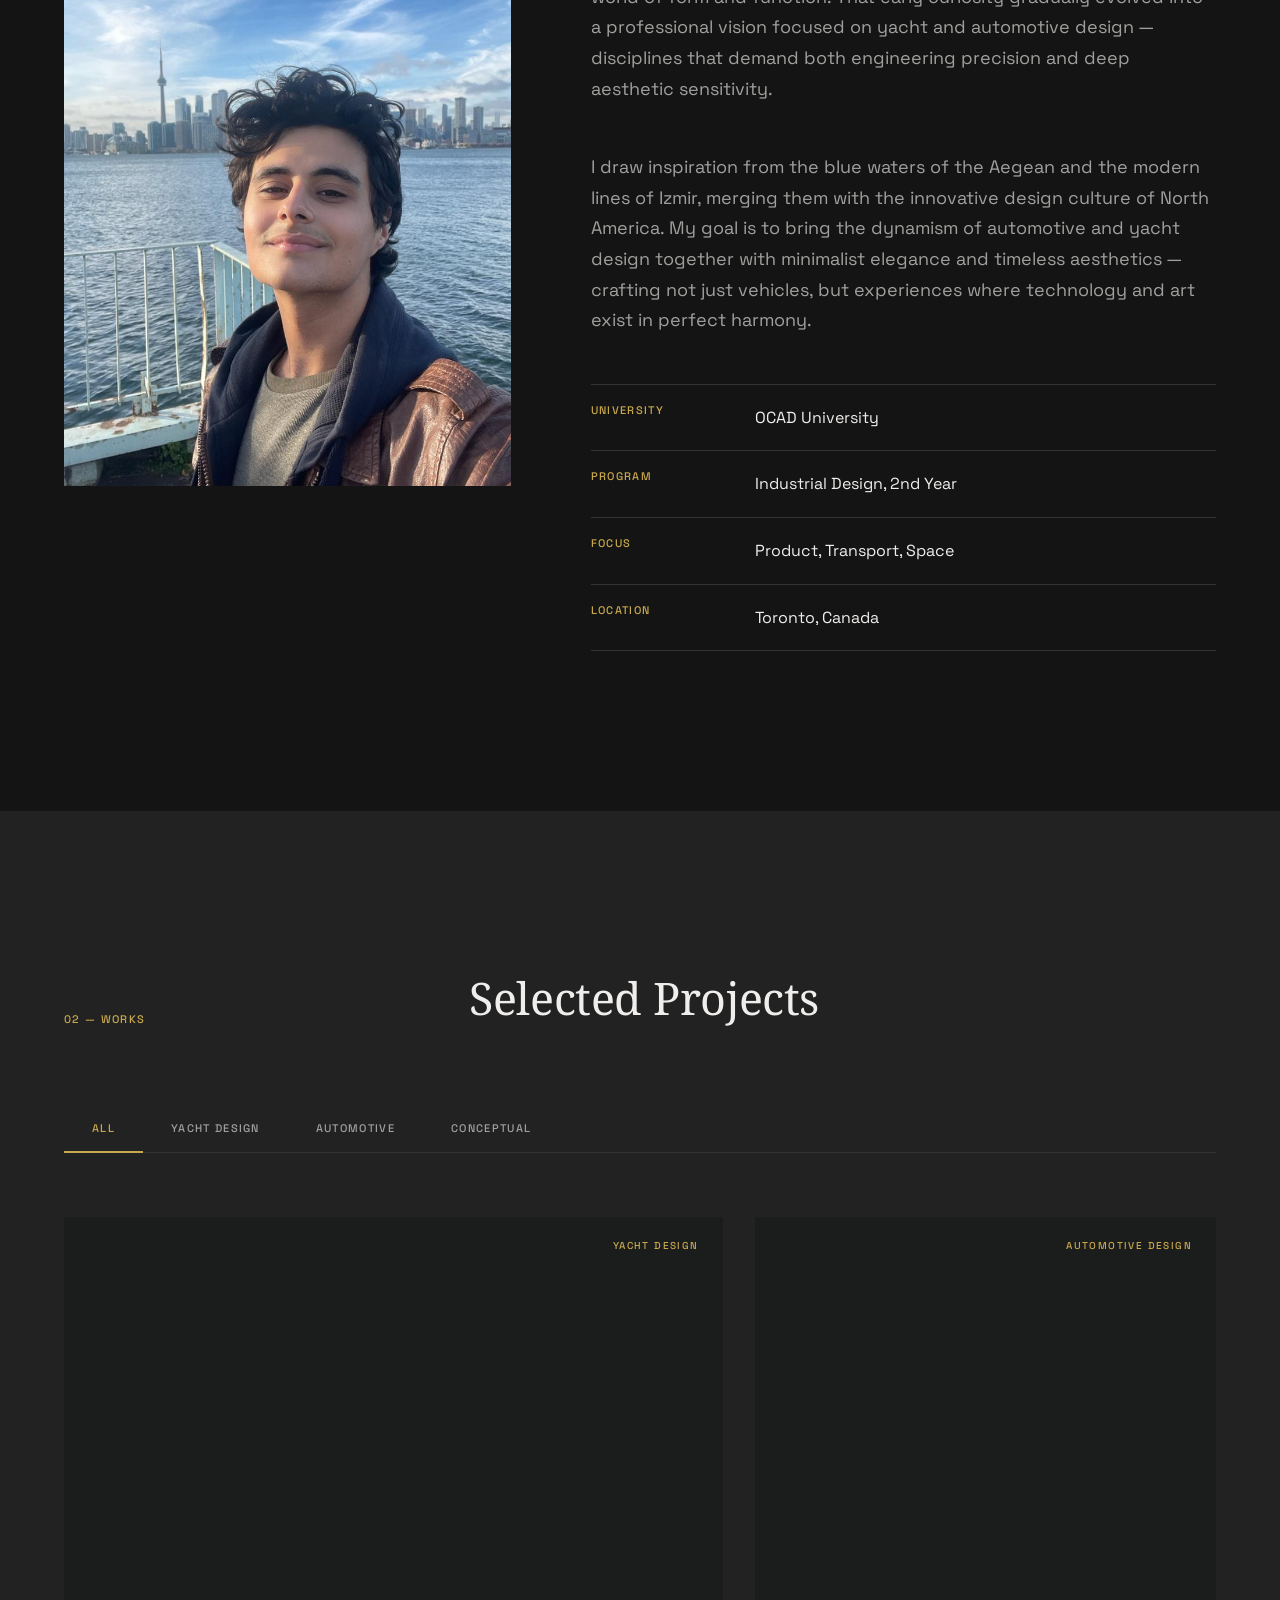
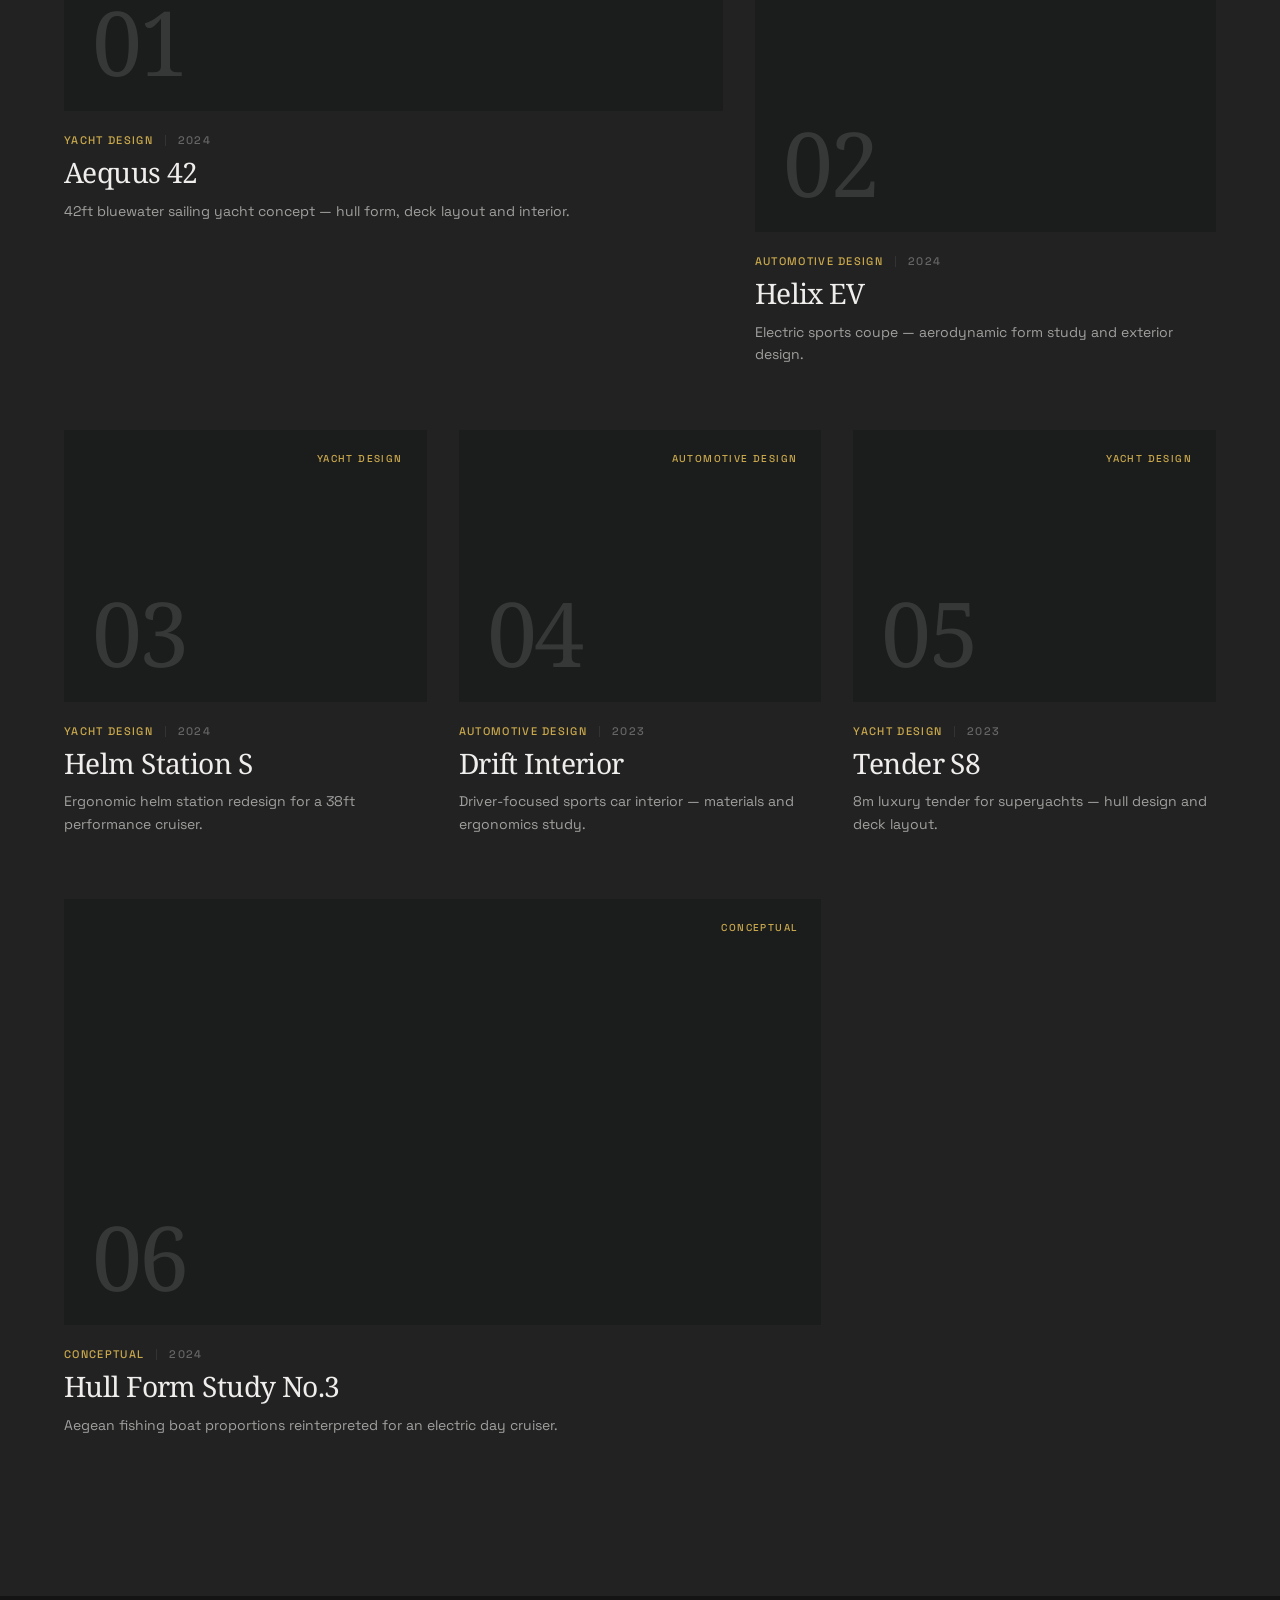
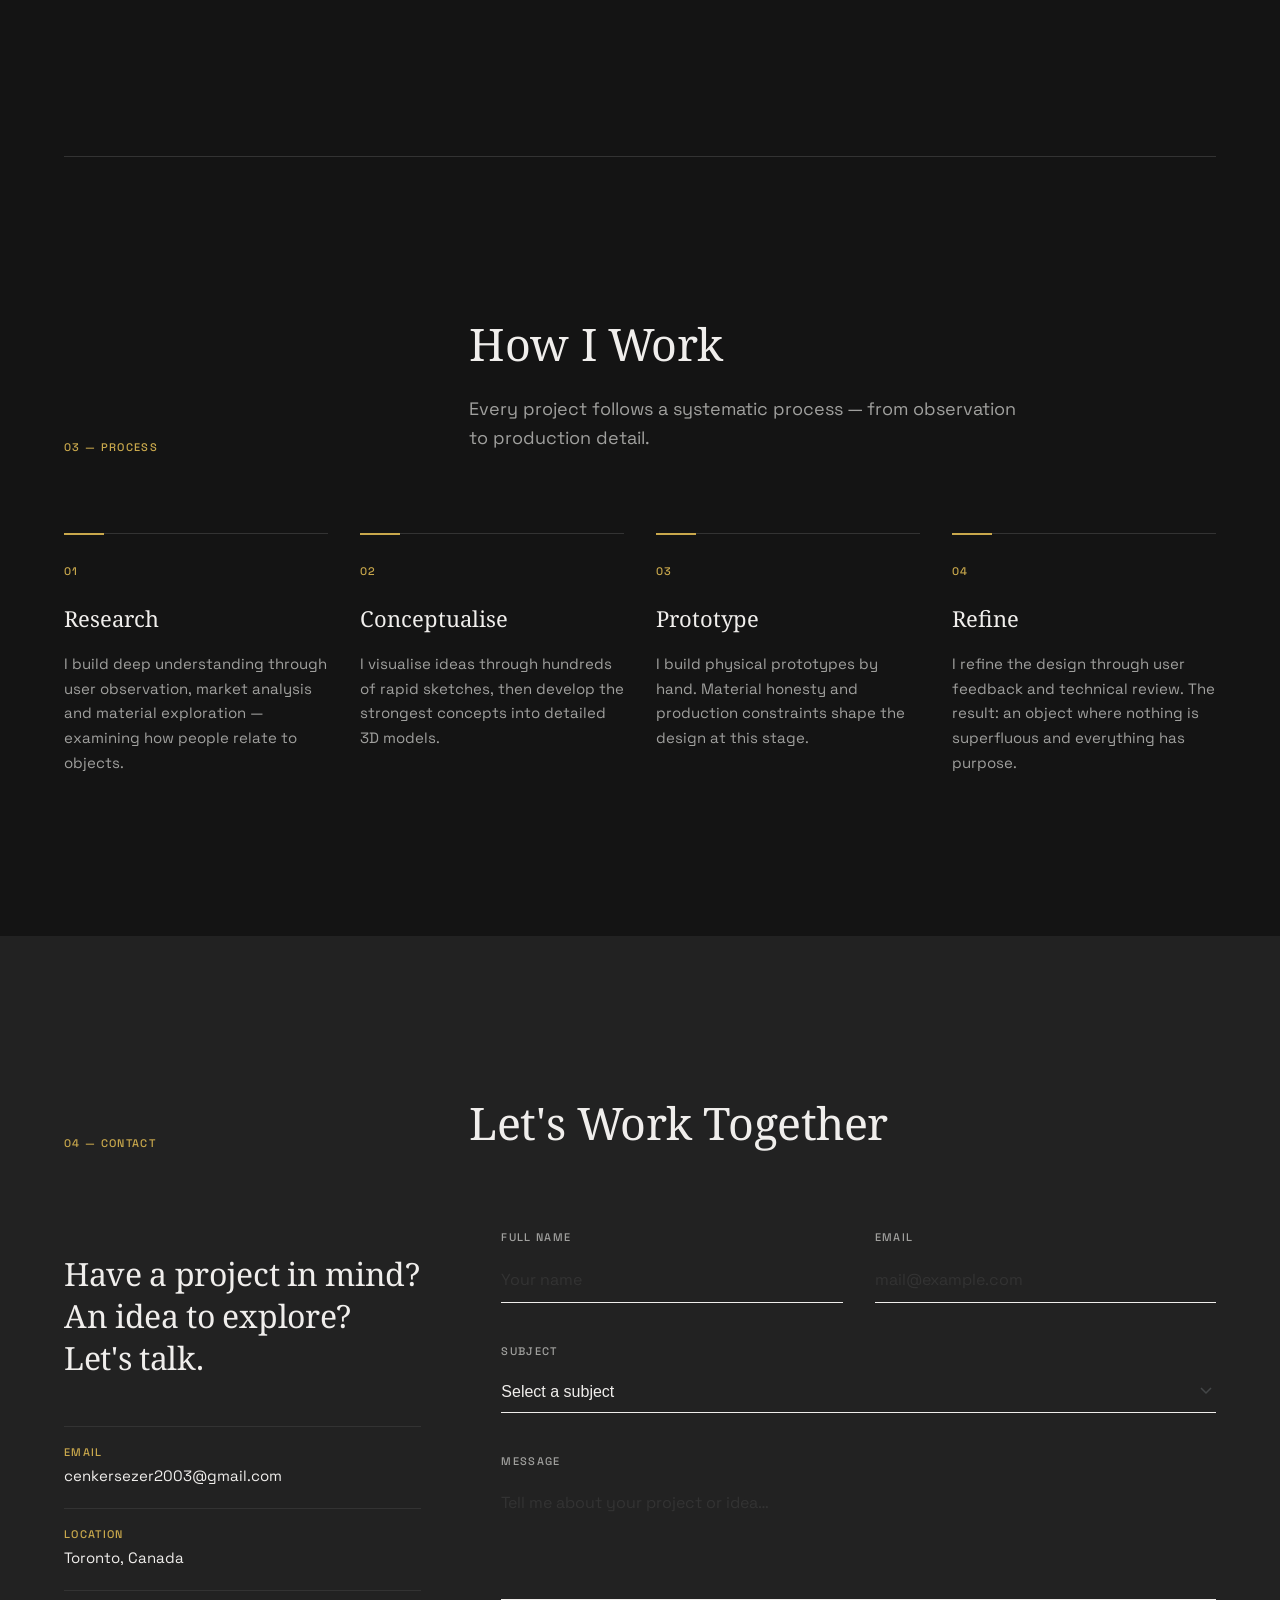
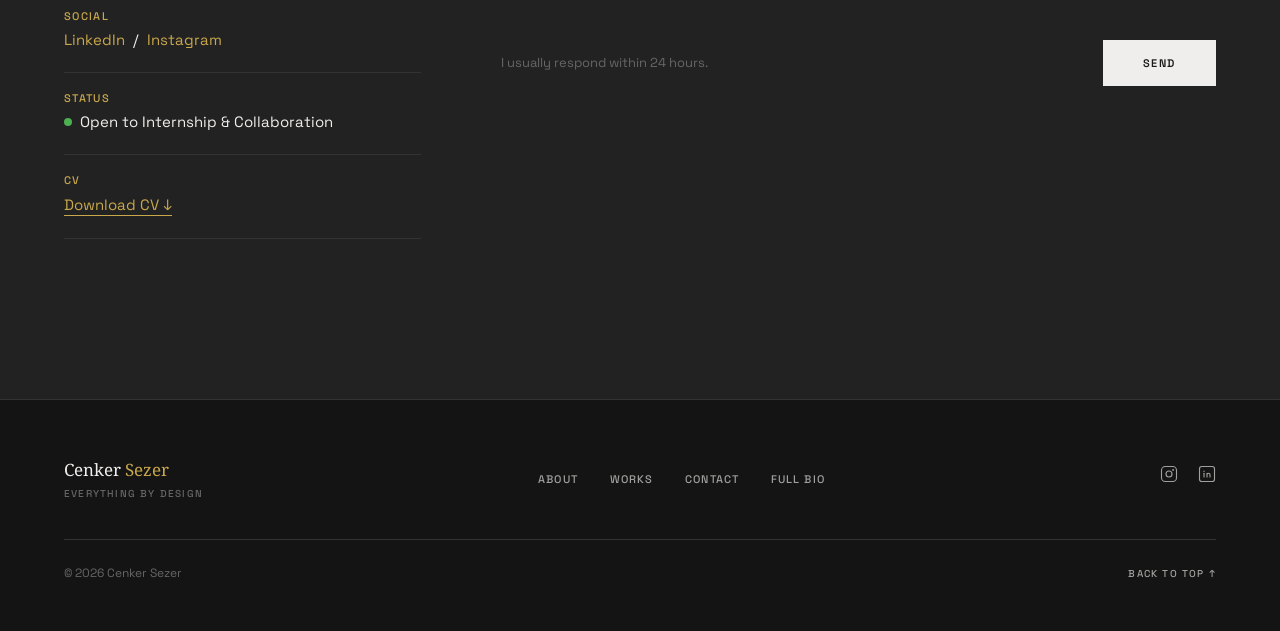
==== commit e44706c4: "Remove nav tagline" ====
--- a/index.html
+++ b/index.html
@@ -1042,7 +1042,6 @@
         </svg>
         <span>Cenker <span>Sezer</span></span>
       </a>
-      <span class="nav-tagline label-caps">2026 Portfolio</span>
       <ul class="nav-links" id="navLinks">
         <li><a href="about.html" class="label-caps">About</a></li>
         <li><a href="#portfolio" class="label-caps">Works</a></li>
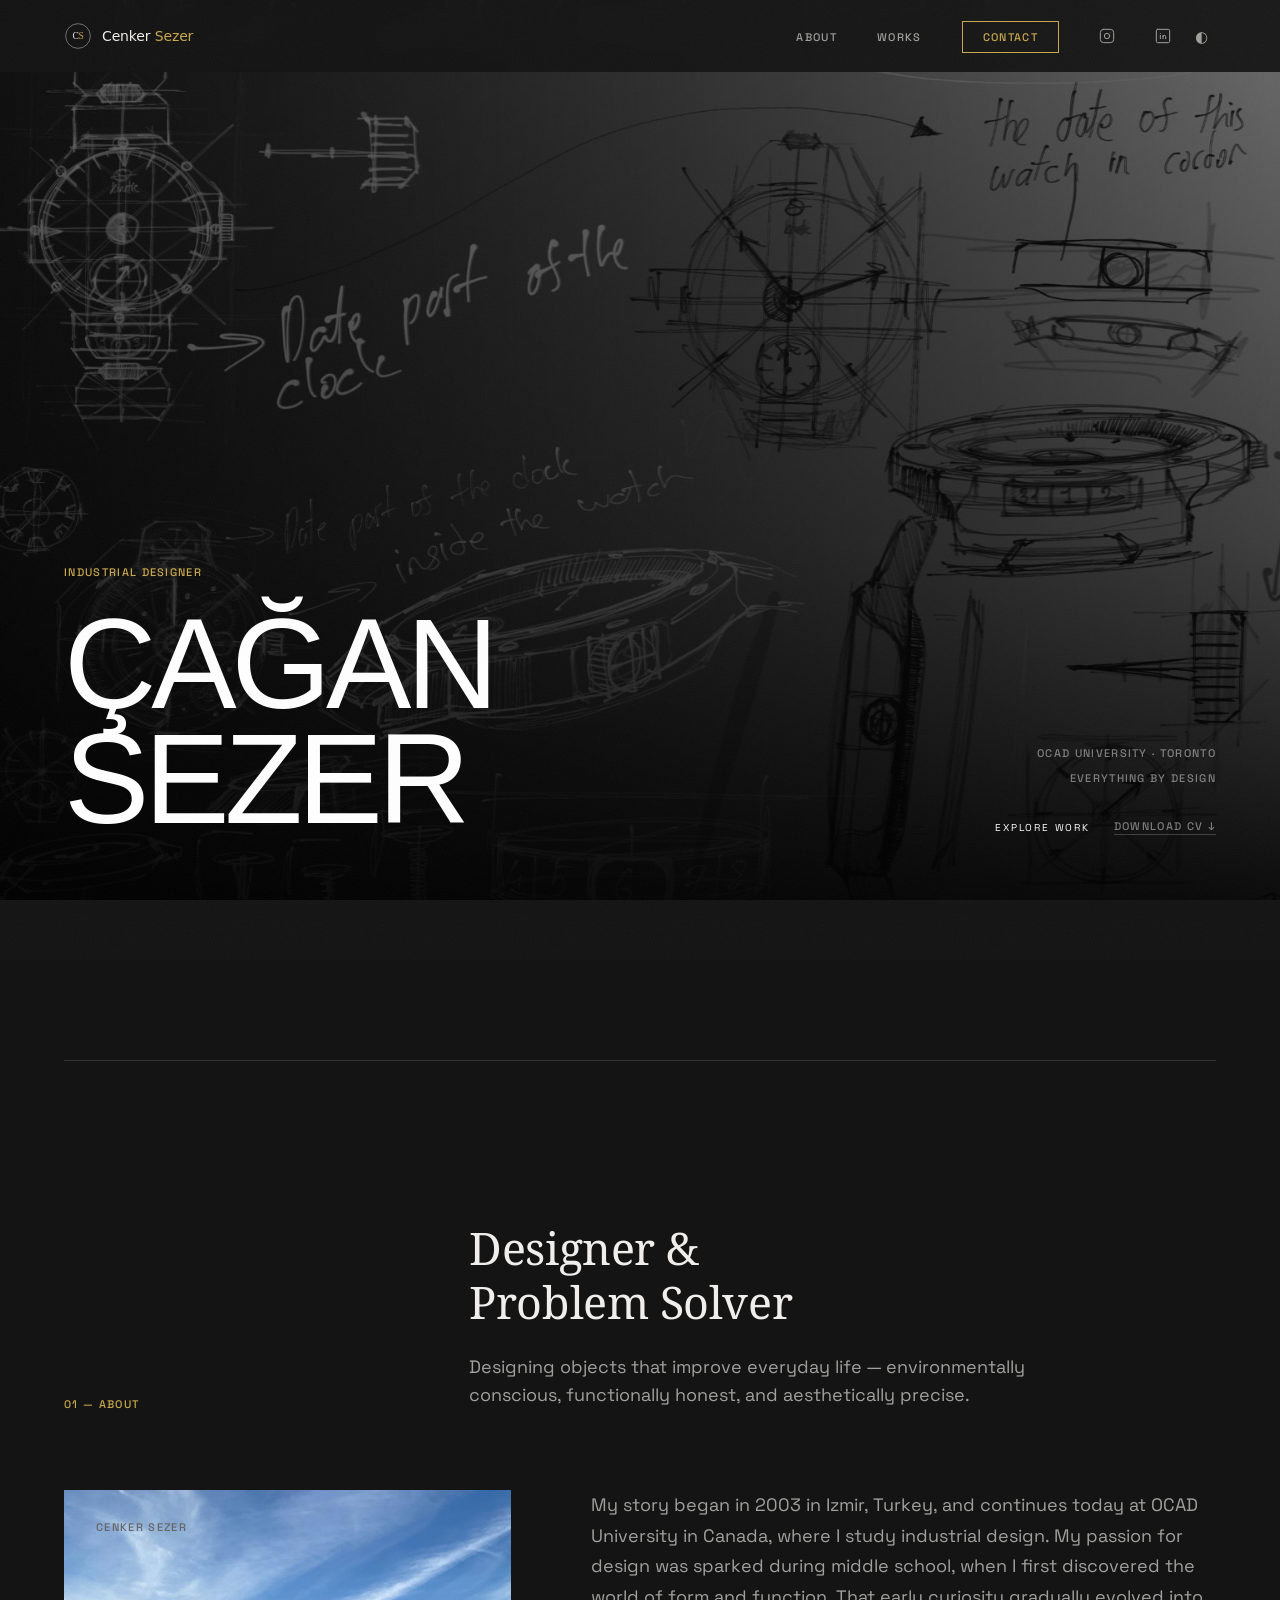
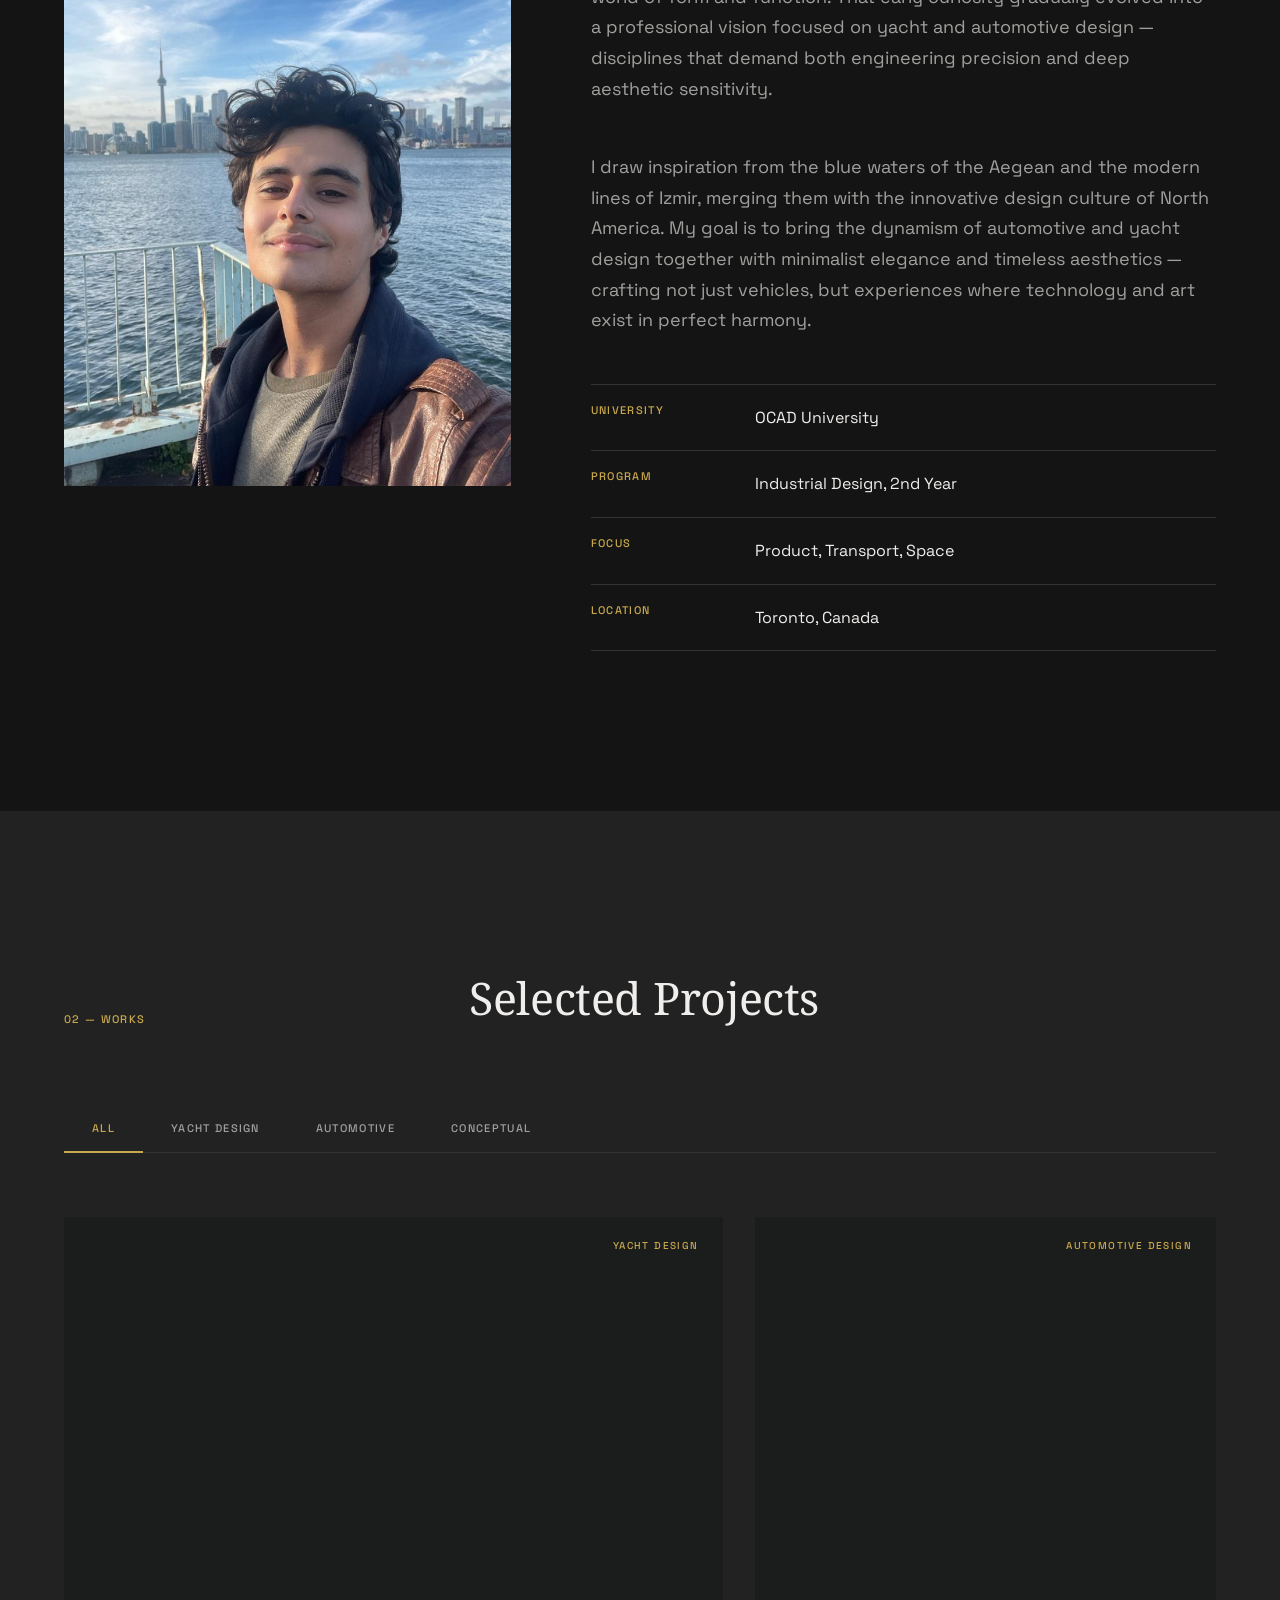
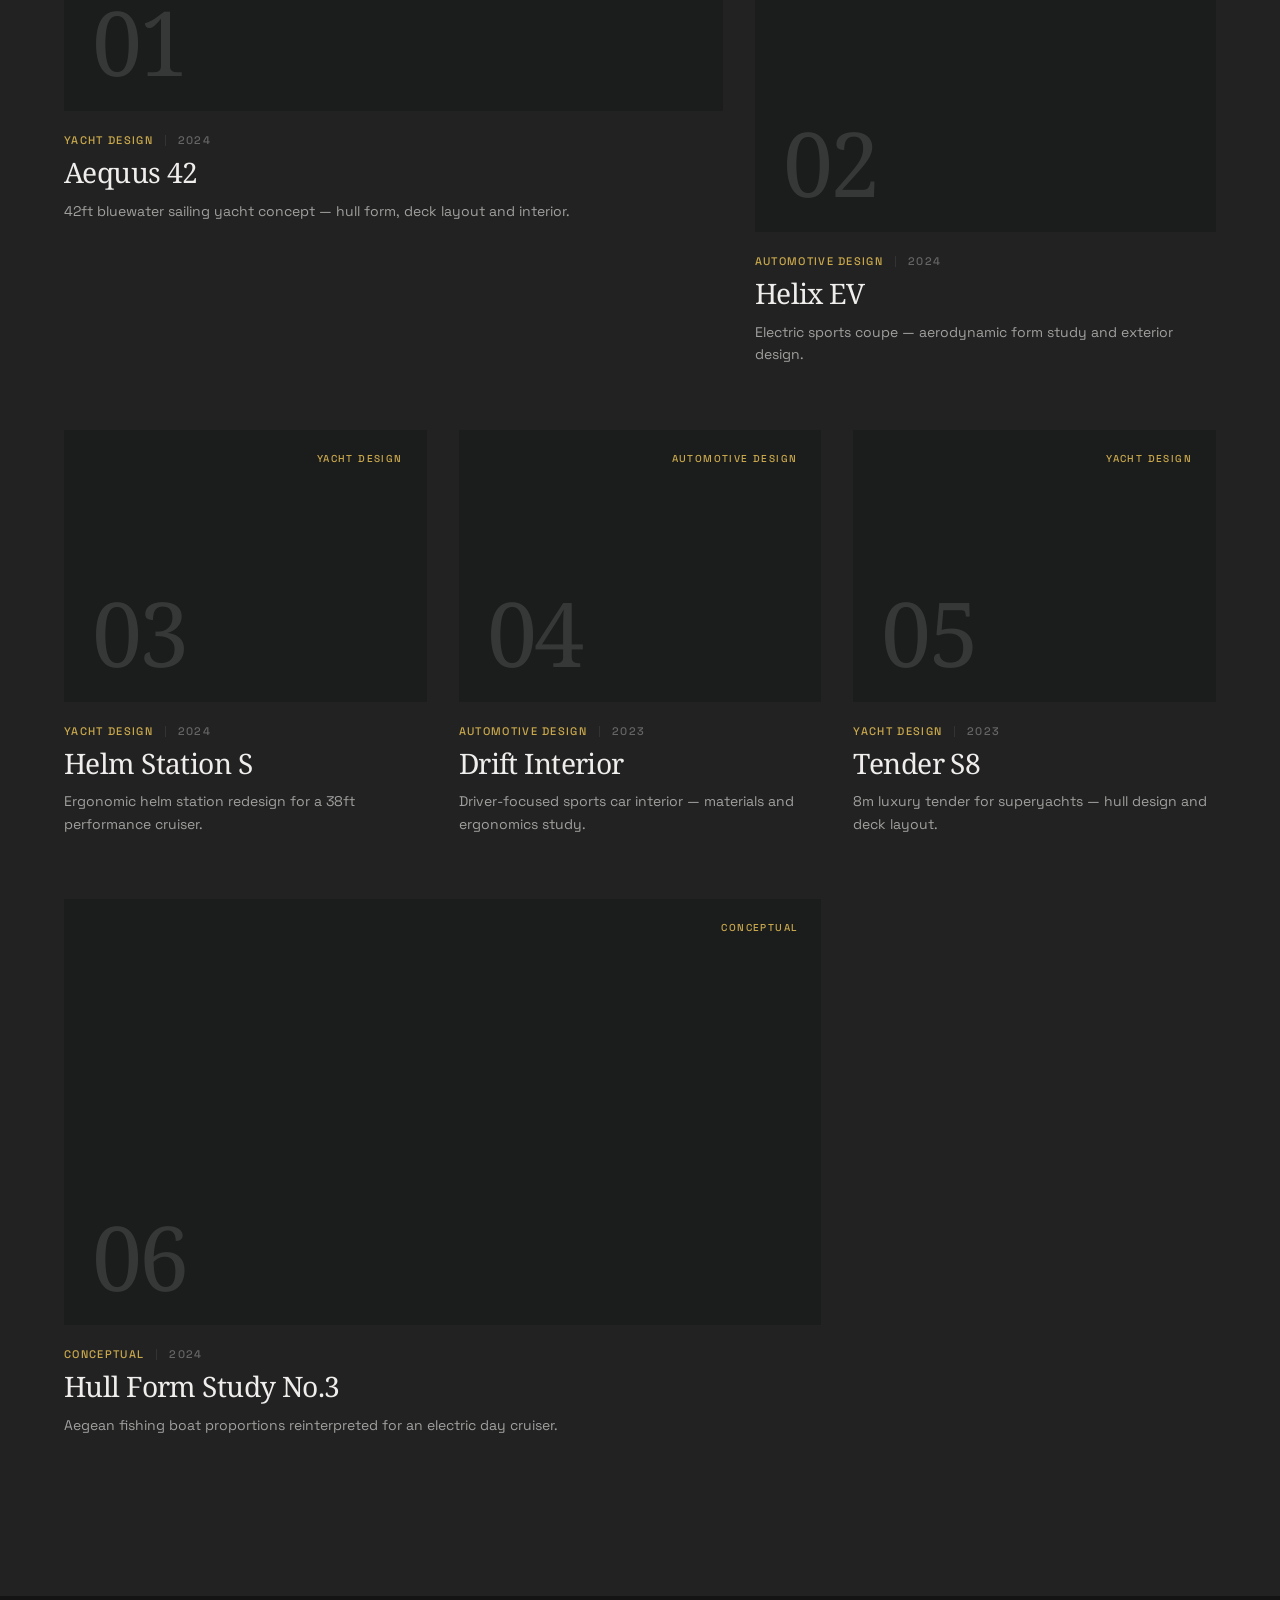
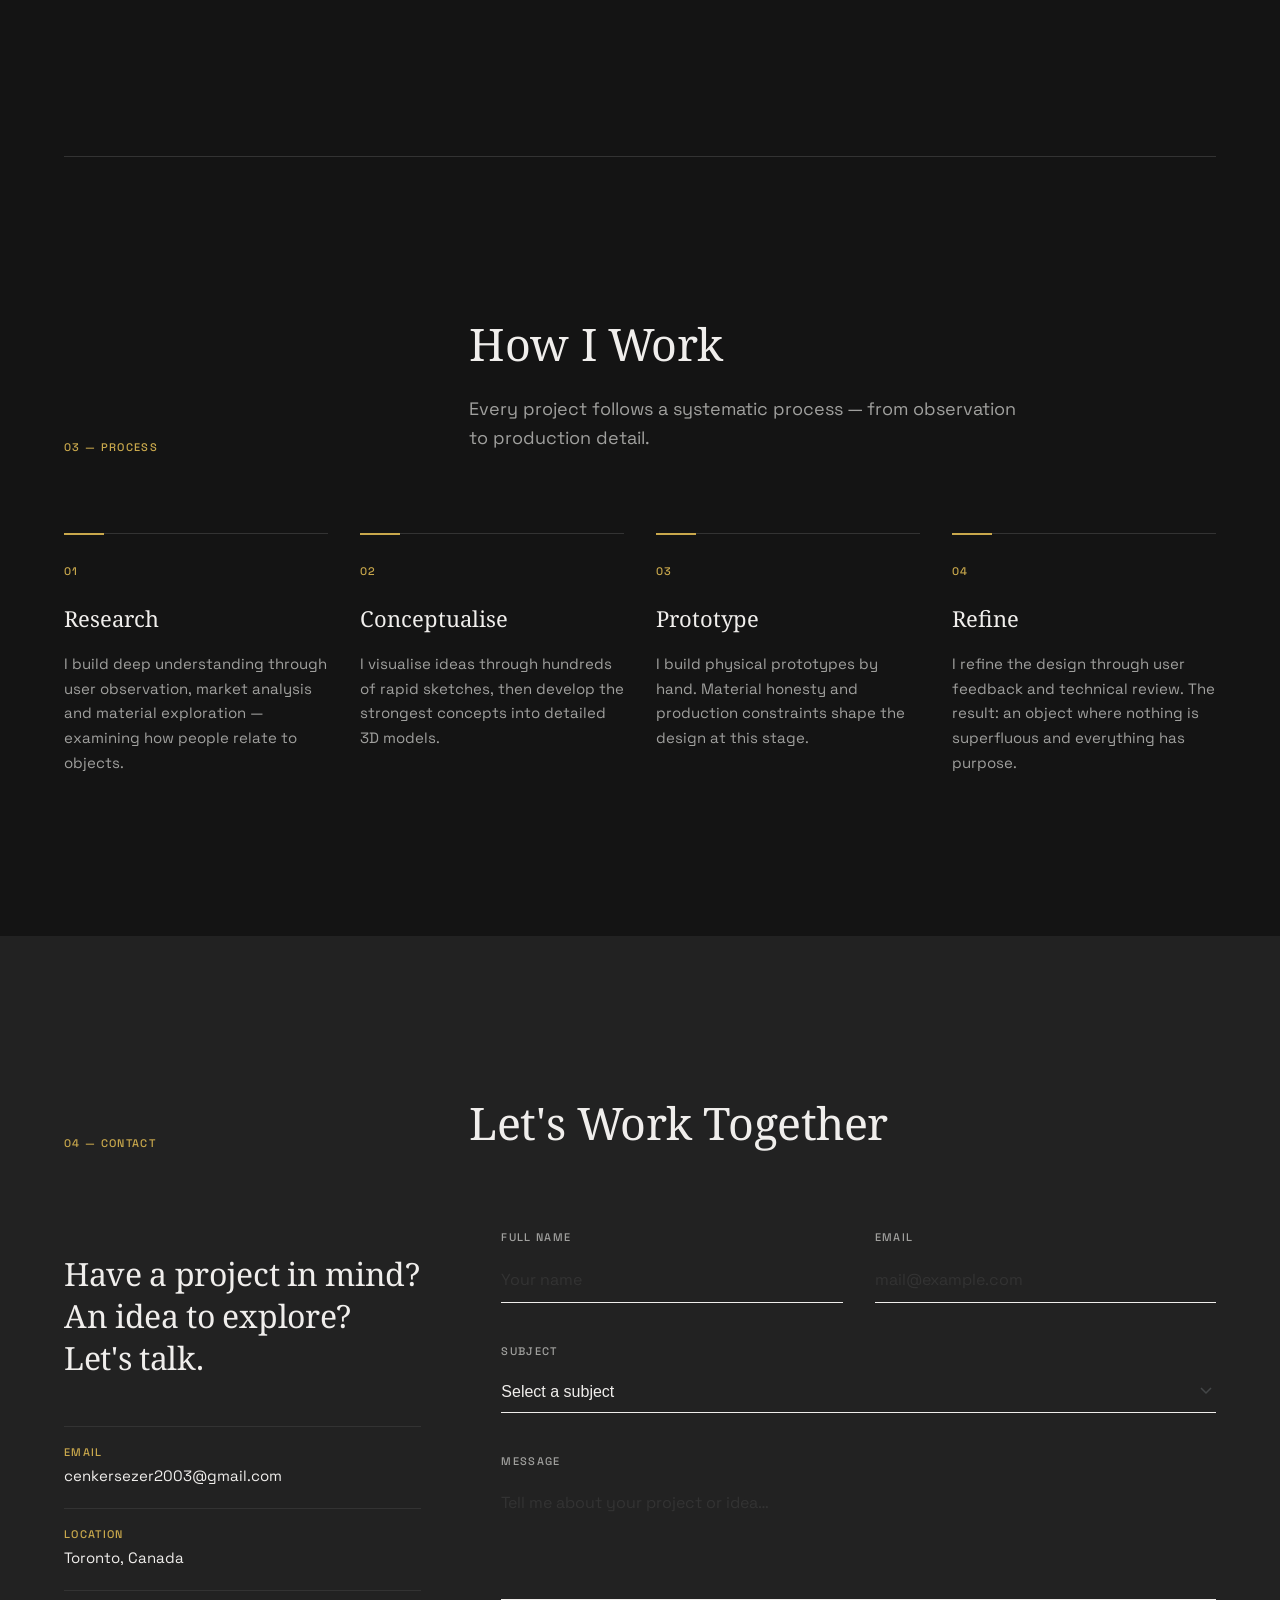
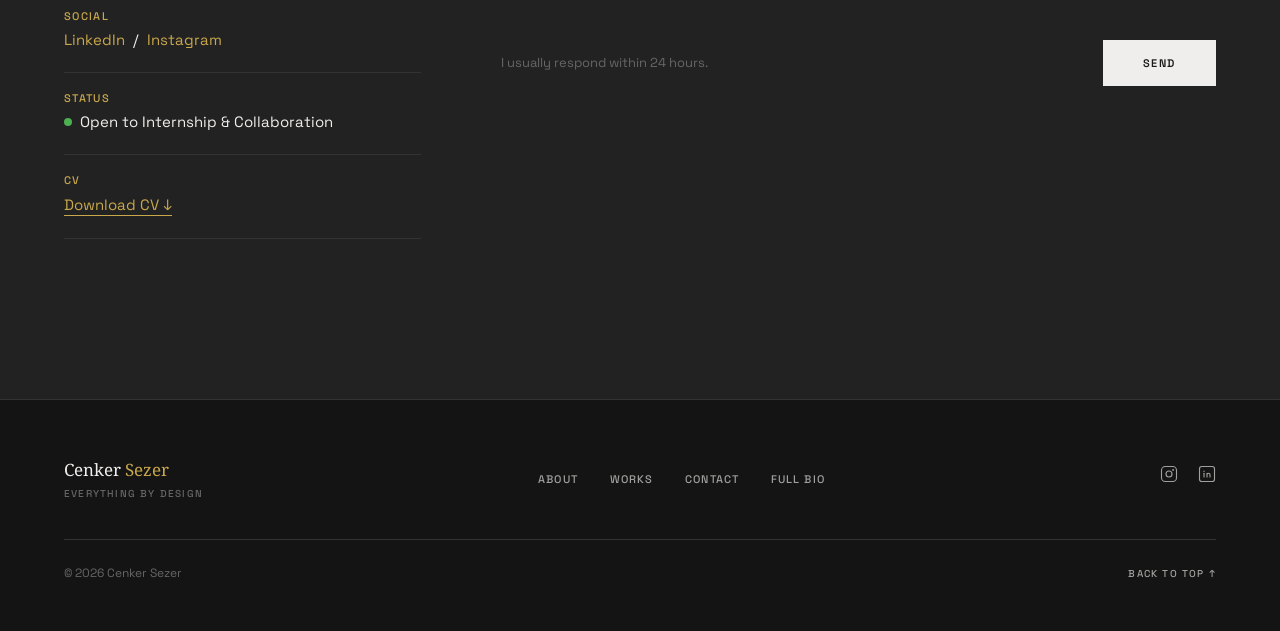
==== commit 08c43c9b: "Hero title: Cenker Sezer → Çağan Sezer" ====
--- a/index.html
+++ b/index.html
@@ -1082,7 +1082,7 @@
     <div class="hero-content">
       <div>
         <span class="label-caps hero-eyebrow">Industrial Designer</span>
-        <h1 class="hero-title">Cenker<br>Sezer</h1>
+        <h1 class="hero-title">Çağan<br>Sezer</h1>
       </div>
       <div class="hero-right-info">
         <div class="hero-meta">
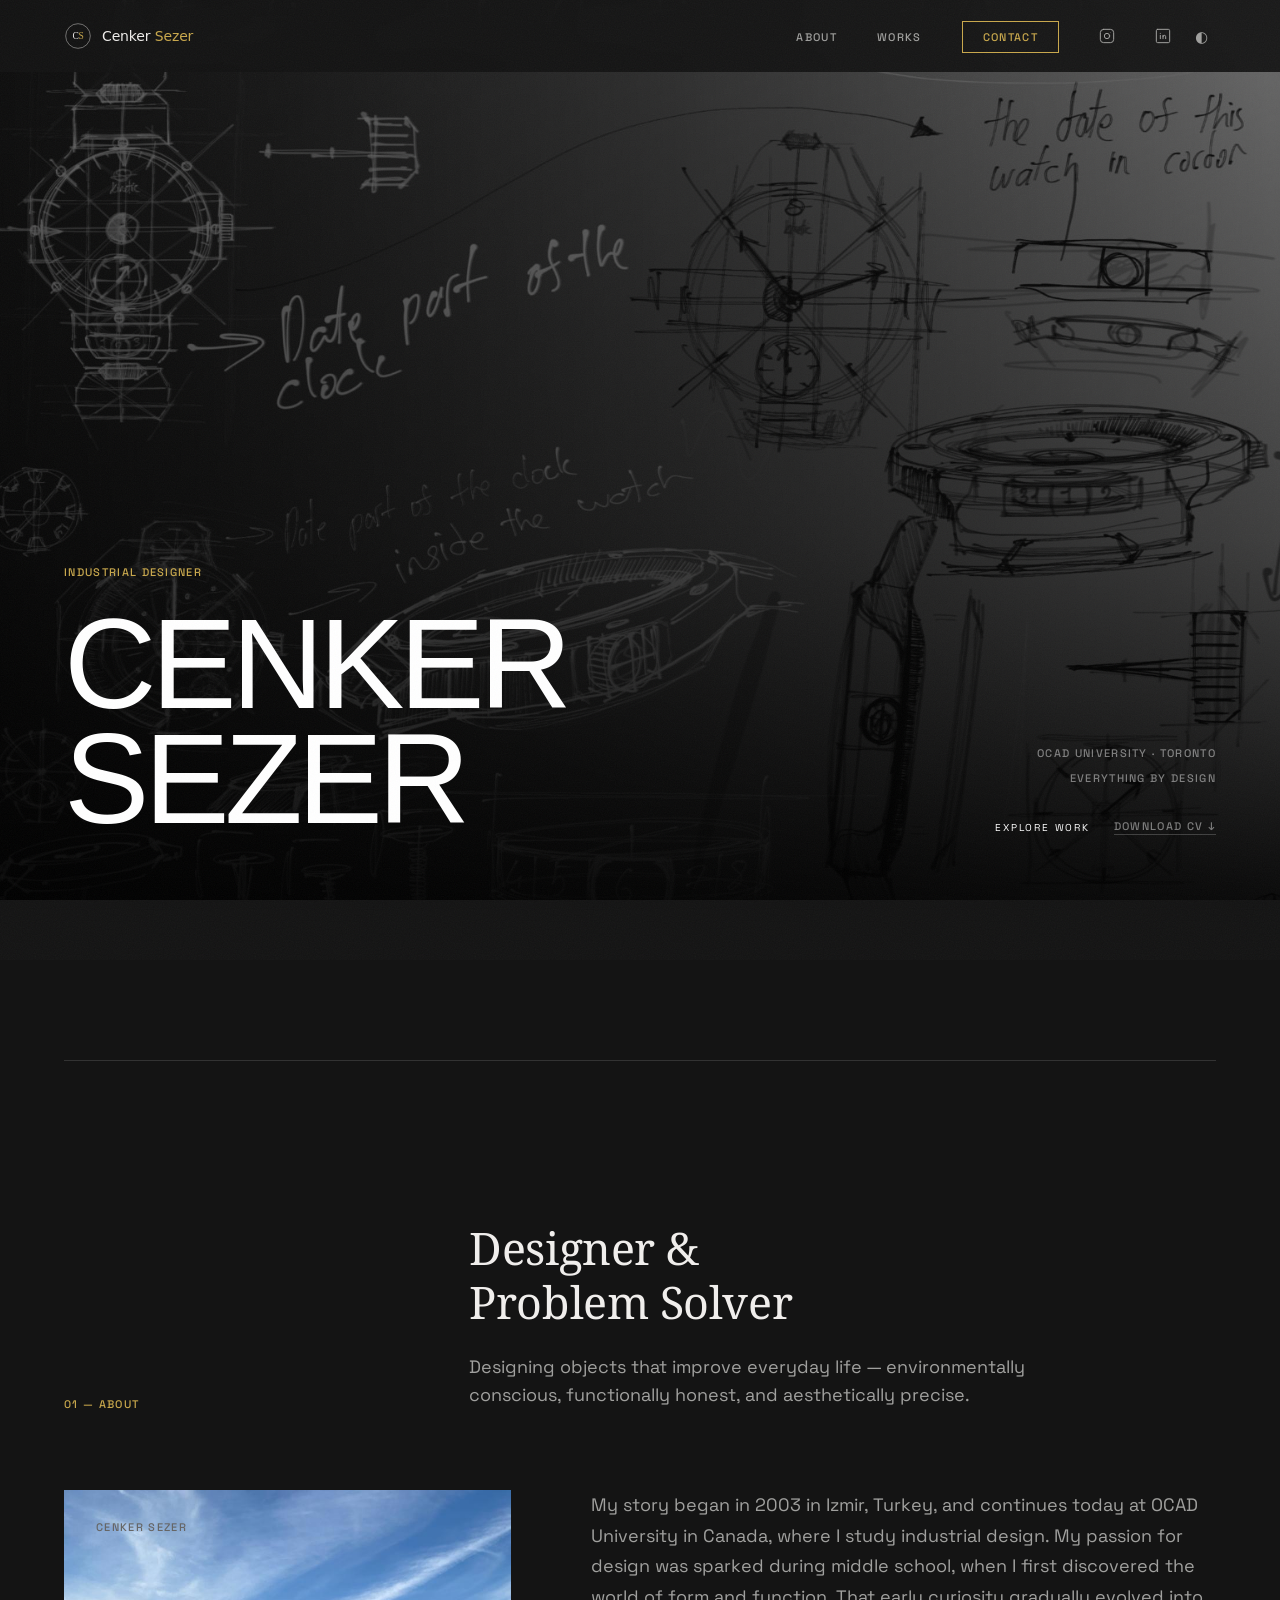
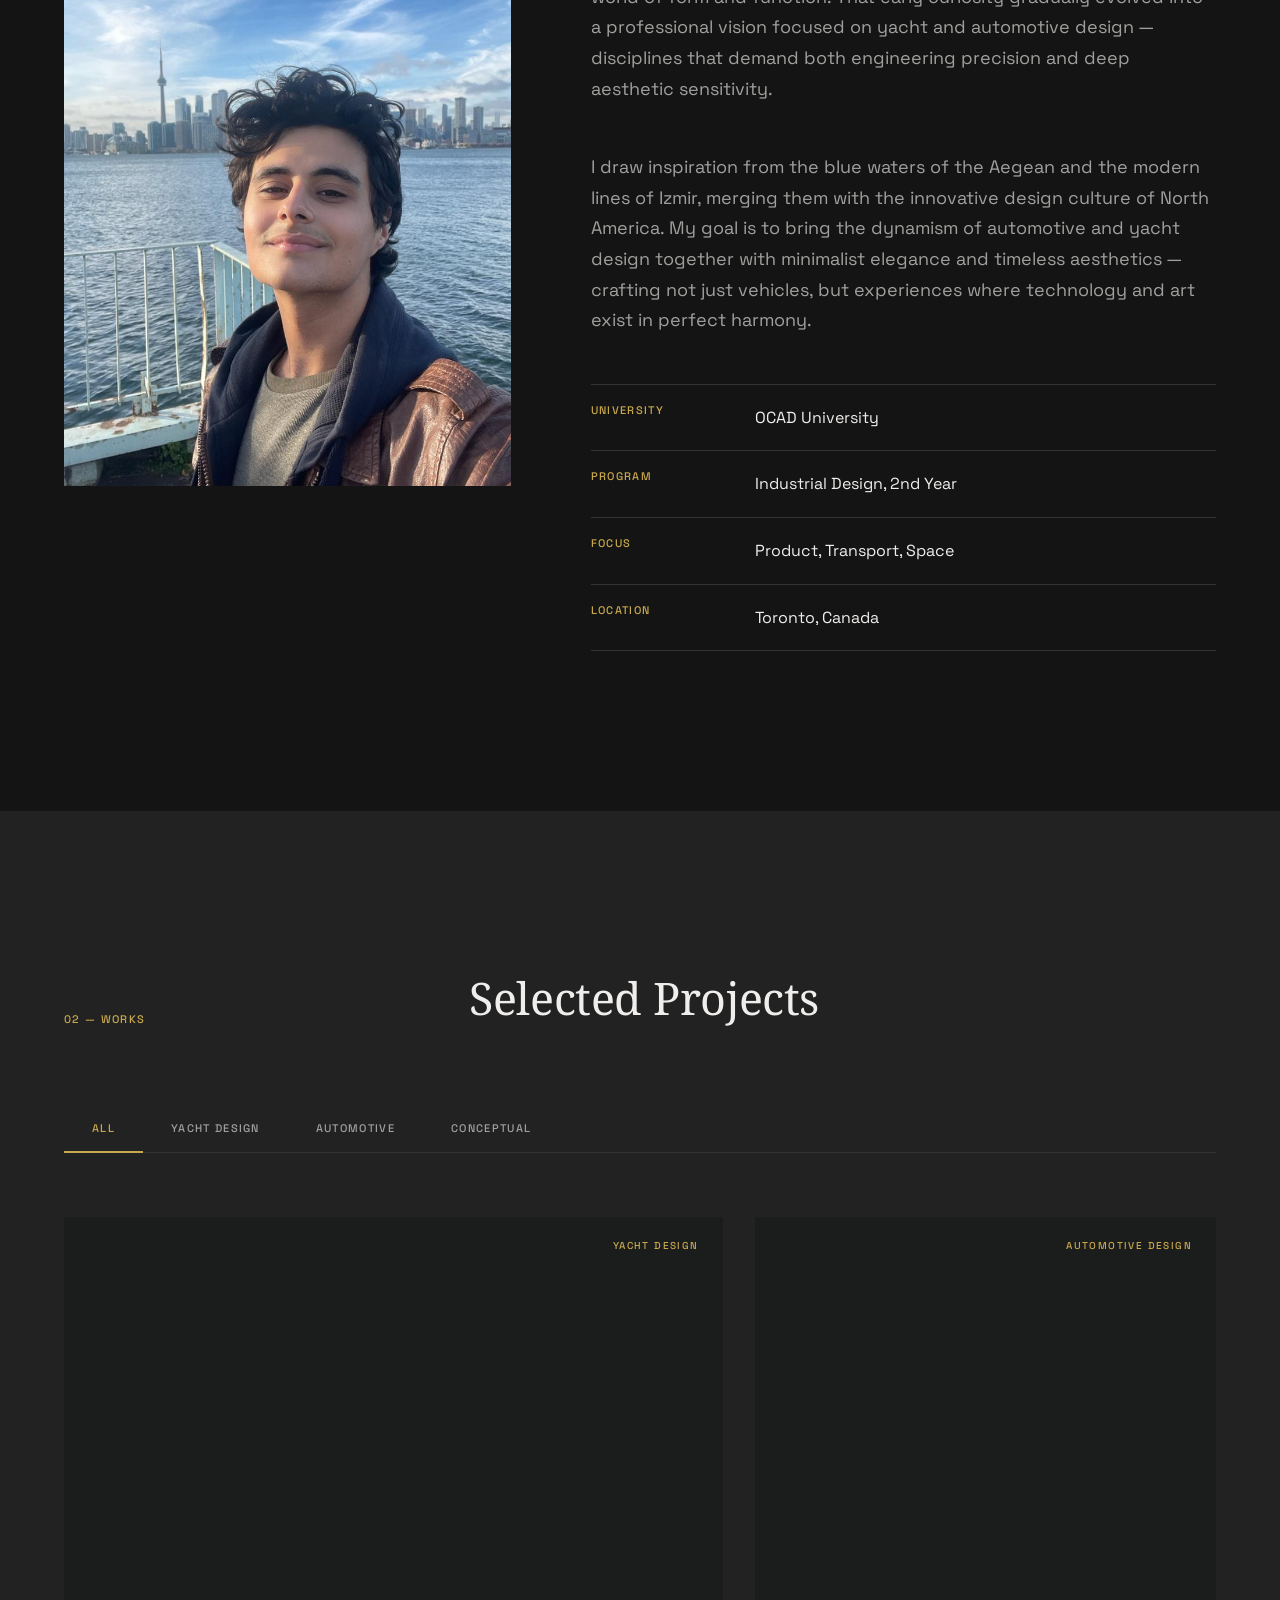
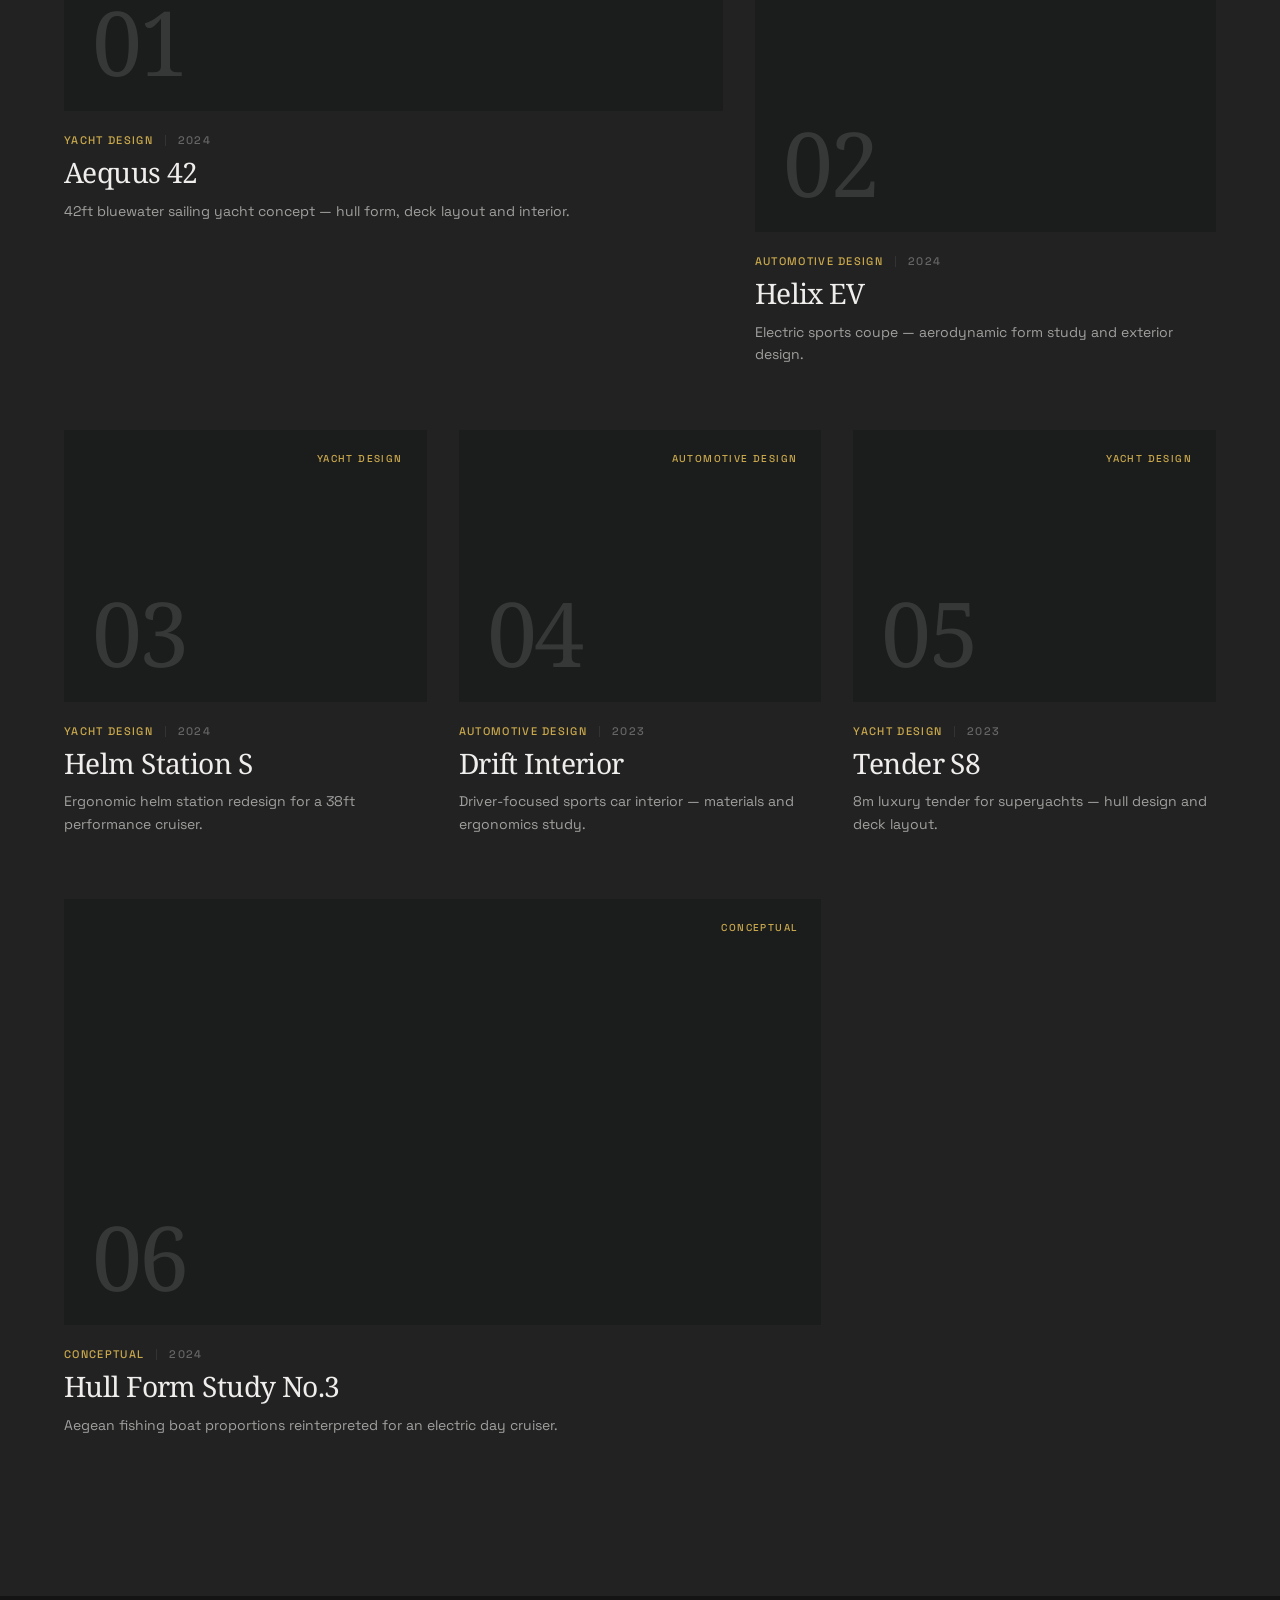
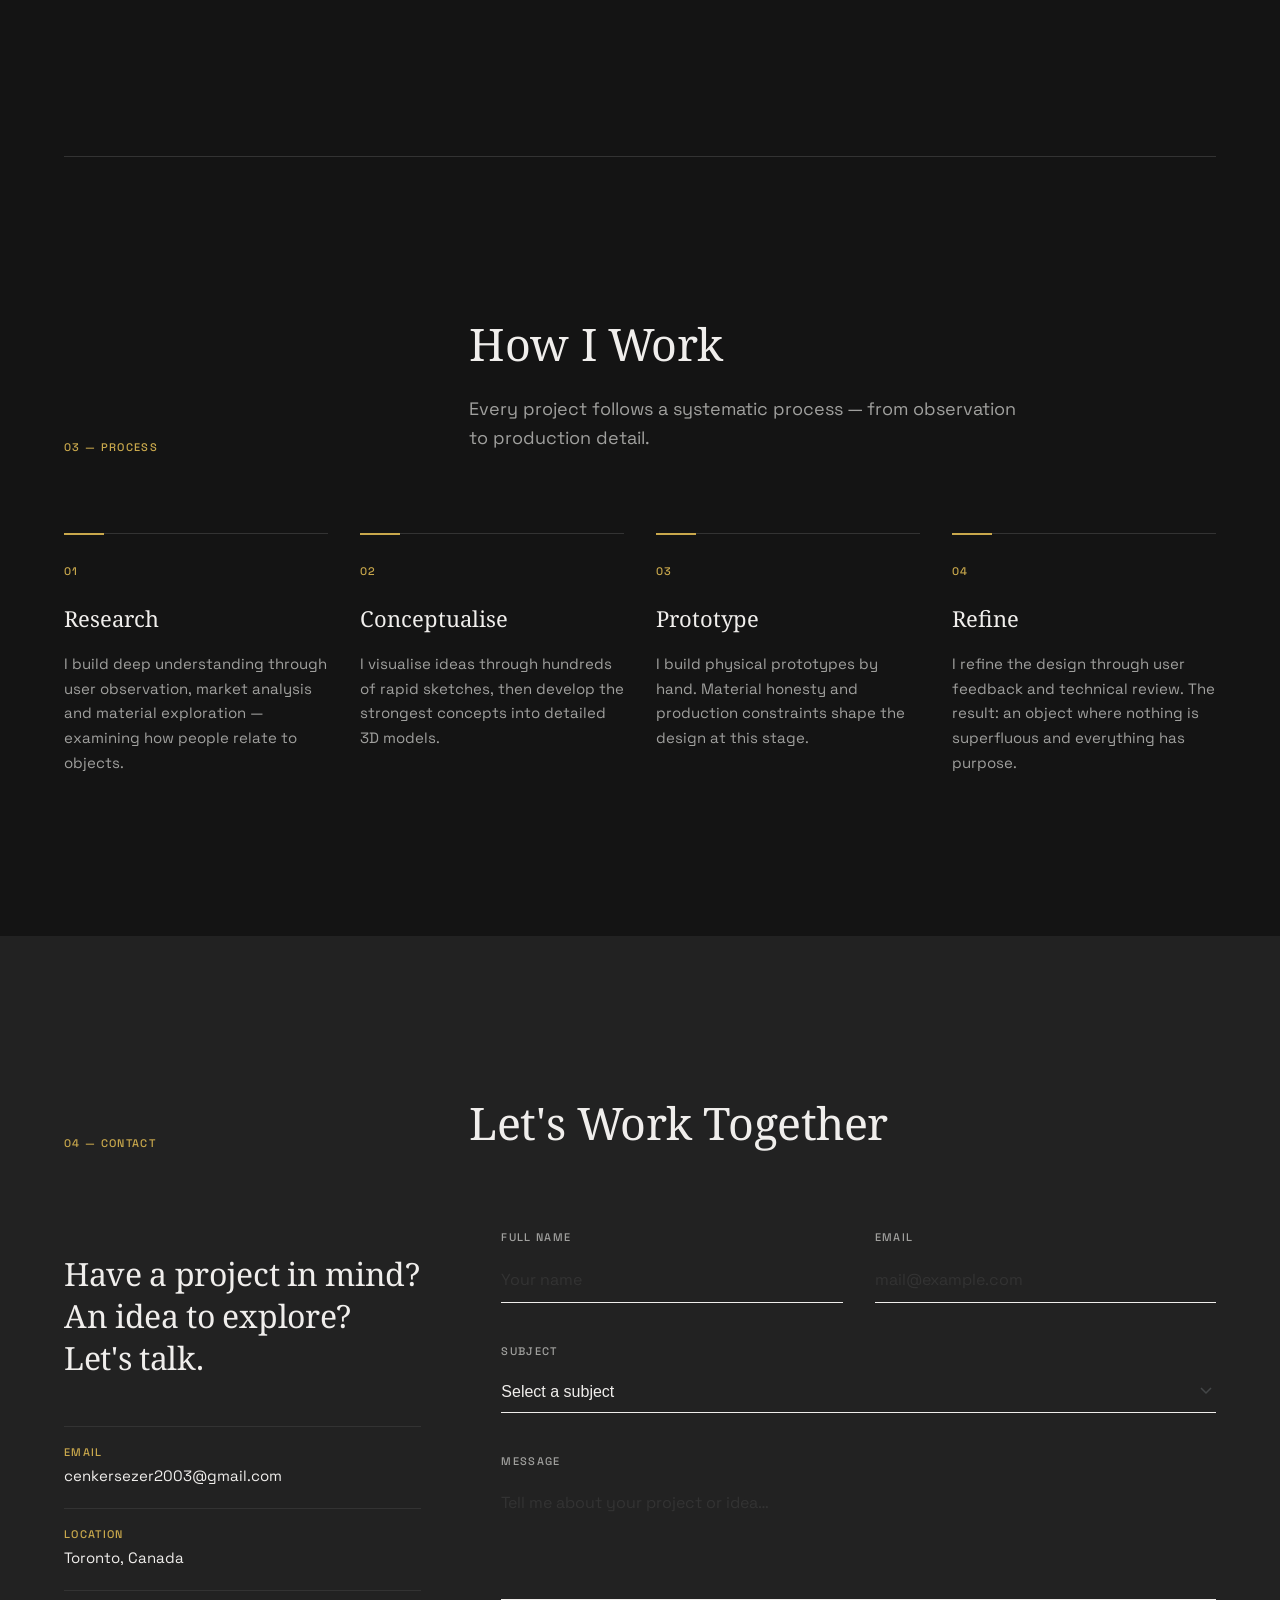
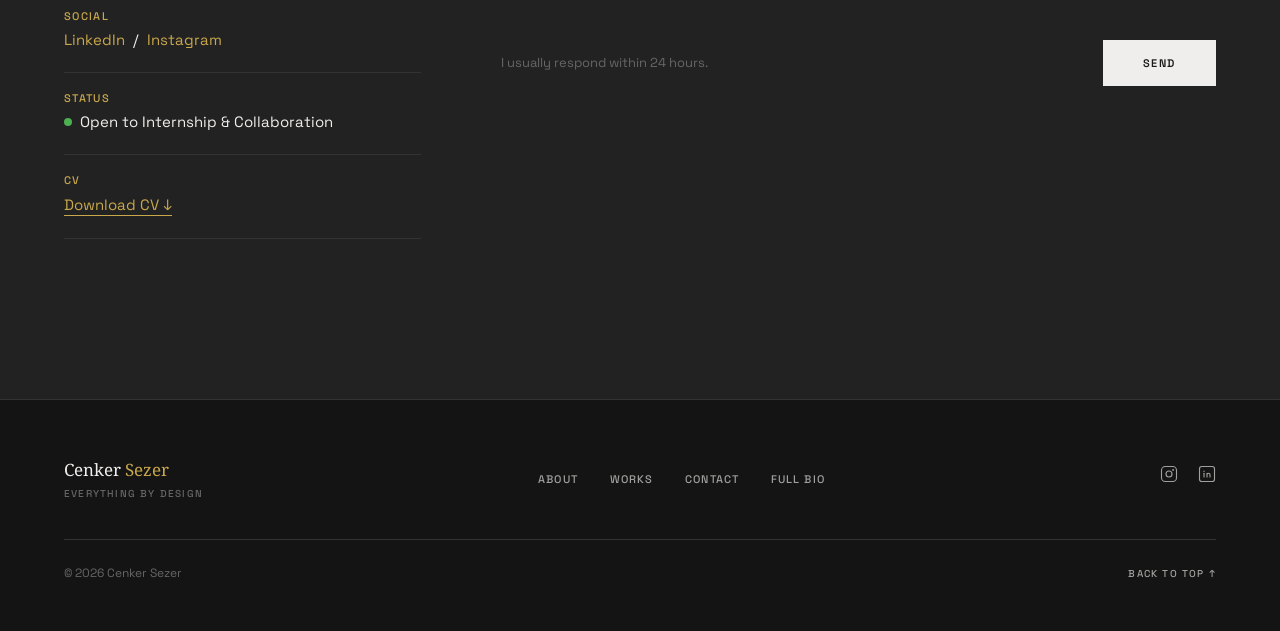
==== commit f1c535fb: "Hero title: Çağan Sezer → Cenker Sezer (revert)" ====
--- a/index.html
+++ b/index.html
@@ -1082,7 +1082,7 @@
     <div class="hero-content">
       <div>
         <span class="label-caps hero-eyebrow">Industrial Designer</span>
-        <h1 class="hero-title">Çağan<br>Sezer</h1>
+        <h1 class="hero-title">Cenker<br>Sezer</h1>
       </div>
       <div class="hero-right-info">
         <div class="hero-meta">
